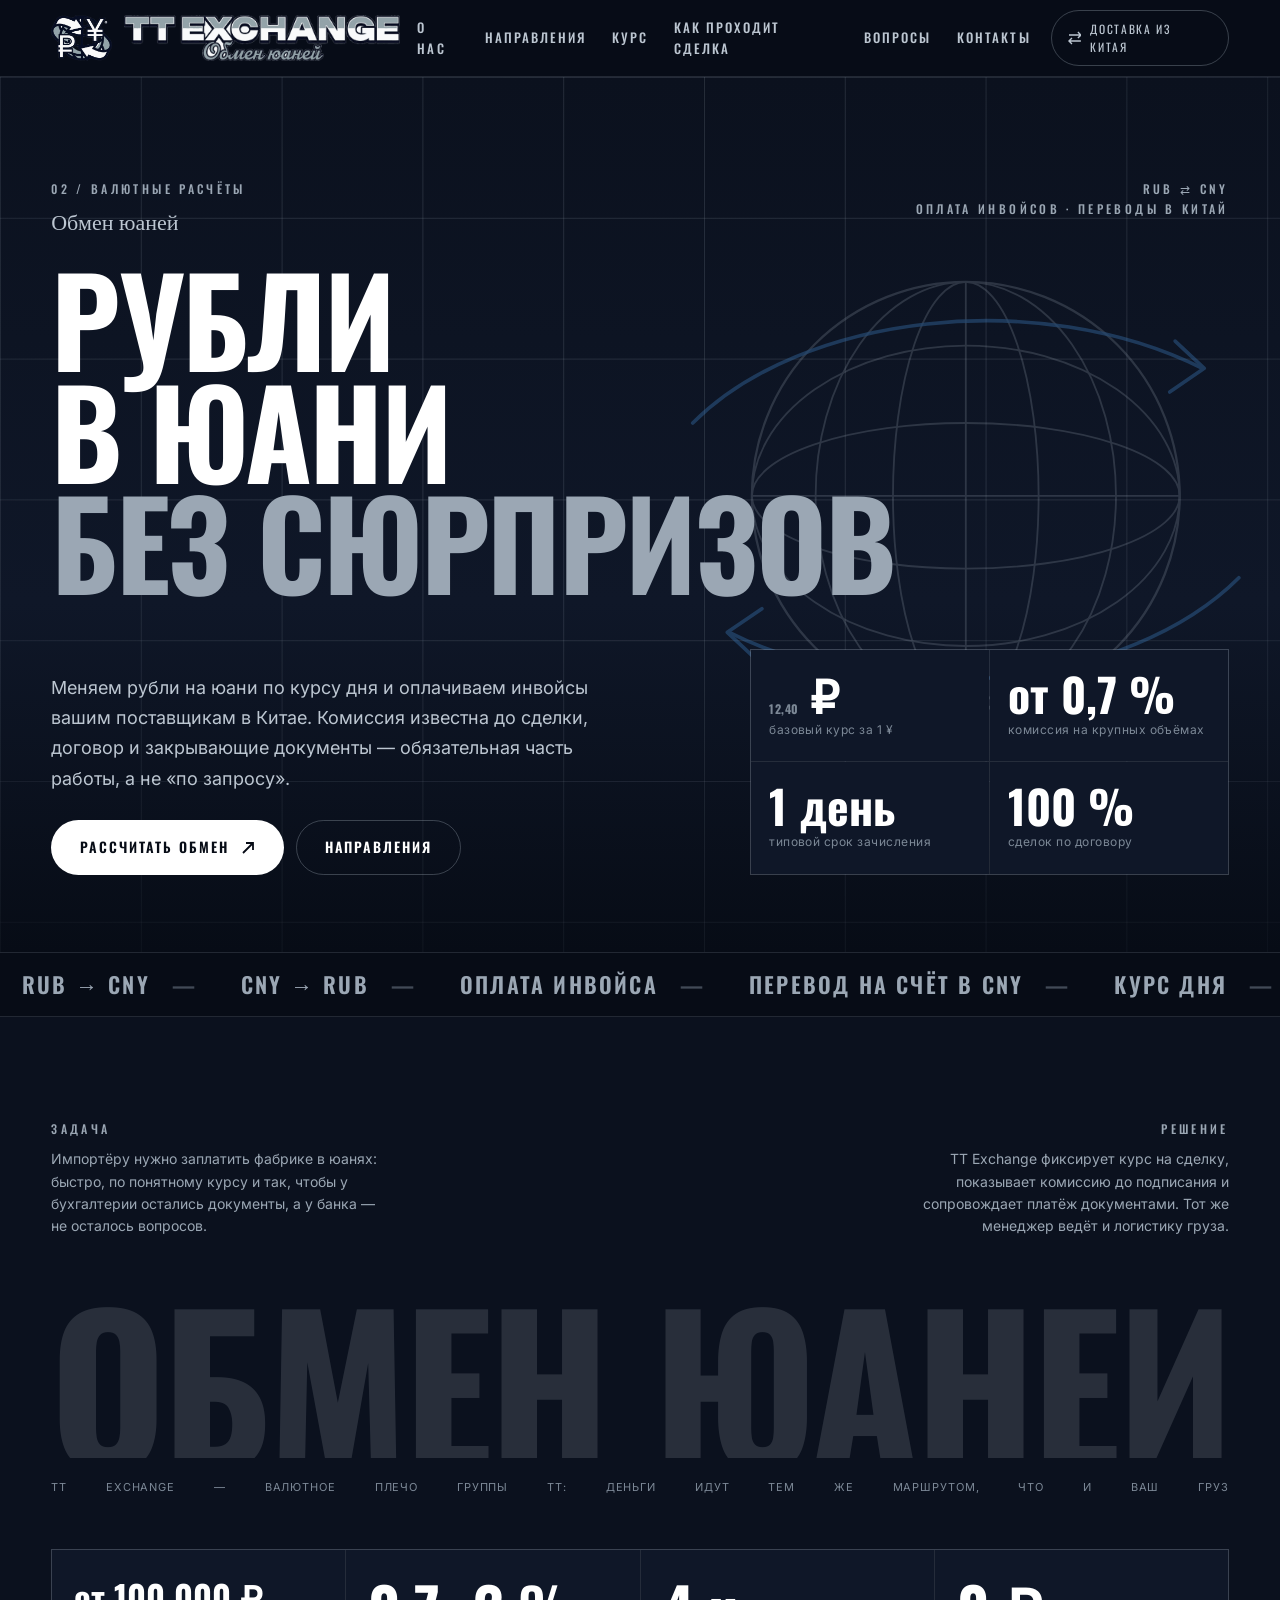
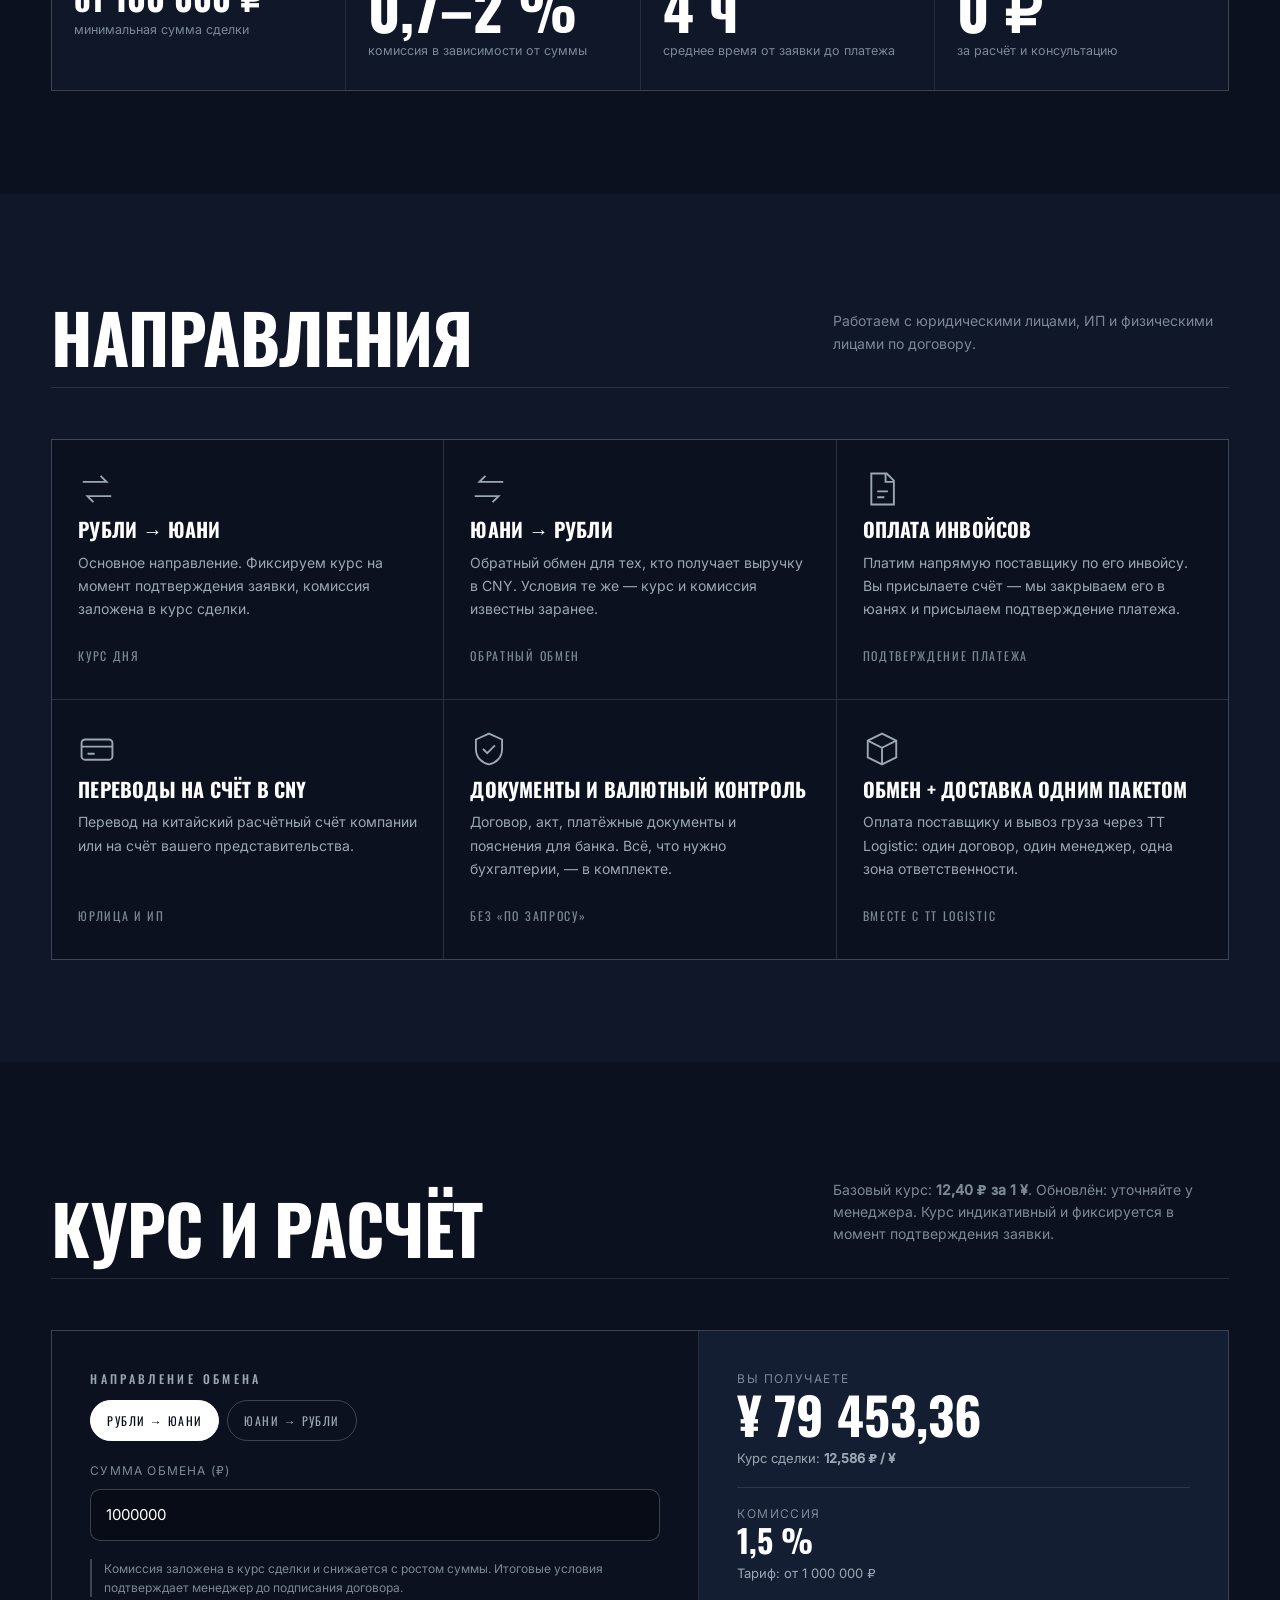
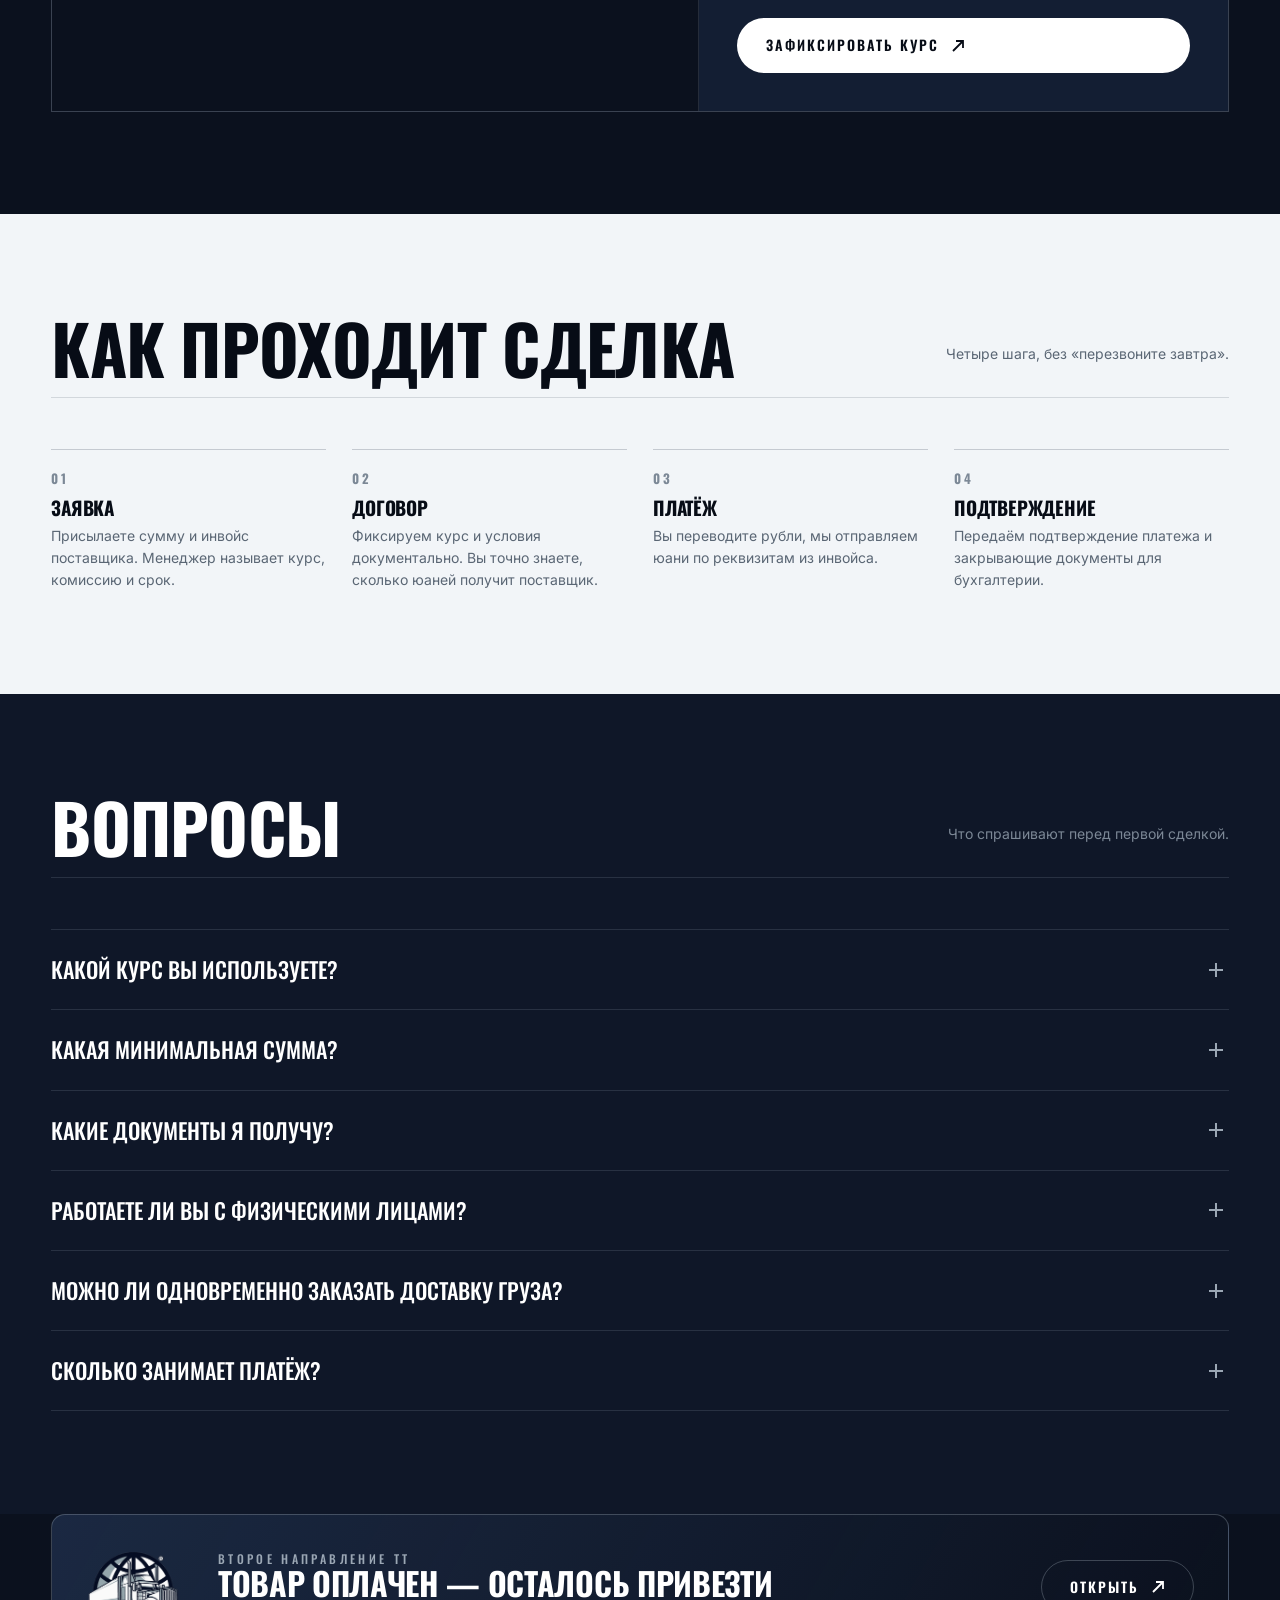
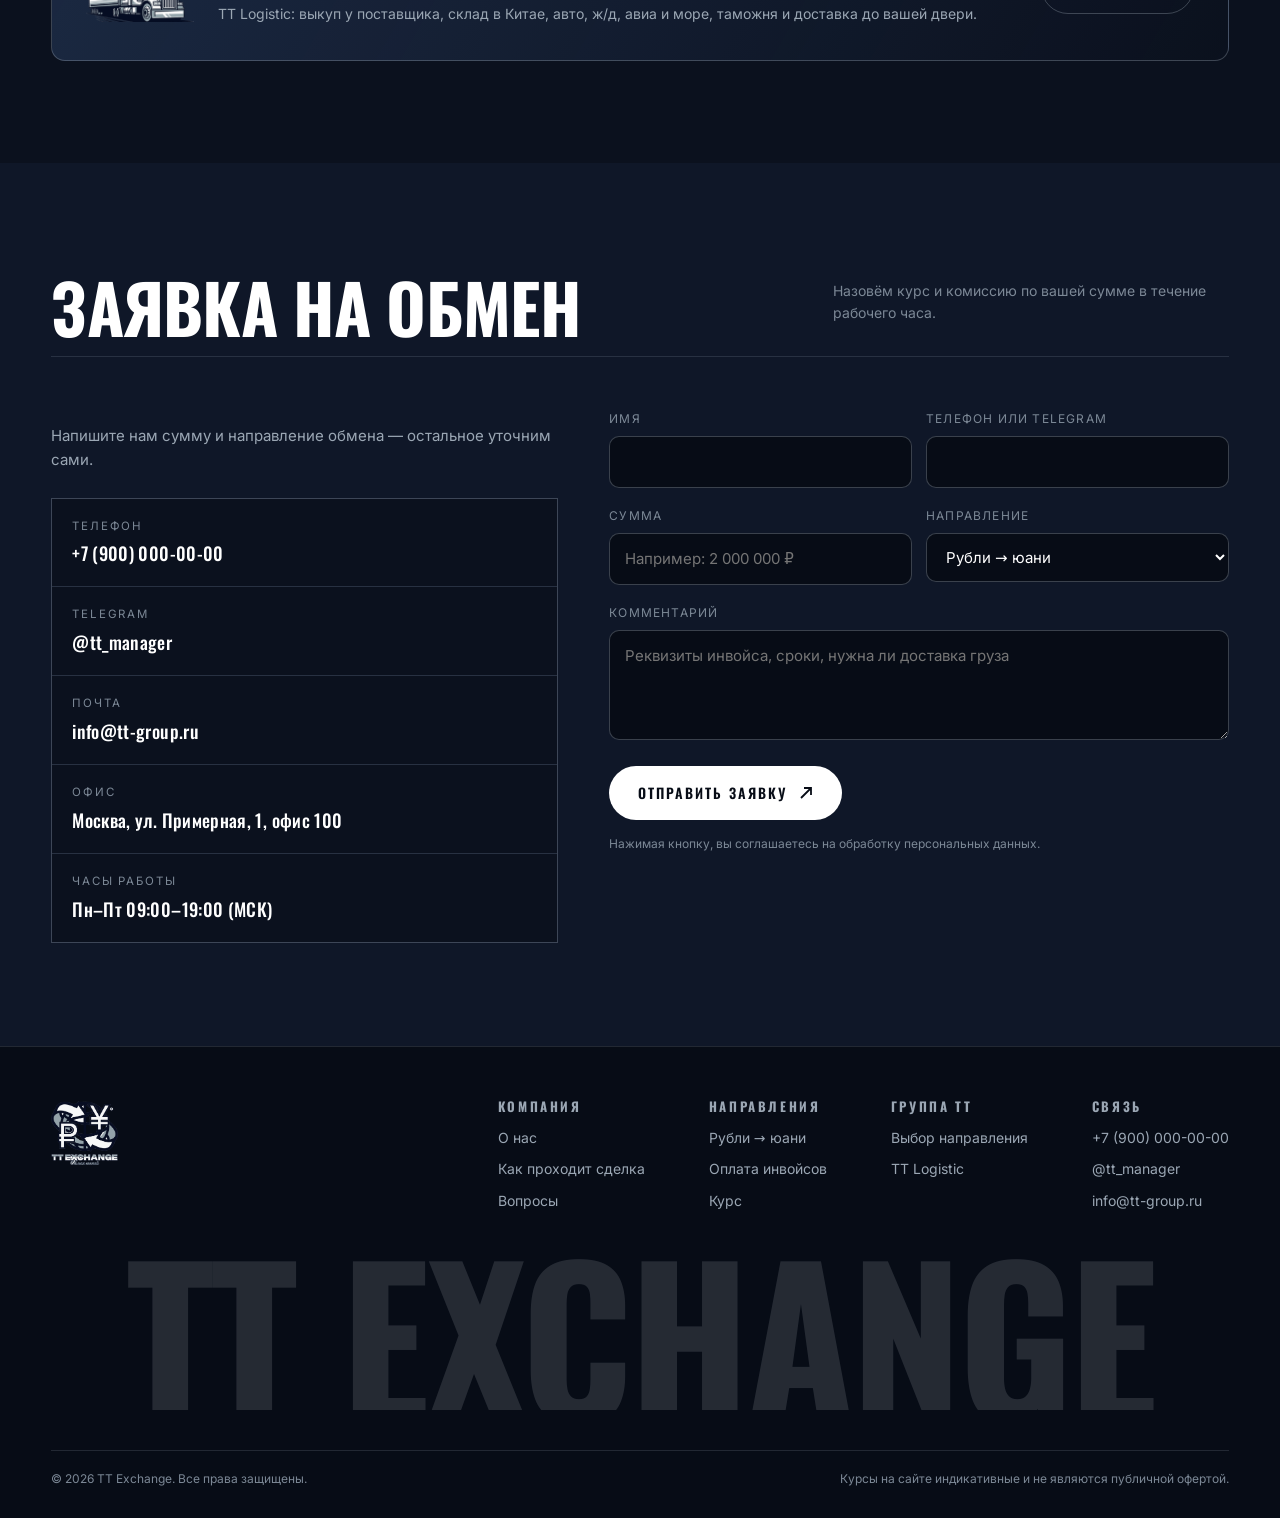
==== exchange.html @ 62e5915d "Сайт TT: портал с вращающимся глобусом, логистика и обмен юаней Три статические страницы без сборки " ====
<!doctype html>
<html lang="ru">
<head>
<meta charset="utf-8">
<meta name="viewport" content="width=device-width,initial-scale=1">
<title>TT Exchange — обмен рублей на юани и оплата инвойсов в Китай</title>
<meta name="description" content="TT Exchange: обмен рублей на юани по курсу дня, оплата инвойсов китайским поставщикам, переводы в CNY. Договор, прозрачная комиссия, документы для валютного контроля.">
<meta name="theme-color" content="#0B111E">
<link rel="icon" href="assets/img/favicon.svg" type="image/svg+xml">
<link rel="preload" as="font" type="font/woff2" href="assets/fonts/oswald-700-cyrillic.woff2" crossorigin>
<link rel="preload" as="font" type="font/woff2" href="assets/fonts/inter-400-cyrillic.woff2" crossorigin>
<link rel="stylesheet" href="assets/css/fonts.css">
<link rel="stylesheet" href="assets/css/base.css">
<link rel="stylesheet" href="assets/css/site.css">
</head>
<body>

<!-- ================= ШАПКА ================= -->
<header class="hdr">
  <div class="hdr__in">
    <a class="hdr__logo logo" href="index.html" aria-label="TT Exchange — на главную">
      <img class="logo__mark" src="assets/img/mark-exchange.png" alt="" width="460" height="350">
      <img class="logo__word" src="assets/img/word-exchange.png" alt="TT Exchange — обмен юаней" width="720" height="120">
    </a>
    <nav class="hdr__nav" aria-label="Основная навигация">
      <a href="#about">О нас</a>
      <a href="#services">Направления</a>
      <a href="#calc">Курс</a>
      <a href="#how">Как проходит сделка</a>
      <a href="#faq">Вопросы</a>
      <a href="#contact">Контакты</a>
    </nav>
    <div class="hdr__actions">
      <a class="hdr__switch" href="logistic.html">
        <svg width="14" height="14" viewBox="0 0 14 14" fill="none" aria-hidden="true"><path d="M1 4h12M10 1l3 3-3 3M13 10H1M4 7l-3 3 3 3" stroke="currentColor" stroke-width="1.4"/></svg>
        <span>Доставка из Китая</span>
      </a>
      <button class="hdr__burger" type="button" aria-label="Меню" aria-expanded="false"><span></span></button>
    </div>
  </div>
</header>

<main>

<!-- ================= ГЕРОЙ ================= -->
<section class="hero">
  <div class="grid-bg"></div>
  <div class="hero__art" aria-hidden="true">
    <svg viewBox="0 0 900 700" fill="none">
      <g opacity=".45">
        <circle cx="470" cy="330" r="235" stroke="#9BA7B4" stroke-width="2.5"/>
        <ellipse cx="470" cy="330" rx="235" ry="80" stroke="#9BA7B4" stroke-width="2"/>
        <ellipse cx="470" cy="330" rx="235" ry="165" stroke="#9BA7B4" stroke-width="2"/>
        <ellipse cx="470" cy="330" rx="80" ry="235" stroke="#9BA7B4" stroke-width="2"/>
        <ellipse cx="470" cy="330" rx="165" ry="235" stroke="#9BA7B4" stroke-width="2"/>
        <path d="M235 330h470M470 95v470" stroke="#9BA7B4" stroke-width="2"/>
      </g>
      <g opacity=".7" stroke="#3E7FC1" stroke-width="4" stroke-linecap="round" stroke-linejoin="round" fill="none">
        <path d="M170 250c120-120 380-150 560-60"/>
        <path d="M700 160l32 30-38 26"/>
        <path d="M770 420c-120 120-380 150-560 60"/>
        <path d="M240 510l-32-30 38-26"/>
      </g>
    </svg>
  </div>

  <div class="hero__in">
    <div class="hero__top">
      <div>
        <div class="eyebrow">02 / Валютные расчёты</div>
        <div class="script" style="font-size:22px;margin-top:6px">Обмен юаней</div>
      </div>
      <div class="eyebrow" style="text-align:right">RUB ⇄ CNY<br>Оплата инвойсов · переводы в Китай</div>
    </div>

    <h1 class="hero__title">Рубли<br>в юани<br><em>без сюрпризов</em></h1>

    <div class="hero__grid">
      <div>
        <p class="hero__lead">
          Меняем рубли на юани по курсу дня и оплачиваем инвойсы вашим поставщикам в Китае.
          Комиссия известна до сделки, договор и закрывающие документы — обязательная часть работы,
          а не «по запросу».
        </p>
        <div class="hero__cta">
          <a class="btn" href="#calc">Рассчитать обмен
            <svg class="btn__arrow" width="14" height="14" viewBox="0 0 14 14" fill="none" aria-hidden="true"><path d="M2 12 12 2M5 2h7v7" stroke="currentColor" stroke-width="1.8"/></svg>
          </a>
          <a class="btn btn--ghost" href="#services">Направления</a>
        </div>
      </div>
      <div class="hero__facts">
        <div class="hero__fact"><b><span data-fx-base>—</span> ₽</b><span>базовый курс за 1 ¥</span></div>
        <div class="hero__fact"><b>от 0,7 %</b><span>комиссия на крупных объёмах</span></div>
        <div class="hero__fact"><b>1 день</b><span>типовой срок зачисления</span></div>
        <div class="hero__fact"><b>100 %</b><span>сделок по договору</span></div>
      </div>
    </div>
  </div>
</section>

<div class="ticker" aria-hidden="true">
  <div class="ticker__track">
    <span>RUB → CNY</span><span>CNY → RUB</span><span>Оплата инвойса</span><span>Перевод на счёт в CNY</span><span>Курс дня</span><span>Договор</span><span>Валютный контроль</span>
    <span>RUB → CNY</span><span>CNY → RUB</span><span>Оплата инвойса</span><span>Перевод на счёт в CNY</span><span>Курс дня</span><span>Договор</span><span>Валютный контроль</span>
  </div>
</div>

<!-- ================= О КОМПАНИИ ================= -->
<section class="sec" id="about">
  <div class="shell">
    <div class="hero__top reveal">
      <div style="max-width:34ch">
        <div class="eyebrow">Задача</div>
        <p class="muted" style="font-size:14px;margin-top:10px">
          Импортёру нужно заплатить фабрике в юанях: быстро, по понятному курсу
          и так, чтобы у бухгалтерии остались документы, а у банка — не осталось вопросов.
        </p>
      </div>
      <div style="max-width:34ch;text-align:right">
        <div class="eyebrow">Решение</div>
        <p class="muted" style="font-size:14px;margin-top:10px">
          TT Exchange фиксирует курс на сделку, показывает комиссию до подписания
          и сопровождает платёж документами. Тот же менеджер ведёт и логистику груза.
        </p>
      </div>
    </div>

    <div style="display:flex;justify-content:center;margin:clamp(24px,4vw,52px) 0 18px;overflow:hidden">
      <span class="mega">ОБМЕН ЮАНЕЙ</span>
    </div>

    <p class="justified reveal">
      TT Exchange — валютное плечо группы TT: деньги идут тем же маршрутом, что и ваш груз
    </p>

    <div class="stats reveal" style="margin-top:clamp(28px,4vw,54px)">
      <div class="stat stat--sm"><b>от 100 000 ₽</b><span>минимальная сумма сделки</span></div>
      <div class="stat"><b>0,7–2 %</b><span>комиссия в зависимости от суммы</span></div>
      <div class="stat"><b>4 ч</b><span>среднее время от заявки до платежа</span></div>
      <div class="stat"><b>0 ₽</b><span>за расчёт и консультацию</span></div>
    </div>
  </div>
</section>

<!-- ================= НАПРАВЛЕНИЯ ================= -->
<section class="sec sec--alt" id="services">
  <div class="shell">
    <div class="sec__head reveal">
      <h2 class="sec__title">Направления</h2>
      <p class="sec__note">Работаем с юридическими лицами, ИП и физическими лицами по договору.</p>
    </div>

    <div class="cards reveal">
      <article class="card">
        <svg class="card__i" viewBox="0 0 32 32" fill="none" stroke="currentColor" stroke-width="1.6"><path d="M4 10h20l-5-5M28 22H8l5 5"/></svg>
        <h3>Рубли → юани</h3>
        <p>Основное направление. Фиксируем курс на момент подтверждения заявки, комиссия заложена в курс сделки.</p>
        <div class="card__meta">Курс дня</div>
      </article>
      <article class="card">
        <svg class="card__i" viewBox="0 0 32 32" fill="none" stroke="currentColor" stroke-width="1.6"><path d="M28 10H8l5-5M4 22h20l-5 5"/></svg>
        <h3>Юани → рубли</h3>
        <p>Обратный обмен для тех, кто получает выручку в CNY. Условия те же — курс и комиссия известны заранее.</p>
        <div class="card__meta">Обратный обмен</div>
      </article>
      <article class="card">
        <svg class="card__i" viewBox="0 0 32 32" fill="none" stroke="currentColor" stroke-width="1.6"><path d="M7 3h13l6 6v20H7z"/><path d="M19 3v7h7M12 18h9M12 23h6"/></svg>
        <h3>Оплата инвойсов</h3>
        <p>Платим напрямую поставщику по его инвойсу. Вы присылаете счёт — мы закрываем его в юанях и присылаем подтверждение платежа.</p>
        <div class="card__meta">Подтверждение платежа</div>
      </article>
      <article class="card">
        <svg class="card__i" viewBox="0 0 32 32" fill="none" stroke="currentColor" stroke-width="1.6"><rect x="3" y="8" width="26" height="17" rx="3"/><path d="M3 14h26M8 20h6"/></svg>
        <h3>Переводы на счёт в CNY</h3>
        <p>Перевод на китайский расчётный счёт компании или на счёт вашего представительства.</p>
        <div class="card__meta">Юрлица и ИП</div>
      </article>
      <article class="card">
        <svg class="card__i" viewBox="0 0 32 32" fill="none" stroke="currentColor" stroke-width="1.6"><path d="M16 3l11 5v8c0 7-4.6 11.6-11 13-6.4-1.4-11-6-11-13V8z"/><path d="M11 16l3.5 3.5L21 13"/></svg>
        <h3>Документы и валютный контроль</h3>
        <p>Договор, акт, платёжные документы и пояснения для банка. Всё, что нужно бухгалтерии, — в комплекте.</p>
        <div class="card__meta">Без «по запросу»</div>
      </article>
      <article class="card">
        <svg class="card__i" viewBox="0 0 32 32" fill="none" stroke="currentColor" stroke-width="1.6"><path d="M16 3 4 9v14l12 6 12-6V9z"/><path d="M16 15v14M4 9l12 6 12-6"/></svg>
        <h3>Обмен + доставка одним пакетом</h3>
        <p>Оплата поставщику и вывоз груза через TT Logistic: один договор, один менеджер, одна зона ответственности.</p>
        <div class="card__meta">Вместе с TT Logistic</div>
      </article>
    </div>
  </div>
</section>

<!-- ================= КАЛЬКУЛЯТОР ================= -->
<section class="sec" id="calc">
  <div class="shell">
    <div class="sec__head reveal">
      <h2 class="sec__title">Курс и расчёт</h2>
      <p class="sec__note">
        Базовый курс: <b><span data-fx-base>—</span> ₽ за 1 ¥</b>. Обновлён: <span data-fx-updated>—</span>.
        Курс индикативный и фиксируется в момент подтверждения заявки.
      </p>
    </div>

    <form class="calc reveal" id="calc-fx">
      <div class="calc__form">
        <div class="eyebrow" style="margin-bottom:12px">Направление обмена</div>
        <div class="seg">
          <input type="radio" name="dir" id="d1" value="rub2cny" checked><label for="d1">Рубли → юани</label>
          <input type="radio" name="dir" id="d2" value="cny2rub"><label for="d2">Юани → рубли</label>
        </div>

        <label class="field"><span>Сумма обмена (<span class="amount-unit">₽</span>)</span>
          <input type="number" name="amount" min="0" step="1000" value="1000000" inputmode="decimal">
        </label>

        <div class="disclaimer" style="margin-top:6px">
          Комиссия заложена в курс сделки и снижается с ростом суммы.
          Итоговые условия подтверждает менеджер до подписания договора.
        </div>
      </div>

      <div class="calc__out">
        <div>
          <div class="result">
            <div class="result__label">Вы получаете</div>
            <div class="result__value" id="fx-get">—</div>
            <div class="result__sub">Курс сделки: <b id="fx-rate">—</b></div>
          </div>
          <div class="result" style="margin-top:18px">
            <div class="result__label">Комиссия</div>
            <div class="result__value" style="font-size:clamp(22px,2.6vw,32px)" id="fx-fee">—</div>
            <div class="result__sub">Тариф: <span id="fx-tier">—</span></div>
          </div>
          <p class="result__sub" id="fx-warn" style="color:#D8B36A"></p>
        </div>
        <a class="btn" href="#contact">Зафиксировать курс
          <svg class="btn__arrow" width="14" height="14" viewBox="0 0 14 14" fill="none" aria-hidden="true"><path d="M2 12 12 2M5 2h7v7" stroke="currentColor" stroke-width="1.8"/></svg>
        </a>
      </div>
    </form>
  </div>
</section>

<!-- ================= КАК ПРОХОДИТ СДЕЛКА ================= -->
<section class="sec sec--paper" id="how">
  <div class="shell">
    <div class="sec__head reveal">
      <h2 class="sec__title">Как проходит сделка</h2>
      <p class="sec__note">Четыре шага, без «перезвоните завтра».</p>
    </div>
    <div class="steps reveal">
      <div class="step"><b>01</b><h3>Заявка</h3><p>Присылаете сумму и инвойс поставщика. Менеджер называет курс, комиссию и срок.</p></div>
      <div class="step"><b>02</b><h3>Договор</h3><p>Фиксируем курс и условия документально. Вы точно знаете, сколько юаней получит поставщик.</p></div>
      <div class="step"><b>03</b><h3>Платёж</h3><p>Вы переводите рубли, мы отправляем юани по реквизитам из инвойса.</p></div>
      <div class="step"><b>04</b><h3>Подтверждение</h3><p>Передаём подтверждение платежа и закрывающие документы для бухгалтерии.</p></div>
    </div>
  </div>
</section>

<!-- ================= FAQ ================= -->
<section class="sec sec--alt" id="faq">
  <div class="shell">
    <div class="sec__head reveal">
      <h2 class="sec__title">Вопросы</h2>
      <p class="sec__note">Что спрашивают перед первой сделкой.</p>
    </div>
    <div class="faq reveal">
      <details><summary>Какой курс вы используете?</summary><p>За основу берётся рыночный курс юаня на момент обращения. К нему добавляется комиссия, размер которой зависит от суммы сделки. Итоговый курс называется до подписания договора и не меняется задним числом.</p></details>
      <details><summary>Какая минимальная сумма?</summary><p>Стандартный минимум — 100 000 ₽. Меньшие суммы рассматриваем индивидуально, но условия по ним хуже: фиксированные издержки на сделку не зависят от объёма.</p></details>
      <details><summary>Какие документы я получу?</summary><p>Договор, платёжные документы и подтверждение перевода поставщику. Для юридических лиц дополнительно готовим пакет пояснений для банка в рамках валютного контроля.</p></details>
      <details><summary>Работаете ли вы с физическими лицами?</summary><p>Да, но с обязательной идентификацией и по договору. Анонимных операций мы не проводим.</p></details>
      <details><summary>Можно ли одновременно заказать доставку груза?</summary><p>Да. TT Logistic и TT Exchange — одна группа: мы оплачиваем инвойс, забираем товар у поставщика и везём его до вашего склада. Это один менеджер и один комплект документов.</p></details>
      <details><summary>Сколько занимает платёж?</summary><p>Типовой срок — один рабочий день с момента поступления рублей. По части направлений платёж уходит в день обращения.</p></details>
    </div>
  </div>
</section>

<!-- ================= ПЕРЕХОД НА ЛОГИСТИКУ ================= -->
<section class="sec" style="padding-top:0">
  <div class="shell">
    <a class="crosslink reveal" href="logistic.html">
      <img src="assets/img/mark-logistic.png" alt="" width="460" height="299">
      <div>
        <div class="eyebrow">Второе направление TT</div>
        <h3>Товар оплачен — осталось привезти</h3>
        <p>TT Logistic: выкуп у поставщика, склад в Китае, авто, ж/д, авиа и море, таможня и доставка до вашей двери.</p>
      </div>
      <span class="btn btn--ghost">Открыть
        <svg class="btn__arrow" width="14" height="14" viewBox="0 0 14 14" fill="none" aria-hidden="true"><path d="M2 12 12 2M5 2h7v7" stroke="currentColor" stroke-width="1.8"/></svg>
      </span>
    </a>
  </div>
</section>

<!-- ================= КОНТАКТЫ ================= -->
<section class="sec sec--alt" id="contact">
  <div class="shell">
    <div class="sec__head reveal">
      <h2 class="sec__title">Заявка на обмен</h2>
      <p class="sec__note">Назовём курс и комиссию по вашей сумме в течение рабочего часа.</p>
    </div>

    <div class="contact reveal">
      <div>
        <p class="muted" style="font-size:15px">Напишите нам сумму и направление обмена — остальное уточним сами.</p>
        <div class="contact__list">
          <div class="contact__item"><span>Телефон</span><a data-href="phoneHref" data-c="phone" href="#">—</a></div>
          <div class="contact__item"><span>Telegram</span><a data-href="telegram" data-c="telegramLabel" href="#" target="_blank" rel="noopener">—</a></div>
          <div class="contact__item"><span>Почта</span><a data-c="email" href="#" id="mail-link">—</a></div>
          <div class="contact__item"><span>Офис</span><b data-c="addressRu">—</b></div>
          <div class="contact__item"><span>Часы работы</span><b data-c="hours">—</b></div>
        </div>
      </div>

      <form data-lead="exchange">
        <div class="field-row">
          <label class="field"><span>Имя</span><input type="text" name="Имя" required autocomplete="name"></label>
          <label class="field"><span>Телефон или Telegram</span><input type="text" name="Контакт" required></label>
        </div>
        <div class="field-row">
          <label class="field"><span>Сумма</span><input type="text" name="Сумма" placeholder="Например: 2 000 000 ₽"></label>
          <label class="field"><span>Направление</span>
            <select name="Направление">
              <option>Рубли → юани</option>
              <option>Юани → рубли</option>
              <option>Оплата инвойса поставщику</option>
            </select>
          </label>
        </div>
        <label class="field"><span>Комментарий</span><textarea name="Комментарий" placeholder="Реквизиты инвойса, сроки, нужна ли доставка груза"></textarea></label>
        <button class="btn" type="submit">Отправить заявку
          <svg class="btn__arrow" width="14" height="14" viewBox="0 0 14 14" fill="none" aria-hidden="true"><path d="M2 12 12 2M5 2h7v7" stroke="currentColor" stroke-width="1.8"/></svg>
        </button>
        <p class="form-note">Нажимая кнопку, вы соглашаетесь на обработку персональных данных.</p>
        <p class="form-status" role="status"></p>
      </form>
    </div>
  </div>
</section>

</main>

<!-- ================= ПОДВАЛ ================= -->
<footer class="ftr">
  <div class="ftr__in">
    <div class="ftr__top">
      <a class="ftr__logo" href="index.html"><img src="assets/img/logo-exchange.png" alt="TT Exchange" width="820" height="789"></a>
      <div class="ftr__cols">
        <div class="ftr__col">
          <h4>Компания</h4>
          <a href="#about">О нас</a><a href="#how">Как проходит сделка</a><a href="#faq">Вопросы</a>
        </div>
        <div class="ftr__col">
          <h4>Направления</h4>
          <a href="#services">Рубли → юани</a><a href="#services">Оплата инвойсов</a><a href="#calc">Курс</a>
        </div>
        <div class="ftr__col">
          <h4>Группа TT</h4>
          <a href="index.html">Выбор направления</a><a href="logistic.html">TT Logistic</a>
        </div>
        <div class="ftr__col">
          <h4>Связь</h4>
          <a data-href="phoneHref" data-c="phone" href="#">—</a>
          <a data-href="telegram" data-c="telegramLabel" href="#" target="_blank" rel="noopener">—</a>
          <a data-c="email" href="#">—</a>
        </div>
      </div>
    </div>
    <div class="ftr__mega"><span class="mega">TT EXCHANGE</span></div>
    <div class="ftr__bottom">
      <span>© <span data-year></span> TT Exchange. Все права защищены.</span>
      <span>Курсы на сайте индикативные и не являются публичной офертой.</span>
    </div>
  </div>
</footer>

<script src="assets/js/config.js"></script>
<script src="assets/js/site.js"></script>
<script src="assets/js/calc-exchange.js"></script>
<script>
  var ml = document.getElementById('mail-link');
  if (ml && window.TT.contacts.email) ml.href = 'mailto:' + window.TT.contacts.email;
</script>
</body>
</html>
---- assets/css/fonts.css ----
/* Локальные шрифты — без внешних CDN.
   Oswald — заголовки (шрифт близок к начертанию логотипов),
   Pacifico — рукописные подписи «Обмен юаней» / «Доставка из Китая»,
   Inter — основной текст. Кириллица + латиница. */
@font-face {
  font-family: 'Inter';
  font-style: normal;
  font-weight: 400;
  font-display: swap;
  src: url(../fonts/inter-400-cyrillic.woff2) format('woff2');
  unicode-range: U+0301, U+0400-045F, U+0490-0491, U+04B0-04B1, U+2116;
}
@font-face {
  font-family: 'Inter';
  font-style: normal;
  font-weight: 400;
  font-display: swap;
  src: url(../fonts/inter-400-latin.woff2) format('woff2');
  unicode-range: U+0000-00FF, U+0131, U+0152-0153, U+02BB-02BC, U+02C6, U+02DA, U+02DC, U+0304, U+0308, U+0329, U+2000-206F, U+20AC, U+2122, U+2191, U+2193, U+2212, U+2215, U+FEFF, U+FFFD;
}
@font-face {
  font-family: 'Inter';
  font-style: normal;
  font-weight: 500;
  font-display: swap;
  src: url(../fonts/inter-500-cyrillic.woff2) format('woff2');
  unicode-range: U+0301, U+0400-045F, U+0490-0491, U+04B0-04B1, U+2116;
}
@font-face {
  font-family: 'Inter';
  font-style: normal;
  font-weight: 500;
  font-display: swap;
  src: url(../fonts/inter-500-latin.woff2) format('woff2');
  unicode-range: U+0000-00FF, U+0131, U+0152-0153, U+02BB-02BC, U+02C6, U+02DA, U+02DC, U+0304, U+0308, U+0329, U+2000-206F, U+20AC, U+2122, U+2191, U+2193, U+2212, U+2215, U+FEFF, U+FFFD;
}
@font-face {
  font-family: 'Oswald';
  font-style: normal;
  font-weight: 400;
  font-display: swap;
  src: url(../fonts/oswald-400-cyrillic.woff2) format('woff2');
  unicode-range: U+0301, U+0400-045F, U+0490-0491, U+04B0-04B1, U+2116;
}
@font-face {
  font-family: 'Oswald';
  font-style: normal;
  font-weight: 400;
  font-display: swap;
  src: url(../fonts/oswald-400-latin.woff2) format('woff2');
  unicode-range: U+0000-00FF, U+0131, U+0152-0153, U+02BB-02BC, U+02C6, U+02DA, U+02DC, U+0304, U+0308, U+0329, U+2000-206F, U+20AC, U+2122, U+2191, U+2193, U+2212, U+2215, U+FEFF, U+FFFD;
}
@font-face {
  font-family: 'Oswald';
  font-style: normal;
  font-weight: 500;
  font-display: swap;
  src: url(../fonts/oswald-500-cyrillic.woff2) format('woff2');
  unicode-range: U+0301, U+0400-045F, U+0490-0491, U+04B0-04B1, U+2116;
}
@font-face {
  font-family: 'Oswald';
  font-style: normal;
  font-weight: 500;
  font-display: swap;
  src: url(../fonts/oswald-500-latin.woff2) format('woff2');
  unicode-range: U+0000-00FF, U+0131, U+0152-0153, U+02BB-02BC, U+02C6, U+02DA, U+02DC, U+0304, U+0308, U+0329, U+2000-206F, U+20AC, U+2122, U+2191, U+2193, U+2212, U+2215, U+FEFF, U+FFFD;
}
@font-face {
  font-family: 'Oswald';
  font-style: normal;
  font-weight: 600;
  font-display: swap;
  src: url(../fonts/oswald-600-cyrillic.woff2) format('woff2');
  unicode-range: U+0301, U+0400-045F, U+0490-0491, U+04B0-04B1, U+2116;
}
@font-face {
  font-family: 'Oswald';
  font-style: normal;
  font-weight: 600;
  font-display: swap;
  src: url(../fonts/oswald-600-latin.woff2) format('woff2');
  unicode-range: U+0000-00FF, U+0131, U+0152-0153, U+02BB-02BC, U+02C6, U+02DA, U+02DC, U+0304, U+0308, U+0329, U+2000-206F, U+20AC, U+2122, U+2191, U+2193, U+2212, U+2215, U+FEFF, U+FFFD;
}
@font-face {
  font-family: 'Oswald';
  font-style: normal;
  font-weight: 700;
  font-display: swap;
  src: url(../fonts/oswald-700-cyrillic.woff2) format('woff2');
  unicode-range: U+0301, U+0400-045F, U+0490-0491, U+04B0-04B1, U+2116;
}
@font-face {
  font-family: 'Oswald';
  font-style: normal;
  font-weight: 700;
  font-display: swap;
  src: url(../fonts/oswald-700-latin.woff2) format('woff2');
  unicode-range: U+0000-00FF, U+0131, U+0152-0153, U+02BB-02BC, U+02C6, U+02DA, U+02DC, U+0304, U+0308, U+0329, U+2000-206F, U+20AC, U+2122, U+2191, U+2193, U+2212, U+2215, U+FEFF, U+FFFD;
}
@font-face {
  font-family: 'Pacifico';
  font-style: normal;
  font-weight: 400;
  font-display: swap;
  src: url(../fonts/pacifico-400-cyrillic.woff2) format('woff2');
  unicode-range: U+0301, U+0400-045F, U+0490-0491, U+04B0-04B1, U+2116;
}
@font-face {
  font-family: 'Pacifico';
  font-style: normal;
  font-weight: 400;
  font-display: swap;
  src: url(../fonts/pacifico-400-latin.woff2) format('woff2');
  unicode-range: U+0000-00FF, U+0131, U+0152-0153, U+02BB-02BC, U+02C6, U+02DA, U+02DC, U+0304, U+0308, U+0329, U+2000-206F, U+20AC, U+2122, U+2191, U+2193, U+2212, U+2215, U+FEFF, U+FFFD;
}
---- assets/css/base.css ----
/* ============================================================
   TT — общая дизайн-система
   Палитра и типографика взяты с логотипов TT EXCHANGE / TT LOGISTIC
   ============================================================ */

:root{
  /* Цвета логотипов */
  --navy-950:#070C16;
  --navy-900:#0B111E;
  --navy-850:#0F1728;
  --navy-800:#131E33;
  --navy-700:#1B2A45;
  --navy-600:#26395A;

  --steel-400:#9BA7B4;   /* серый с логотипа */
  --steel-500:#7C8896;
  --steel-300:#BCC6D1;
  --steel-200:#DCE3EA;

  --paper:#F2F5F8;
  --white:#FFFFFF;

  --glow:#3E7FC1;        /* холодный блик для глобуса и маркеров */

  --line:rgba(155,167,180,.18);
  --line-strong:rgba(155,167,180,.34);

  /* Типографика */
  --display:'Oswald',"Arial Narrow",Impact,sans-serif;
  --script:'Pacifico',"Segoe Script",cursive;
  --text:'Inter',system-ui,-apple-system,"Segoe UI",Roboto,sans-serif;

  --shell:min(1320px,92vw);
  --r:14px;
  --ease:cubic-bezier(.22,.61,.36,1);
}

*,*::before,*::after{box-sizing:border-box}

html{-webkit-text-size-adjust:100%;scroll-behavior:smooth}
@media (prefers-reduced-motion:reduce){html{scroll-behavior:auto}}

body{
  margin:0;
  background:var(--navy-900);
  color:var(--steel-200);
  font-family:var(--text);
  font-size:16px;
  line-height:1.6;
  -webkit-font-smoothing:antialiased;
  overflow-x:hidden;
}

img,svg{display:block;max-width:100%}
a{color:inherit;text-decoration:none}
button,input,select,textarea{font:inherit;color:inherit}

::selection{background:var(--steel-400);color:var(--navy-950)}

h1,h2,h3,h4{
  font-family:var(--display);
  font-weight:700;
  text-transform:uppercase;
  line-height:.92;
  letter-spacing:-.01em;
  margin:0;
  color:var(--white);
}

.shell{width:var(--shell);margin-inline:auto}

/* --- утилиты -------------------------------------------------- */
.eyebrow{
  font-family:var(--display);
  font-weight:500;
  font-size:12px;
  letter-spacing:.28em;
  text-transform:uppercase;
  color:var(--steel-400);
}
.script{
  font-family:var(--script);
  text-transform:none;
  letter-spacing:0;
  color:var(--steel-300);
}
.muted{color:var(--steel-400)}
.mono-num{font-variant-numeric:tabular-nums}

/* Растянутая по ширине строка — приём с референса */
.justified{
  text-align:justify;
  text-align-last:justify;
  font-size:11px;
  letter-spacing:.08em;
  text-transform:uppercase;
  color:var(--steel-500);
  line-height:2;
}

/* Гигантский «просвечивающий» заголовок */
.mega{
  font-family:var(--display);
  font-weight:700;
  text-transform:uppercase;
  line-height:.78;
  letter-spacing:-.02em;
  font-size:clamp(56px,15.5vw,236px);
  color:rgba(220,227,234,.14);
  white-space:nowrap;
  user-select:none;
  pointer-events:none;
}

/* Сетка фона как на референсе */
.grid-bg{
  position:absolute;inset:0;
  background-image:
    linear-gradient(to right,var(--line) 1px,transparent 1px),
    linear-gradient(to bottom,var(--line) 1px,transparent 1px);
  background-size:clamp(80px,11vw,164px) clamp(80px,11vw,164px);
  -webkit-mask-image:radial-gradient(120% 100% at 50% 30%,#000 30%,transparent 100%);
          mask-image:radial-gradient(120% 100% at 50% 30%,#000 30%,transparent 100%);
  pointer-events:none;
}

/* --- кнопки --------------------------------------------------- */
.btn{
  --bg:var(--white); --fg:var(--navy-950);
  display:inline-flex;align-items:center;gap:12px;
  padding:15px 28px;
  background:var(--bg);color:var(--fg);
  border:1px solid transparent;border-radius:999px;
  font-family:var(--display);font-weight:600;font-size:14px;
  letter-spacing:.14em;text-transform:uppercase;
  cursor:pointer;
  transition:transform .25s var(--ease),background .25s,color .25s,border-color .25s;
}
.btn:hover{transform:translateY(-2px)}
.btn:active{transform:translateY(0)}
.btn--ghost{--bg:transparent;--fg:var(--white);border-color:var(--line-strong)}
.btn--ghost:hover{border-color:var(--steel-300);background:rgba(220,227,234,.06)}
.btn__arrow{transition:transform .25s var(--ease)}
.btn:hover .btn__arrow{transform:translate(3px,-3px)}

:where(a,button,summary,input,select,textarea):focus-visible{
  outline:2px solid var(--glow);
  outline-offset:3px;
  border-radius:4px;
}

/* --- появление при скролле ------------------------------------ */
.reveal{opacity:0;transform:translateY(26px);transition:opacity .7s var(--ease),transform .7s var(--ease)}
.reveal.is-in{opacity:1;transform:none}
@media (prefers-reduced-motion:reduce){
  .reveal{opacity:1;transform:none;transition:none}
}

/* --- Логотип (знак + надпись из оригинального лого) ------------- */
.logo{display:inline-flex;align-items:center;gap:14px}
.logo__mark{height:var(--logo-mark,46px);width:auto}
.logo__word{height:var(--logo-word,22px);width:auto}
.logo--stack{flex-direction:column;align-items:flex-start;gap:10px}
.logo--lockup img{height:var(--logo-lockup,120px);width:auto}
---- assets/css/site.css ----
/* ============================================================
   Общий каркас внутренних сайтов (TT LOGISTIC / TT EXCHANGE)
   ============================================================ */

/* --- Шапка ---------------------------------------------------- */
.hdr{
  position:sticky;top:0;z-index:40;
  background:rgba(7,12,22,.78);
  -webkit-backdrop-filter:blur(14px);backdrop-filter:blur(14px);
  border-bottom:1px solid var(--line);
}
.hdr__in{
  width:var(--shell);margin-inline:auto;
  display:flex;align-items:center;justify-content:space-between;gap:20px;
  height:76px;
}
.hdr__logo{display:flex;align-items:center;gap:12px}
.hdr__logo img{height:46px;width:auto}
.hdr__nav{display:flex;align-items:center;gap:clamp(14px,2vw,30px)}
.hdr__nav a{
  font-family:var(--display);font-weight:500;font-size:13px;
  letter-spacing:.16em;text-transform:uppercase;color:var(--steel-300);
  padding:6px 0;border-bottom:1px solid transparent;
  transition:color .25s,border-color .25s;
}
.hdr__nav a:hover{color:var(--white);border-color:var(--white)}
.hdr__actions{display:flex;align-items:center;gap:12px}
.hdr__switch{
  display:inline-flex;align-items:center;gap:9px;
  padding:9px 16px;border:1px solid var(--line-strong);border-radius:999px;
  font-family:var(--display);font-size:11.5px;letter-spacing:.14em;text-transform:uppercase;
  color:var(--steel-300);transition:border-color .25s,color .25s,background .25s;
}
.hdr__switch:hover{color:var(--white);border-color:var(--steel-400);background:rgba(220,227,234,.06)}
.hdr__burger{
  display:none;width:44px;height:44px;
  align-items:center;justify-content:center;
  background:none;border:1px solid var(--line-strong);border-radius:10px;cursor:pointer;
}
.hdr__burger span{display:block;width:20px;height:2px;background:var(--white);position:relative}
.hdr__burger span::before,.hdr__burger span::after{
  content:"";position:absolute;left:0;width:20px;height:2px;background:var(--white);
  transition:transform .3s var(--ease),opacity .2s;
}
.hdr__burger span::before{top:-6px}
.hdr__burger span::after{top:6px}
body.nav-open .hdr__burger span{background:transparent}
body.nav-open .hdr__burger span::before{transform:translateY(6px) rotate(45deg)}
body.nav-open .hdr__burger span::after{transform:translateY(-6px) rotate(-45deg)}

@media (max-width:900px){
  .hdr__burger{display:flex}
  .hdr__nav{
    position:fixed;inset:76px 0 auto;
    flex-direction:column;align-items:flex-start;gap:0;
    background:var(--navy-950);border-bottom:1px solid var(--line);
    padding:8px var(--pad,5vw) 22px;
    transform:translateY(-120%);transition:transform .4s var(--ease);
  }
  .hdr__nav a{width:100%;padding:15px 0;border-bottom:1px solid var(--line);font-size:15px}
  body.nav-open .hdr__nav{transform:none}
  .hdr__switch span{display:none}
}

/* --- Герой ---------------------------------------------------- */
.hero{
  position:relative;overflow:hidden;
  padding:clamp(48px,8vw,104px) 0 clamp(40px,6vw,80px);
  background:linear-gradient(180deg,var(--navy-900) 0%,var(--navy-850) 60%,var(--navy-950) 100%);
}
.hero__in{position:relative;z-index:2;width:var(--shell);margin-inline:auto}
.hero__top{display:flex;justify-content:space-between;align-items:flex-start;gap:30px;flex-wrap:wrap}
.hero__title{
  font-size:clamp(46px,9.5vw,132px);
  letter-spacing:-.02em;margin:22px 0 0;
}
.hero__title em{font-style:normal;color:var(--steel-400)}
.hero__grid{
  display:grid;grid-template-columns:1.15fr .85fr;gap:clamp(24px,4vw,64px);
  align-items:end;margin-top:clamp(24px,4vw,54px);
}
.hero__lead{font-size:clamp(15px,1.4vw,18px);line-height:1.7;color:var(--steel-300);margin:0 0 26px;max-width:52ch}
.hero__cta{display:flex;flex-wrap:wrap;gap:12px}
.hero__facts{display:grid;grid-template-columns:1fr 1fr;gap:1px;background:var(--line);border:1px solid var(--line)}
.hero__fact{background:var(--navy-850);padding:20px 18px}
.hero__fact b{display:block;font-family:var(--display);font-weight:700;font-size:clamp(28px,3.6vw,46px);color:var(--white);line-height:1}
.hero__fact span{font-size:12px;color:var(--steel-500);letter-spacing:.04em}
.hero__art{position:absolute;inset:0;z-index:1;opacity:.5;pointer-events:none}
.hero__art svg{position:absolute;right:-6%;top:50%;transform:translateY(-50%);width:min(64vw,900px);height:auto}
@media (max-width:900px){
  .hero__grid{grid-template-columns:1fr}
  .hero__art{opacity:.28}
}

/* Бегущая строка */
.ticker{
  border-block:1px solid var(--line);
  background:var(--navy-950);
  overflow:hidden;padding:14px 0;
}
.ticker__track{display:flex;gap:0;width:max-content;animation:ticker 34s linear infinite}
.ticker__track span{
  font-family:var(--display);font-weight:600;font-size:clamp(15px,1.8vw,22px);
  letter-spacing:.1em;text-transform:uppercase;color:var(--steel-400);
  padding-inline:22px;
}
.ticker__track span::after{content:"—";margin-left:22px;color:var(--steel-500);opacity:.5}
@keyframes ticker{to{transform:translateX(-50%)}}
@media (prefers-reduced-motion:reduce){.ticker__track{animation:none}}

/* --- Секции --------------------------------------------------- */
.sec{padding:clamp(56px,8vw,110px) 0;position:relative}
.sec--alt{background:var(--navy-850)}
.sec--paper{background:var(--paper);color:var(--navy-800)}
.sec--paper h2,.sec--paper h3{color:var(--navy-950)}
.sec--paper .eyebrow{color:var(--steel-500)}
.sec--paper .muted{color:#5A6674}

.sec__head{
  display:flex;justify-content:space-between;align-items:flex-end;gap:24px;
  flex-wrap:wrap;margin-bottom:clamp(28px,4vw,52px);
  border-bottom:1px solid var(--line);padding-bottom:18px;
}
.sec--paper .sec__head{border-color:rgba(19,30,51,.14)}
.sec__title{font-size:clamp(30px,5.4vw,68px)}
.sec__note{max-width:44ch;font-size:14px;color:var(--steel-500)}
.sec--paper .sec__note{color:#5A6674}

/* Карточки услуг */
.cards{display:grid;grid-template-columns:repeat(3,1fr);gap:1px;background:var(--line);border:1px solid var(--line)}
@media (max-width:1000px){.cards{grid-template-columns:repeat(2,1fr)}}
@media (max-width:620px){.cards{grid-template-columns:1fr}}
.sec--paper .cards{background:rgba(19,30,51,.12);border-color:rgba(19,30,51,.12)}
.card{
  background:var(--navy-900);padding:30px 26px 34px;
  display:flex;flex-direction:column;gap:12px;
  transition:background .3s var(--ease);
}
.sec--paper .card{background:var(--paper)}
.card:hover{background:var(--navy-800)}
.sec--paper .card:hover{background:var(--white)}
.card__i{width:38px;height:38px;color:var(--steel-400)}
.card h3{font-size:20px;letter-spacing:.01em}
.card p{margin:0;font-size:14px;line-height:1.65;color:var(--steel-400)}
.sec--paper .card p{color:#5A6674}
.card__meta{margin-top:auto;padding-top:14px;font-family:var(--display);font-size:12px;letter-spacing:.14em;text-transform:uppercase;color:var(--steel-500)}

/* Шаги */
.steps{display:grid;grid-template-columns:repeat(auto-fit,minmax(200px,1fr));gap:26px}
.step{border-top:1px solid var(--line-strong);padding-top:18px}
.sec--paper .step{border-color:rgba(19,30,51,.2)}
.step b{display:block;font-family:var(--display);font-size:13px;letter-spacing:.22em;color:var(--steel-500);margin-bottom:10px}
.step h3{font-size:19px;margin-bottom:8px}
.step p{margin:0;font-size:14px;color:var(--steel-400)}
.sec--paper .step p{color:#5A6674}

/* Цифры */
.stats{display:grid;grid-template-columns:repeat(auto-fit,minmax(180px,1fr));gap:1px;background:var(--line);border:1px solid var(--line)}
.stat{background:var(--navy-850);padding:28px 22px}
.stat b{display:block;font-family:var(--display);font-weight:700;font-size:clamp(34px,4.6vw,60px);color:var(--white);line-height:1}
.stat--sm b{font-size:clamp(24px,2.7vw,36px);line-height:1.1}
.stat span{font-size:12.5px;color:var(--steel-500)}

/* --- Калькулятор ---------------------------------------------- */
.calc{
  display:grid;grid-template-columns:1.1fr .9fr;gap:1px;
  background:var(--line);border:1px solid var(--line);
}
.calc__form,.calc__out{padding:clamp(24px,3vw,38px);background:var(--navy-900)}
.calc__out{background:var(--navy-800);display:flex;flex-direction:column;justify-content:space-between;gap:22px}
.field{display:block;margin-bottom:18px}
.field > span{display:block;font-size:12px;letter-spacing:.1em;text-transform:uppercase;color:var(--steel-500);margin-bottom:8px}
.field input,.field select,.field textarea{
  width:100%;padding:13px 15px;
  background:var(--navy-950);border:1px solid var(--line-strong);border-radius:10px;
  color:var(--white);font-size:15px;
  transition:border-color .25s,background .25s;
}
.field input:focus,.field select:focus,.field textarea:focus{border-color:var(--glow);outline:none;background:#050A12}
.field textarea{min-height:110px;resize:vertical}
.field-row{display:grid;grid-template-columns:1fr 1fr;gap:14px}
.seg{display:flex;flex-wrap:wrap;gap:8px;margin-bottom:20px}
.seg input{position:absolute;opacity:0;pointer-events:none}
.seg label{
  padding:10px 16px;border:1px solid var(--line-strong);border-radius:999px;
  font-family:var(--display);font-size:12px;letter-spacing:.12em;text-transform:uppercase;
  color:var(--steel-400);cursor:pointer;transition:.25s var(--ease);
}
.seg input:checked + label{background:var(--white);color:var(--navy-950);border-color:var(--white)}
.seg input:focus-visible + label{outline:2px solid var(--glow);outline-offset:3px}

.result{border-top:1px solid var(--line);padding-top:16px}
.result:first-child{border-top:0;padding-top:0}
.result__label{font-size:12px;letter-spacing:.12em;text-transform:uppercase;color:var(--steel-500)}
.result__value{font-family:var(--display);font-weight:700;font-size:clamp(30px,4vw,52px);color:var(--white);line-height:1.05;font-variant-numeric:tabular-nums}
.result__sub{font-size:13px;color:var(--steel-400);margin-top:6px}
.disclaimer{font-size:12px;line-height:1.6;color:var(--steel-500);border-left:2px solid var(--line-strong);padding-left:12px}
@media (max-width:840px){.calc{grid-template-columns:1fr}}

/* --- FAQ ------------------------------------------------------ */
.faq{border-top:1px solid var(--line)}
.sec--paper .faq{border-color:rgba(19,30,51,.16)}
.faq details{border-bottom:1px solid var(--line)}
.sec--paper .faq details{border-color:rgba(19,30,51,.16)}
.faq summary{
  list-style:none;cursor:pointer;padding:22px 40px 22px 0;position:relative;
  font-family:var(--display);font-weight:500;font-size:clamp(16px,2vw,22px);
  text-transform:uppercase;color:var(--white);
}
.sec--paper .faq summary{color:var(--navy-950)}
.faq summary::-webkit-details-marker{display:none}
.faq summary::after{
  content:"";position:absolute;right:6px;top:50%;
  width:14px;height:14px;
  background:
    linear-gradient(var(--steel-400),var(--steel-400)) center/14px 2px no-repeat,
    linear-gradient(var(--steel-400),var(--steel-400)) center/2px 14px no-repeat;
  transform:translateY(-50%);transition:transform .3s var(--ease);
}
.faq details[open] summary::after{transform:translateY(-50%) rotate(45deg);background-size:14px 2px,2px 0}
.faq p{margin:0 0 22px;max-width:78ch;font-size:15px;line-height:1.7;color:var(--steel-400)}
.sec--paper .faq p{color:#4E5A68}

/* --- Контакты ------------------------------------------------- */
.contact{display:grid;grid-template-columns:.9fr 1.1fr;gap:clamp(24px,4vw,60px)}
@media (max-width:840px){.contact{grid-template-columns:1fr}}
.contact__list{display:grid;gap:1px;background:var(--line);border:1px solid var(--line);margin-top:26px}
.contact__item{background:var(--navy-900);padding:18px 20px}
.contact__item span{display:block;font-size:11.5px;letter-spacing:.16em;text-transform:uppercase;color:var(--steel-500);margin-bottom:4px}
.contact__item a,.contact__item b{font-family:var(--display);font-weight:500;font-size:18px;color:var(--white);letter-spacing:.02em}
.contact__item a:hover{color:var(--steel-300)}
.form-note{font-size:12px;color:var(--steel-500);margin-top:14px}
.form-status{margin-top:14px;font-size:13.5px;color:var(--steel-300);min-height:20px}

/* --- Подвал --------------------------------------------------- */
.ftr{background:var(--navy-950);border-top:1px solid var(--line);padding:54px 0 30px}
.ftr__in{width:var(--shell);margin-inline:auto}
.ftr__top{display:flex;justify-content:space-between;gap:30px;flex-wrap:wrap;align-items:flex-start}
.ftr__logo img{height:64px;width:auto}
.ftr__cols{display:flex;gap:clamp(24px,5vw,80px);flex-wrap:wrap}
.ftr__col h4{font-size:13px;letter-spacing:.2em;color:var(--steel-400);margin-bottom:14px}
.ftr__col a,.ftr__col p{display:block;font-size:14px;color:var(--steel-400);margin:0 0 9px;transition:color .2s}
.ftr__col a:hover{color:var(--white)}
.ftr__bottom{
  margin-top:40px;padding-top:18px;border-top:1px solid var(--line);
  display:flex;justify-content:space-between;gap:16px;flex-wrap:wrap;
  font-size:12px;color:var(--steel-500);
}
.ftr__mega{margin-top:34px;display:flex;justify-content:center;overflow:hidden}

/* Плашка перехода на второй проект */
.crosslink{
  display:grid;grid-template-columns:auto 1fr auto;align-items:center;gap:24px;
  padding:clamp(22px,3vw,34px);
  border:1px solid var(--line-strong);border-radius:var(--r);
  background:linear-gradient(120deg,rgba(38,57,90,.6),rgba(11,17,30,.4));
}
.crosslink img{height:70px;width:auto}
.crosslink h3{font-size:clamp(20px,2.6vw,32px);margin-bottom:6px}
.crosslink p{margin:0;font-size:14px;color:var(--steel-400)}
@media (max-width:760px){
  .crosslink{grid-template-columns:1fr;text-align:left;gap:16px}
}
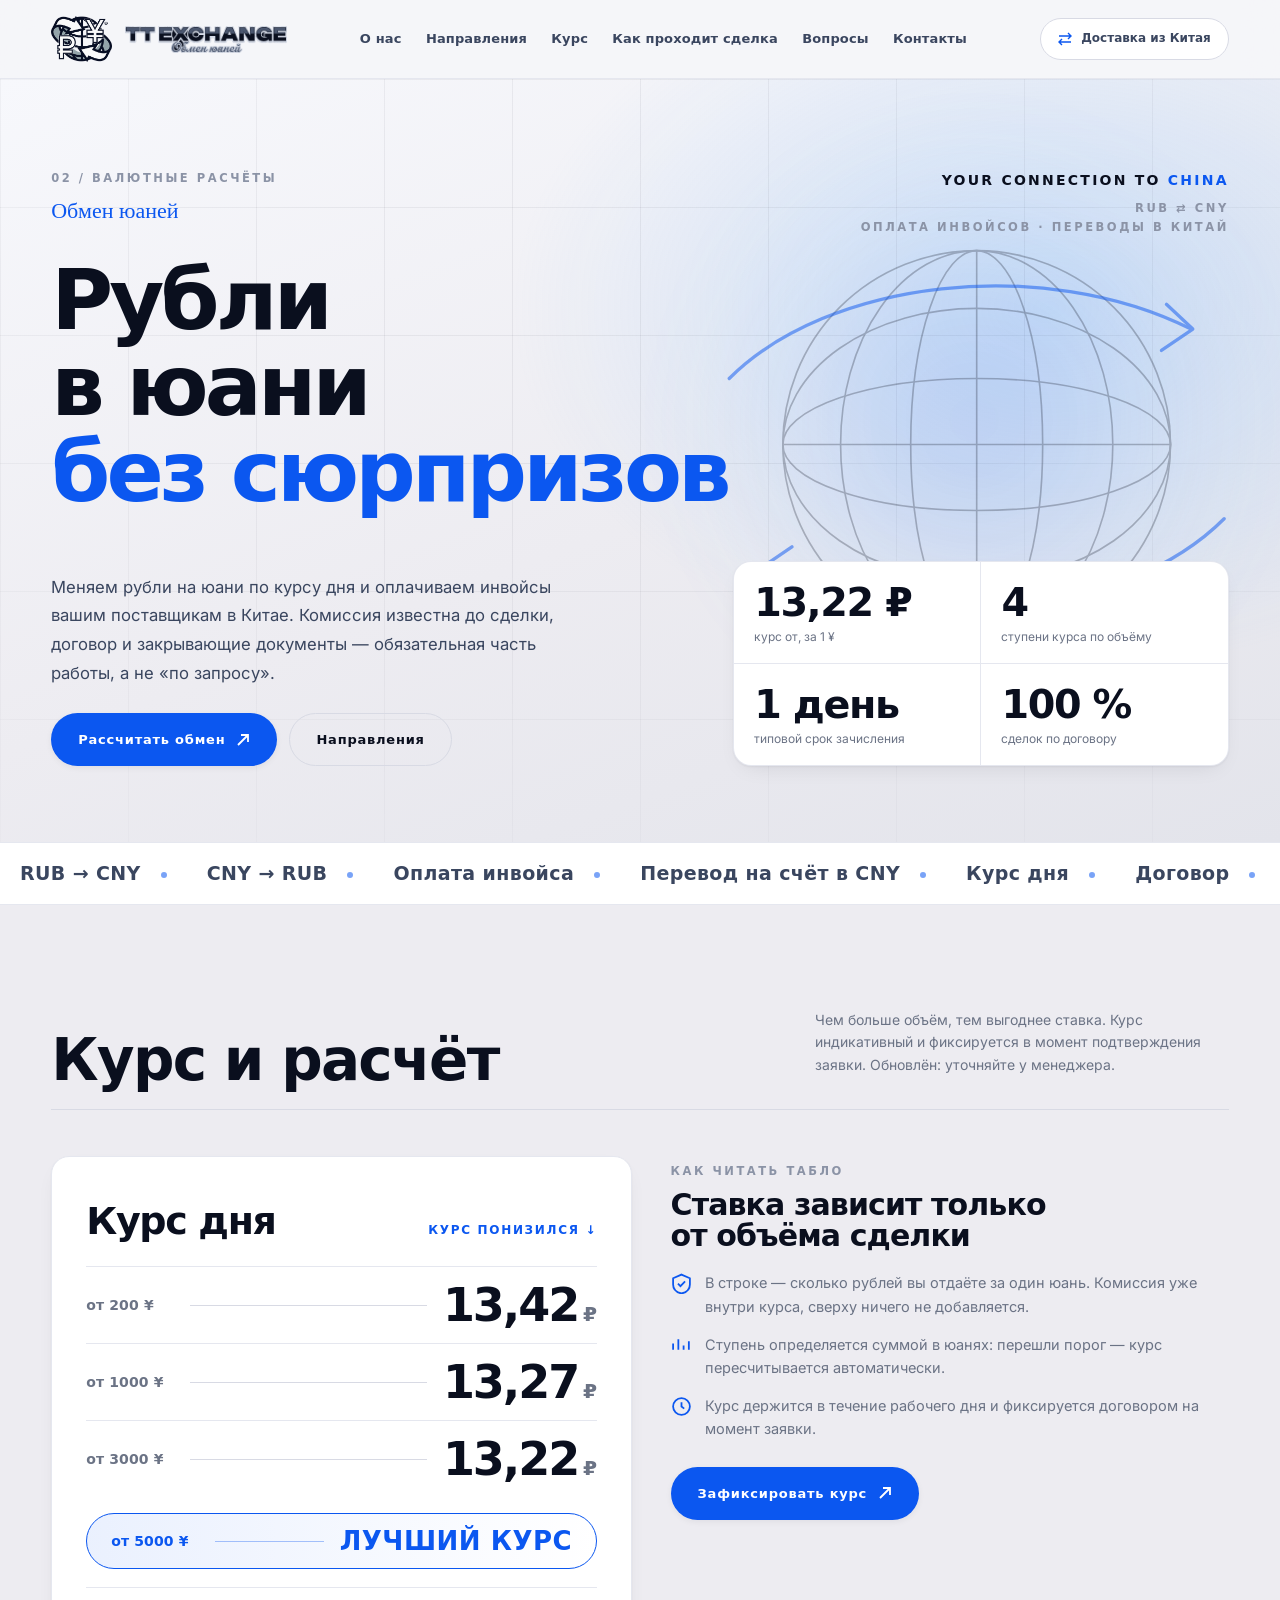
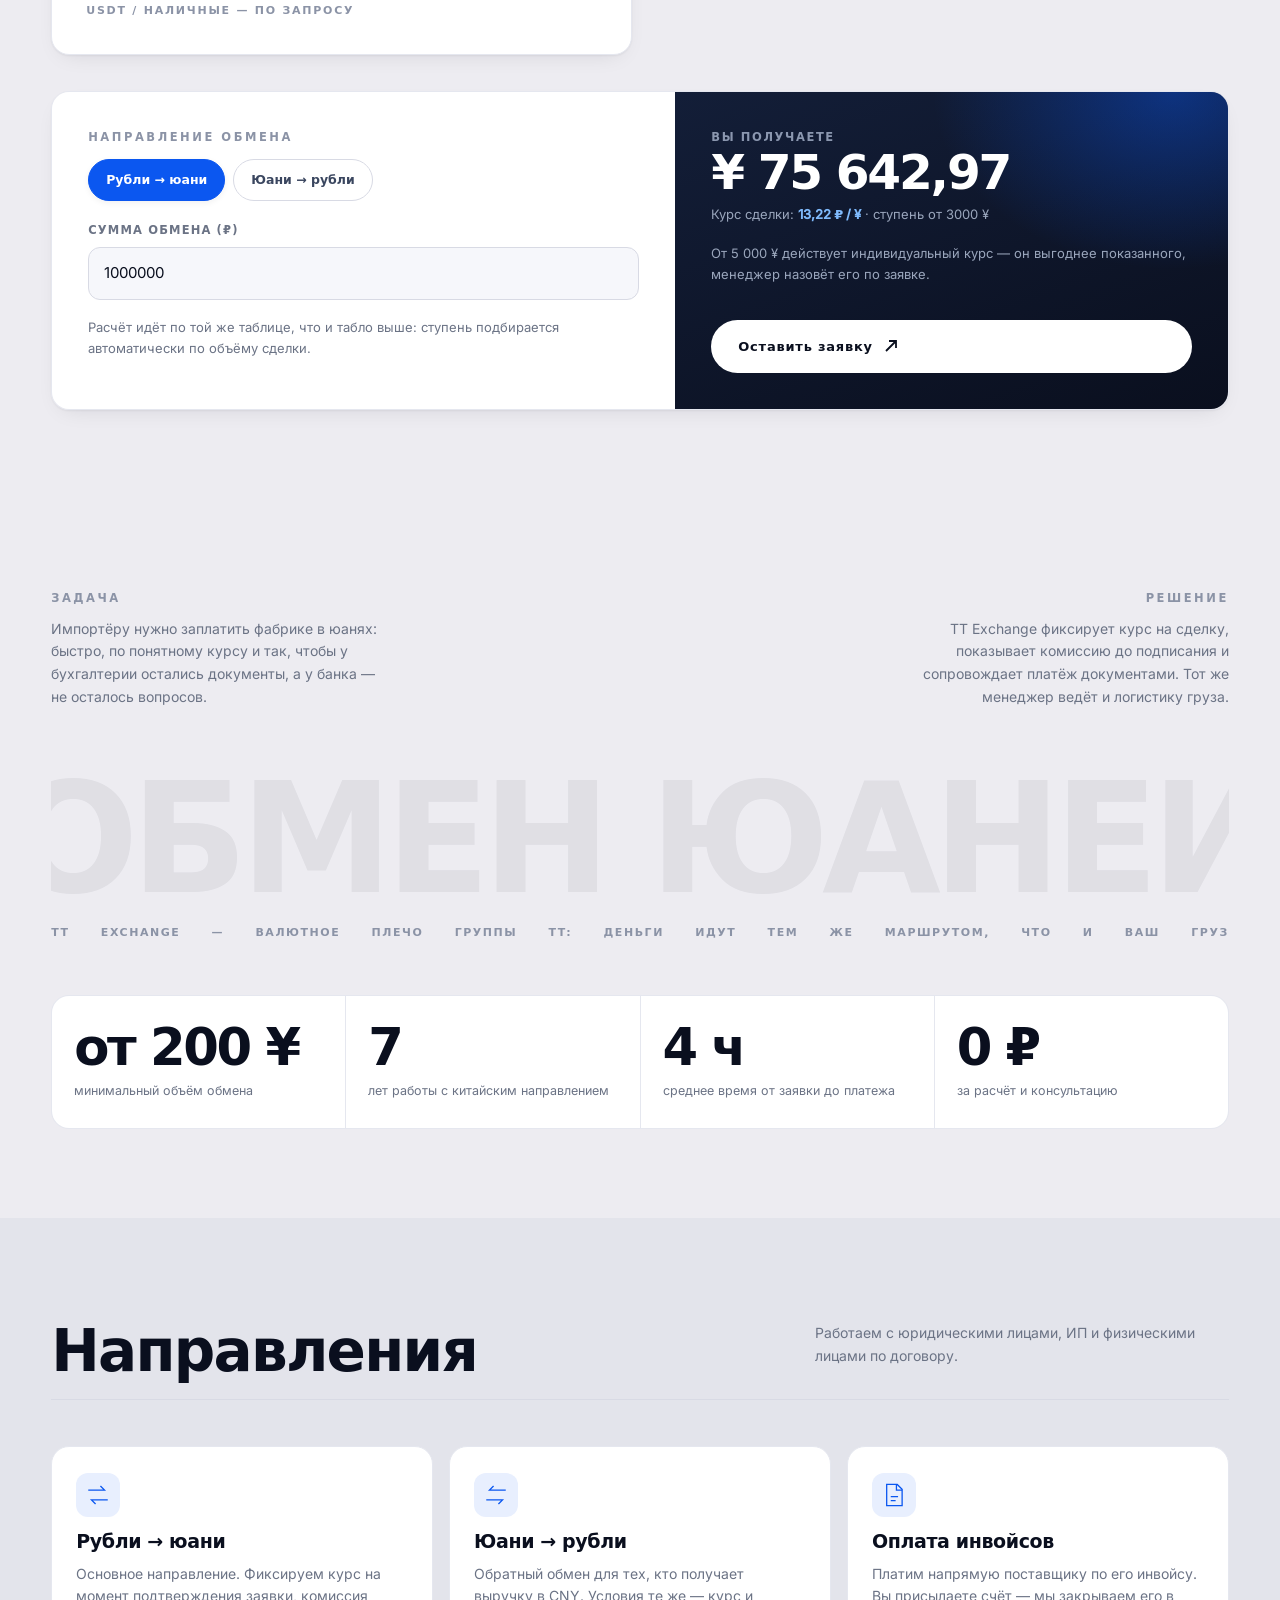
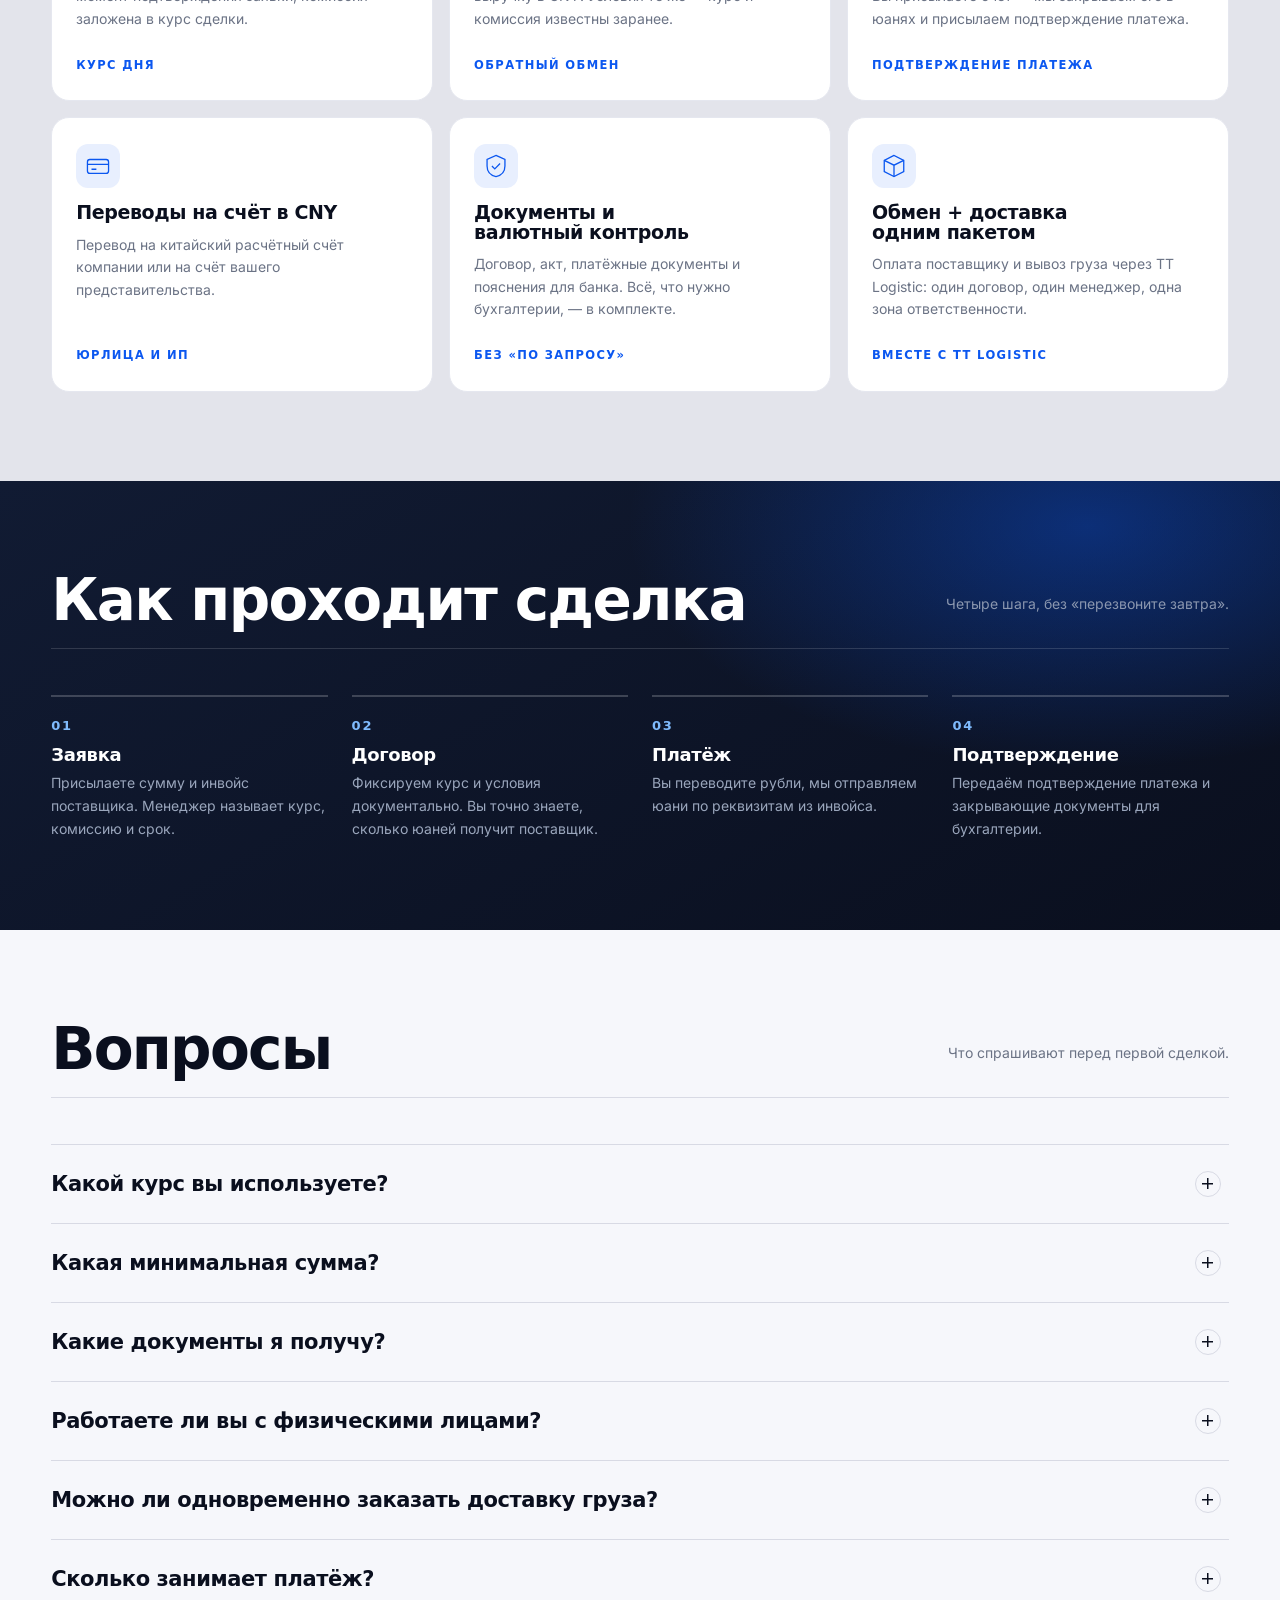
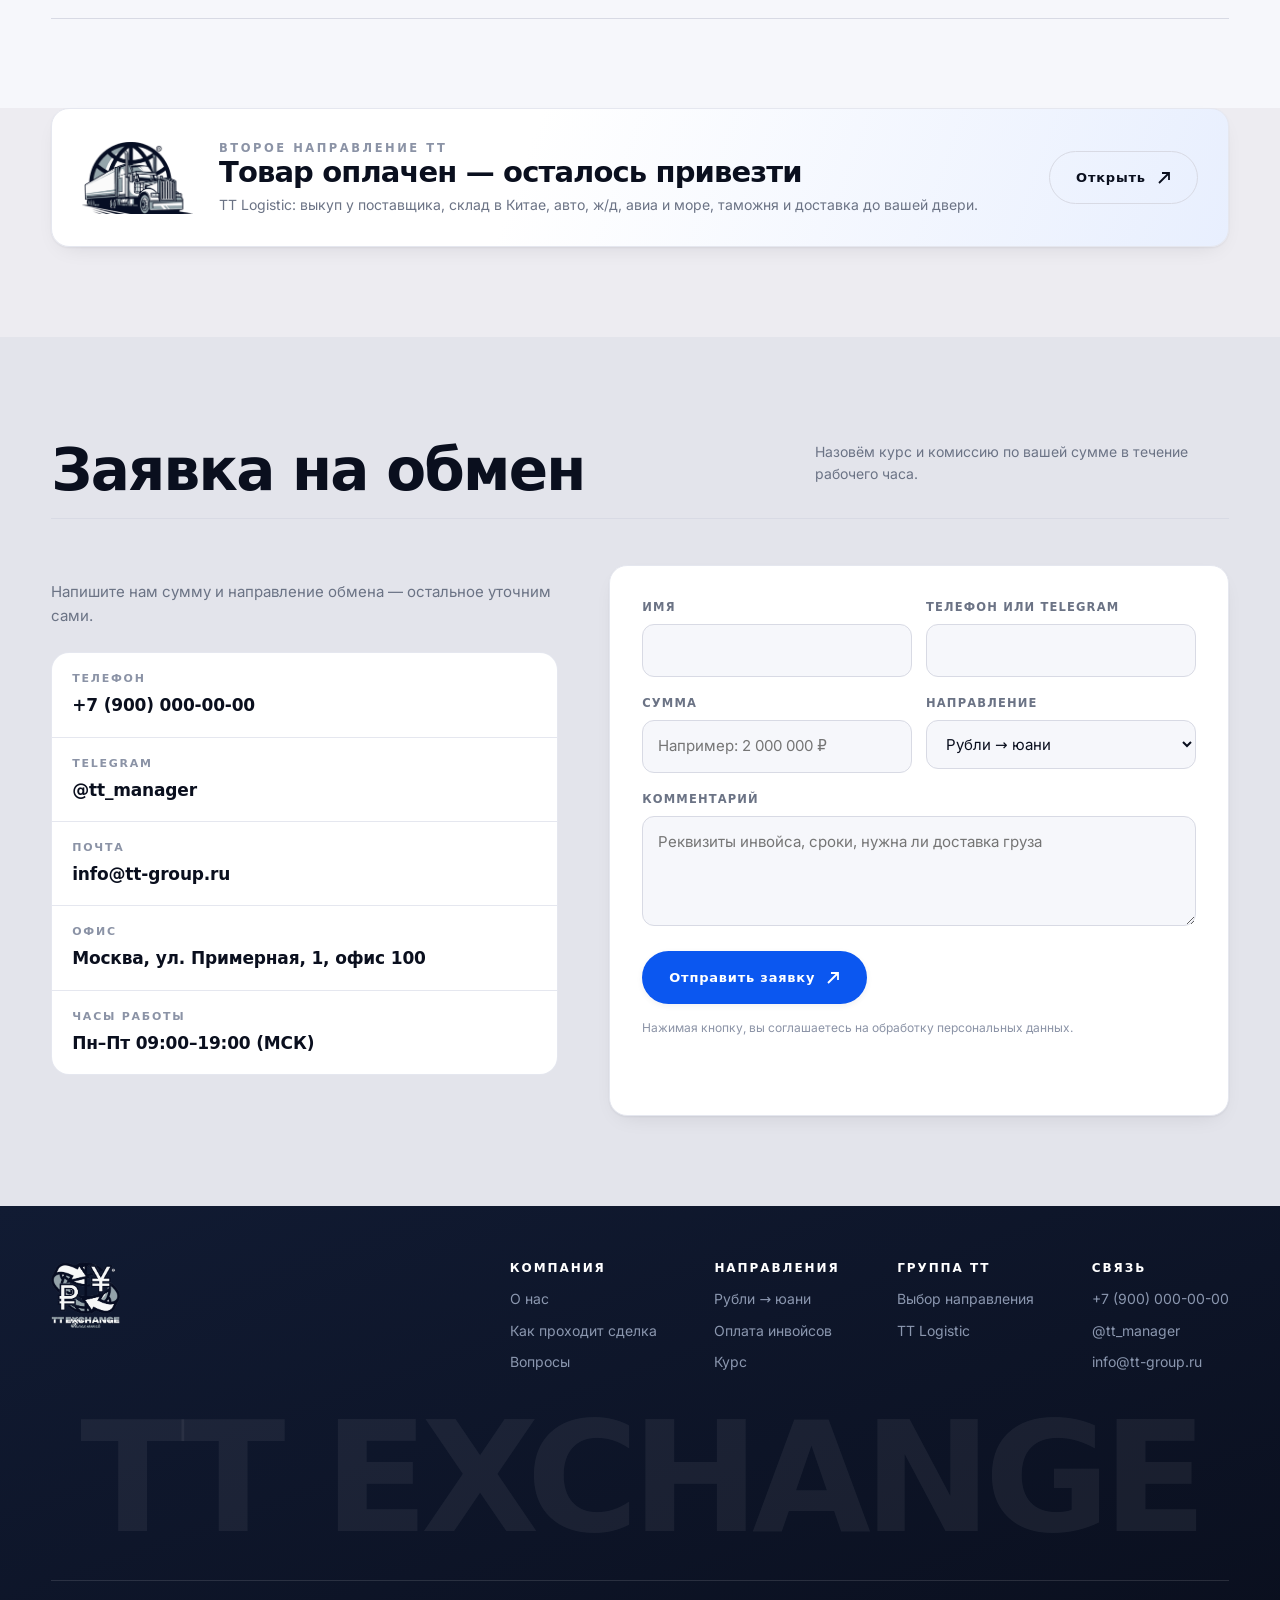
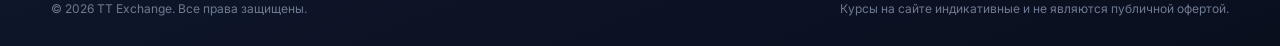
==== commit a5bfc528: "Светлая фирменная гамма и табло курса Сайт переведён в гамму фирменного макета: жемчужный фон #EDECF" ====
--- a/exchange.html
+++ b/exchange.html
@@ -5,9 +5,9 @@
 <meta name="viewport" content="width=device-width,initial-scale=1">
 <title>TT Exchange — обмен рублей на юани и оплата инвойсов в Китай</title>
 <meta name="description" content="TT Exchange: обмен рублей на юани по курсу дня, оплата инвойсов китайским поставщикам, переводы в CNY. Договор, прозрачная комиссия, документы для валютного контроля.">
-<meta name="theme-color" content="#0B111E">
+<meta name="theme-color" content="#EDECF1">
 <link rel="icon" href="assets/img/favicon.svg" type="image/svg+xml">
-<link rel="preload" as="font" type="font/woff2" href="assets/fonts/oswald-700-cyrillic.woff2" crossorigin>
+<link rel="preload" as="font" type="font/woff2" href="assets/fonts/manrope-800-cyrillic.woff2" crossorigin>
 <link rel="preload" as="font" type="font/woff2" href="assets/fonts/inter-400-cyrillic.woff2" crossorigin>
 <link rel="stylesheet" href="assets/css/fonts.css">
 <link rel="stylesheet" href="assets/css/base.css">
@@ -20,7 +20,7 @@
   <div class="hdr__in">
     <a class="hdr__logo logo" href="index.html" aria-label="TT Exchange — на главную">
       <img class="logo__mark" src="assets/img/mark-exchange.png" alt="" width="460" height="350">
-      <img class="logo__word" src="assets/img/word-exchange.png" alt="TT Exchange — обмен юаней" width="720" height="120">
+      <img class="logo__word" src="assets/img/word-exchange-dark.png" alt="TT Exchange — обмен юаней" width="720" height="120">
     </a>
     <nav class="hdr__nav" aria-label="Основная навигация">
       <a href="#about">О нас</a>
@@ -45,17 +45,18 @@
 <!-- ================= ГЕРОЙ ================= -->
 <section class="hero">
   <div class="grid-bg"></div>
+  <div class="glow hero__glow"></div>
   <div class="hero__art" aria-hidden="true">
     <svg viewBox="0 0 900 700" fill="none">
-      <g opacity=".45">
-        <circle cx="470" cy="330" r="235" stroke="#9BA7B4" stroke-width="2.5"/>
-        <ellipse cx="470" cy="330" rx="235" ry="80" stroke="#9BA7B4" stroke-width="2"/>
-        <ellipse cx="470" cy="330" rx="235" ry="165" stroke="#9BA7B4" stroke-width="2"/>
-        <ellipse cx="470" cy="330" rx="80" ry="235" stroke="#9BA7B4" stroke-width="2"/>
-        <ellipse cx="470" cy="330" rx="165" ry="235" stroke="#9BA7B4" stroke-width="2"/>
-        <path d="M235 330h470M470 95v470" stroke="#9BA7B4" stroke-width="2"/>
+      <g opacity=".26" stroke="#0A0F1E" stroke-width="2">
+        <circle cx="470" cy="330" r="235"/>
+        <ellipse cx="470" cy="330" rx="235" ry="80"/>
+        <ellipse cx="470" cy="330" rx="235" ry="165"/>
+        <ellipse cx="470" cy="330" rx="80" ry="235"/>
+        <ellipse cx="470" cy="330" rx="165" ry="235"/>
+        <path d="M235 330h470M470 95v470"/>
       </g>
-      <g opacity=".7" stroke="#3E7FC1" stroke-width="4" stroke-linecap="round" stroke-linejoin="round" fill="none">
+      <g opacity=".5" stroke="#0B57F0" stroke-width="4" stroke-linecap="round" stroke-linejoin="round">
         <path d="M170 250c120-120 380-150 560-60"/>
         <path d="M700 160l32 30-38 26"/>
         <path d="M770 420c-120 120-380 150-560 60"/>
@@ -70,7 +71,10 @@
         <div class="eyebrow">02 / Валютные расчёты</div>
         <div class="script" style="font-size:22px;margin-top:6px">Обмен юаней</div>
       </div>
-      <div class="eyebrow" style="text-align:right">RUB ⇄ CNY<br>Оплата инвойсов · переводы в Китай</div>
+      <div style="text-align:right">
+        <p class="tagline" style="margin:0 0 8px">Your connection to <b>China</b></p>
+        <div class="eyebrow">RUB ⇄ CNY<br>Оплата инвойсов · переводы в Китай</div>
+      </div>
     </div>
 
     <h1 class="hero__title">Рубли<br>в юани<br><em>без сюрпризов</em></h1>
@@ -90,8 +94,8 @@
         </div>
       </div>
       <div class="hero__facts">
-        <div class="hero__fact"><b><span data-fx-base>—</span> ₽</b><span>базовый курс за 1 ¥</span></div>
-        <div class="hero__fact"><b>от 0,7 %</b><span>комиссия на крупных объёмах</span></div>
+        <div class="hero__fact"><b><span data-fx-base>—</span> ₽</b><span>курс от, за 1 ¥</span></div>
+        <div class="hero__fact"><b>4</b><span>ступени курса по объёму</span></div>
         <div class="hero__fact"><b>1 день</b><span>типовой срок зачисления</span></div>
         <div class="hero__fact"><b>100 %</b><span>сделок по договору</span></div>
       </div>
@@ -105,6 +109,78 @@
     <span>RUB → CNY</span><span>CNY → RUB</span><span>Оплата инвойса</span><span>Перевод на счёт в CNY</span><span>Курс дня</span><span>Договор</span><span>Валютный контроль</span>
   </div>
 </div>
+
+<!-- ================= КУРС И РАСЧЁТ ================= -->
+<section class="sec" id="calc">
+  <div class="shell">
+    <div class="sec__head reveal">
+      <h2 class="sec__title">Курс и расчёт</h2>
+      <p class="sec__note">
+        Чем больше объём, тем выгоднее ставка. Курс индикативный и фиксируется
+        в момент подтверждения заявки. Обновлён: <span data-fx-updated>—</span>.
+      </p>
+    </div>
+
+    <div class="rate">
+      <div class="board reveal" data-board></div>
+
+      <div class="rate__side reveal">
+        <div class="eyebrow">Как читать табло</div>
+        <h3 style="font-size:clamp(20px,2.4vw,30px);margin:10px 0 0">Ставка зависит только от объёма сделки</h3>
+        <div class="rate__list">
+          <div class="rate__li">
+            <svg viewBox="0 0 20 20" fill="none" stroke="currentColor" stroke-width="1.7" aria-hidden="true"><path d="M10 1.5 18 5v6c0 4.4-3 7.4-8 8.5C5 18.4 2 15.4 2 11V5z"/><path d="M6.6 10.2 9 12.6l4.4-4.6"/></svg>
+            <span>В строке — сколько рублей вы отдаёте за один юань. Комиссия уже внутри курса, сверху ничего не добавляется.</span>
+          </div>
+          <div class="rate__li">
+            <svg viewBox="0 0 20 20" fill="none" stroke="currentColor" stroke-width="1.7" aria-hidden="true"><path d="M2 14V8m5 6V4m5 10v-4m5 4V6"/></svg>
+            <span>Ступень определяется суммой в юанях: перешли порог — курс пересчитывается автоматически.</span>
+          </div>
+          <div class="rate__li">
+            <svg viewBox="0 0 20 20" fill="none" stroke="currentColor" stroke-width="1.7" aria-hidden="true"><circle cx="10" cy="10" r="8"/><path d="M10 6v4l2.6 2"/></svg>
+            <span>Курс держится в течение рабочего дня и фиксируется договором на момент заявки.</span>
+          </div>
+        </div>
+        <a class="btn" href="#contact">Зафиксировать курс
+          <svg class="btn__arrow" width="14" height="14" viewBox="0 0 14 14" fill="none" aria-hidden="true"><path d="M2 12 12 2M5 2h7v7" stroke="currentColor" stroke-width="1.8"/></svg>
+        </a>
+      </div>
+    </div>
+
+    <form class="calc reveal" id="calc-fx" style="margin-top:clamp(22px,3vw,36px)">
+      <div class="calc__form">
+        <div class="eyebrow" style="margin-bottom:12px">Направление обмена</div>
+        <div class="seg">
+          <input type="radio" name="dir" id="d1" value="rub2cny" checked><label for="d1">Рубли → юани</label>
+          <input type="radio" name="dir" id="d2" value="cny2rub"><label for="d2">Юани → рубли</label>
+        </div>
+
+        <label class="field"><span>Сумма обмена (<span class="amount-unit">₽</span>)</span>
+          <input type="number" name="amount" min="0" step="1000" value="1000000" inputmode="decimal">
+        </label>
+
+        <p class="muted" style="font-size:13px;margin:0">
+          Расчёт идёт по той же таблице, что и табло выше: ступень подбирается
+          автоматически по объёму сделки.
+        </p>
+      </div>
+
+      <div class="calc__out">
+        <div>
+          <div class="result">
+            <div class="result__label">Вы получаете</div>
+            <div class="result__value" id="fx-get">—</div>
+            <div class="result__sub">Курс сделки: <b id="fx-rate">—</b> · ступень <span id="fx-tier">—</span></div>
+          </div>
+          <p class="result__sub" id="fx-warn" style="margin-top:18px"></p>
+        </div>
+        <a class="btn" href="#contact">Оставить заявку
+          <svg class="btn__arrow" width="14" height="14" viewBox="0 0 14 14" fill="none" aria-hidden="true"><path d="M2 12 12 2M5 2h7v7" stroke="currentColor" stroke-width="1.8"/></svg>
+        </a>
+      </div>
+    </form>
+  </div>
+</section>
 
 <!-- ================= О КОМПАНИИ ================= -->
 <section class="sec" id="about">
@@ -135,8 +211,8 @@
     </p>
 
     <div class="stats reveal" style="margin-top:clamp(28px,4vw,54px)">
-      <div class="stat stat--sm"><b>от 100 000 ₽</b><span>минимальная сумма сделки</span></div>
-      <div class="stat"><b>0,7–2 %</b><span>комиссия в зависимости от суммы</span></div>
+      <div class="stat"><b>от 200 ¥</b><span>минимальный объём обмена</span></div>
+      <div class="stat"><b>7</b><span>лет работы с китайским направлением</span></div>
       <div class="stat"><b>4 ч</b><span>среднее время от заявки до платежа</span></div>
       <div class="stat"><b>0 ₽</b><span>за расчёт и консультацию</span></div>
     </div>
@@ -144,7 +220,7 @@
 </section>
 
 <!-- ================= НАПРАВЛЕНИЯ ================= -->
-<section class="sec sec--alt" id="services">
+<section class="sec sec--tint" id="services">
   <div class="shell">
     <div class="sec__head reveal">
       <h2 class="sec__title">Направления</h2>
@@ -192,59 +268,9 @@
   </div>
 </section>
 
-<!-- ================= КАЛЬКУЛЯТОР ================= -->
-<section class="sec" id="calc">
-  <div class="shell">
-    <div class="sec__head reveal">
-      <h2 class="sec__title">Курс и расчёт</h2>
-      <p class="sec__note">
-        Базовый курс: <b><span data-fx-base>—</span> ₽ за 1 ¥</b>. Обновлён: <span data-fx-updated>—</span>.
-        Курс индикативный и фиксируется в момент подтверждения заявки.
-      </p>
-    </div>
-
-    <form class="calc reveal" id="calc-fx">
-      <div class="calc__form">
-        <div class="eyebrow" style="margin-bottom:12px">Направление обмена</div>
-        <div class="seg">
-          <input type="radio" name="dir" id="d1" value="rub2cny" checked><label for="d1">Рубли → юани</label>
-          <input type="radio" name="dir" id="d2" value="cny2rub"><label for="d2">Юани → рубли</label>
-        </div>
-
-        <label class="field"><span>Сумма обмена (<span class="amount-unit">₽</span>)</span>
-          <input type="number" name="amount" min="0" step="1000" value="1000000" inputmode="decimal">
-        </label>
-
-        <div class="disclaimer" style="margin-top:6px">
-          Комиссия заложена в курс сделки и снижается с ростом суммы.
-          Итоговые условия подтверждает менеджер до подписания договора.
-        </div>
-      </div>
-
-      <div class="calc__out">
-        <div>
-          <div class="result">
-            <div class="result__label">Вы получаете</div>
-            <div class="result__value" id="fx-get">—</div>
-            <div class="result__sub">Курс сделки: <b id="fx-rate">—</b></div>
-          </div>
-          <div class="result" style="margin-top:18px">
-            <div class="result__label">Комиссия</div>
-            <div class="result__value" style="font-size:clamp(22px,2.6vw,32px)" id="fx-fee">—</div>
-            <div class="result__sub">Тариф: <span id="fx-tier">—</span></div>
-          </div>
-          <p class="result__sub" id="fx-warn" style="color:#D8B36A"></p>
-        </div>
-        <a class="btn" href="#contact">Зафиксировать курс
-          <svg class="btn__arrow" width="14" height="14" viewBox="0 0 14 14" fill="none" aria-hidden="true"><path d="M2 12 12 2M5 2h7v7" stroke="currentColor" stroke-width="1.8"/></svg>
-        </a>
-      </div>
-    </form>
-  </div>
-</section>
 
 <!-- ================= КАК ПРОХОДИТ СДЕЛКА ================= -->
-<section class="sec sec--paper" id="how">
+<section class="sec sec--dark" id="how">
   <div class="shell">
     <div class="sec__head reveal">
       <h2 class="sec__title">Как проходит сделка</h2>
@@ -260,15 +286,15 @@
 </section>
 
 <!-- ================= FAQ ================= -->
-<section class="sec sec--alt" id="faq">
+<section class="sec sec--paper" id="faq">
   <div class="shell">
     <div class="sec__head reveal">
       <h2 class="sec__title">Вопросы</h2>
       <p class="sec__note">Что спрашивают перед первой сделкой.</p>
     </div>
     <div class="faq reveal">
-      <details><summary>Какой курс вы используете?</summary><p>За основу берётся рыночный курс юаня на момент обращения. К нему добавляется комиссия, размер которой зависит от суммы сделки. Итоговый курс называется до подписания договора и не меняется задним числом.</p></details>
-      <details><summary>Какая минимальная сумма?</summary><p>Стандартный минимум — 100 000 ₽. Меньшие суммы рассматриваем индивидуально, но условия по ним хуже: фиксированные издержки на сделку не зависят от объёма.</p></details>
+      <details><summary>Какой курс вы используете?</summary><p>За основу берётся рыночный курс юаня на момент обращения, к нему заложена наша комиссия — отдельно сверху ничего не начисляется. Итоговая ставка зависит только от объёма сделки и видна в табло. Курс называется до подписания договора и не меняется задним числом.</p></details>
+      <details><summary>Какая минимальная сумма?</summary><p>Табло начинается с 200 ¥ — это минимальный объём одной сделки. Меньшие суммы рассматриваем индивидуально, но условия по ним хуже: фиксированные издержки на сделку не зависят от объёма.</p></details>
       <details><summary>Какие документы я получу?</summary><p>Договор, платёжные документы и подтверждение перевода поставщику. Для юридических лиц дополнительно готовим пакет пояснений для банка в рамках валютного контроля.</p></details>
       <details><summary>Работаете ли вы с физическими лицами?</summary><p>Да, но с обязательной идентификацией и по договору. Анонимных операций мы не проводим.</p></details>
       <details><summary>Можно ли одновременно заказать доставку груза?</summary><p>Да. TT Logistic и TT Exchange — одна группа: мы оплачиваем инвойс, забираем товар у поставщика и везём его до вашего склада. Это один менеджер и один комплект документов.</p></details>
@@ -295,7 +321,7 @@
 </section>
 
 <!-- ================= КОНТАКТЫ ================= -->
-<section class="sec sec--alt" id="contact">
+<section class="sec sec--tint" id="contact">
   <div class="shell">
     <div class="sec__head reveal">
       <h2 class="sec__title">Заявка на обмен</h2>
@@ -314,7 +340,7 @@
         </div>
       </div>
 
-      <form data-lead="exchange">
+      <form class="form" data-lead="exchange">
         <div class="field-row">
           <label class="field"><span>Имя</span><input type="text" name="Имя" required autocomplete="name"></label>
           <label class="field"><span>Телефон или Telegram</span><input type="text" name="Контакт" required></label>
--- a/assets/css/fonts.css
+++ b/assets/css/fonts.css
@@ -1,5 +1,5 @@
 /* Локальные шрифты — без внешних CDN.
-   Oswald — заголовки (шрифт близок к начертанию логотипов),
+   Manrope — заголовки и цифры (геометричный гротеск фирменного стиля),
    Pacifico — рукописные подписи «Обмен юаней» / «Доставка из Китая»,
    Inter — основной текст. Кириллица + латиница. */
 @font-face {
@@ -35,70 +35,6 @@
   unicode-range: U+0000-00FF, U+0131, U+0152-0153, U+02BB-02BC, U+02C6, U+02DA, U+02DC, U+0304, U+0308, U+0329, U+2000-206F, U+20AC, U+2122, U+2191, U+2193, U+2212, U+2215, U+FEFF, U+FFFD;
 }
 @font-face {
-  font-family: 'Oswald';
-  font-style: normal;
-  font-weight: 400;
-  font-display: swap;
-  src: url(../fonts/oswald-400-cyrillic.woff2) format('woff2');
-  unicode-range: U+0301, U+0400-045F, U+0490-0491, U+04B0-04B1, U+2116;
-}
-@font-face {
-  font-family: 'Oswald';
-  font-style: normal;
-  font-weight: 400;
-  font-display: swap;
-  src: url(../fonts/oswald-400-latin.woff2) format('woff2');
-  unicode-range: U+0000-00FF, U+0131, U+0152-0153, U+02BB-02BC, U+02C6, U+02DA, U+02DC, U+0304, U+0308, U+0329, U+2000-206F, U+20AC, U+2122, U+2191, U+2193, U+2212, U+2215, U+FEFF, U+FFFD;
-}
-@font-face {
-  font-family: 'Oswald';
-  font-style: normal;
-  font-weight: 500;
-  font-display: swap;
-  src: url(../fonts/oswald-500-cyrillic.woff2) format('woff2');
-  unicode-range: U+0301, U+0400-045F, U+0490-0491, U+04B0-04B1, U+2116;
-}
-@font-face {
-  font-family: 'Oswald';
-  font-style: normal;
-  font-weight: 500;
-  font-display: swap;
-  src: url(../fonts/oswald-500-latin.woff2) format('woff2');
-  unicode-range: U+0000-00FF, U+0131, U+0152-0153, U+02BB-02BC, U+02C6, U+02DA, U+02DC, U+0304, U+0308, U+0329, U+2000-206F, U+20AC, U+2122, U+2191, U+2193, U+2212, U+2215, U+FEFF, U+FFFD;
-}
-@font-face {
-  font-family: 'Oswald';
-  font-style: normal;
-  font-weight: 600;
-  font-display: swap;
-  src: url(../fonts/oswald-600-cyrillic.woff2) format('woff2');
-  unicode-range: U+0301, U+0400-045F, U+0490-0491, U+04B0-04B1, U+2116;
-}
-@font-face {
-  font-family: 'Oswald';
-  font-style: normal;
-  font-weight: 600;
-  font-display: swap;
-  src: url(../fonts/oswald-600-latin.woff2) format('woff2');
-  unicode-range: U+0000-00FF, U+0131, U+0152-0153, U+02BB-02BC, U+02C6, U+02DA, U+02DC, U+0304, U+0308, U+0329, U+2000-206F, U+20AC, U+2122, U+2191, U+2193, U+2212, U+2215, U+FEFF, U+FFFD;
-}
-@font-face {
-  font-family: 'Oswald';
-  font-style: normal;
-  font-weight: 700;
-  font-display: swap;
-  src: url(../fonts/oswald-700-cyrillic.woff2) format('woff2');
-  unicode-range: U+0301, U+0400-045F, U+0490-0491, U+04B0-04B1, U+2116;
-}
-@font-face {
-  font-family: 'Oswald';
-  font-style: normal;
-  font-weight: 700;
-  font-display: swap;
-  src: url(../fonts/oswald-700-latin.woff2) format('woff2');
-  unicode-range: U+0000-00FF, U+0131, U+0152-0153, U+02BB-02BC, U+02C6, U+02DA, U+02DC, U+0304, U+0308, U+0329, U+2000-206F, U+20AC, U+2122, U+2191, U+2193, U+2212, U+2215, U+FEFF, U+FFFD;
-}
-@font-face {
   font-family: 'Pacifico';
   font-style: normal;
   font-weight: 400;
@@ -114,3 +50,67 @@
   src: url(../fonts/pacifico-400-latin.woff2) format('woff2');
   unicode-range: U+0000-00FF, U+0131, U+0152-0153, U+02BB-02BC, U+02C6, U+02DA, U+02DC, U+0304, U+0308, U+0329, U+2000-206F, U+20AC, U+2122, U+2191, U+2193, U+2212, U+2215, U+FEFF, U+FFFD;
 }
+@font-face {
+  font-family: 'Manrope';
+  font-style: normal;
+  font-weight: 500;
+  font-display: swap;
+  src: url(../fonts/manrope-500-cyrillic.woff2) format('woff2');
+  unicode-range: U+0301, U+0400-045F, U+0490-0491, U+04B0-04B1, U+2116;
+}
+@font-face {
+  font-family: 'Manrope';
+  font-style: normal;
+  font-weight: 500;
+  font-display: swap;
+  src: url(../fonts/manrope-500-latin.woff2) format('woff2');
+  unicode-range: U+0000-00FF, U+0131, U+0152-0153, U+02BB-02BC, U+02C6, U+02DA, U+02DC, U+0304, U+0308, U+0329, U+2000-206F, U+20AC, U+2122, U+2191, U+2193, U+2212, U+2215, U+FEFF, U+FFFD;
+}
+@font-face {
+  font-family: 'Manrope';
+  font-style: normal;
+  font-weight: 600;
+  font-display: swap;
+  src: url(../fonts/manrope-600-cyrillic.woff2) format('woff2');
+  unicode-range: U+0301, U+0400-045F, U+0490-0491, U+04B0-04B1, U+2116;
+}
+@font-face {
+  font-family: 'Manrope';
+  font-style: normal;
+  font-weight: 600;
+  font-display: swap;
+  src: url(../fonts/manrope-600-latin.woff2) format('woff2');
+  unicode-range: U+0000-00FF, U+0131, U+0152-0153, U+02BB-02BC, U+02C6, U+02DA, U+02DC, U+0304, U+0308, U+0329, U+2000-206F, U+20AC, U+2122, U+2191, U+2193, U+2212, U+2215, U+FEFF, U+FFFD;
+}
+@font-face {
+  font-family: 'Manrope';
+  font-style: normal;
+  font-weight: 700;
+  font-display: swap;
+  src: url(../fonts/manrope-700-cyrillic.woff2) format('woff2');
+  unicode-range: U+0301, U+0400-045F, U+0490-0491, U+04B0-04B1, U+2116;
+}
+@font-face {
+  font-family: 'Manrope';
+  font-style: normal;
+  font-weight: 700;
+  font-display: swap;
+  src: url(../fonts/manrope-700-latin.woff2) format('woff2');
+  unicode-range: U+0000-00FF, U+0131, U+0152-0153, U+02BB-02BC, U+02C6, U+02DA, U+02DC, U+0304, U+0308, U+0329, U+2000-206F, U+20AC, U+2122, U+2191, U+2193, U+2212, U+2215, U+FEFF, U+FFFD;
+}
+@font-face {
+  font-family: 'Manrope';
+  font-style: normal;
+  font-weight: 800;
+  font-display: swap;
+  src: url(../fonts/manrope-800-cyrillic.woff2) format('woff2');
+  unicode-range: U+0301, U+0400-045F, U+0490-0491, U+04B0-04B1, U+2116;
+}
+@font-face {
+  font-family: 'Manrope';
+  font-style: normal;
+  font-weight: 800;
+  font-display: swap;
+  src: url(../fonts/manrope-800-latin.woff2) format('woff2');
+  unicode-range: U+0000-00FF, U+0131, U+0152-0153, U+02BB-02BC, U+02C6, U+02DA, U+02DC, U+0304, U+0308, U+0329, U+2000-206F, U+20AC, U+2122, U+2191, U+2193, U+2212, U+2215, U+FEFF, U+FFFD;
+}
--- a/assets/css/base.css
+++ b/assets/css/base.css
@@ -1,37 +1,46 @@
 /* ============================================================
    TT — общая дизайн-система
-   Палитра и типографика взяты с логотипов TT EXCHANGE / TT LOGISTIC
+   Светлая гамма фирменного стиля: холодный жемчужный фон,
+   тёмно-синие чернила с логотипов, электрик-синий акцент
+   и небесно-голубой для глобуса и свечений.
    ============================================================ */
 
 :root{
-  /* Цвета логотипов */
-  --navy-950:#070C16;
-  --navy-900:#0B111E;
-  --navy-850:#0F1728;
-  --navy-800:#131E33;
-  --navy-700:#1B2A45;
-  --navy-600:#26395A;
+  /* Чернила — тёмно-синий с логотипов */
+  --ink:#0A0F1E;
+  --ink-2:#18213A;
+  --ink-3:#3A465F;
+  --muted:#6B7385;
+  --muted-2:#8B93A6;
 
-  --steel-400:#9BA7B4;   /* серый с логотипа */
-  --steel-500:#7C8896;
-  --steel-300:#BCC6D1;
-  --steel-200:#DCE3EA;
+  /* Поверхности */
+  --bg:#EDECF1;
+  --bg-2:#E3E4EB;
+  --bg-3:#F6F7FB;
+  --surface:#FFFFFF;
+  --hairline:#D8DAE4;
+  --hairline-soft:#E5E7EF;
 
-  --paper:#F2F5F8;
-  --white:#FFFFFF;
+  /* Акценты */
+  --accent:#0B57F0;         /* электрик-синий, как «ЛУЧШИЙ КУРС» */
+  --accent-ink:#0A3FB0;
+  --accent-soft:#7FBAFC;    /* небесный, точки глобуса */
+  --accent-wash:#E8EFFE;
 
-  --glow:#3E7FC1;        /* холодный блик для глобуса и маркеров */
+  --steel:#9BA7B4;          /* серый с логотипов */
 
-  --line:rgba(155,167,180,.18);
-  --line-strong:rgba(155,167,180,.34);
+  /* Тени — мягкие, холодные */
+  --sh-1:0 1px 2px rgba(10,15,30,.05), 0 8px 24px -12px rgba(10,15,30,.14);
+  --sh-2:0 2px 6px rgba(10,15,30,.06), 0 26px 60px -28px rgba(11,87,240,.35);
 
   /* Типографика */
-  --display:'Oswald',"Arial Narrow",Impact,sans-serif;
+  --display:'Manrope',"Segoe UI",system-ui,sans-serif;
   --script:'Pacifico',"Segoe Script",cursive;
   --text:'Inter',system-ui,-apple-system,"Segoe UI",Roboto,sans-serif;
 
-  --shell:min(1320px,92vw);
-  --r:14px;
+  --shell:min(1280px,92vw);
+  --r:18px;
+  --r-sm:12px;
   --ease:cubic-bezier(.22,.61,.36,1);
 }
 
@@ -42,11 +51,11 @@
 
 body{
   margin:0;
-  background:var(--navy-900);
-  color:var(--steel-200);
+  background:var(--bg);
+  color:var(--ink-2);
   font-family:var(--text);
   font-size:16px;
-  line-height:1.6;
+  line-height:1.62;
   -webkit-font-smoothing:antialiased;
   overflow-x:hidden;
 }
@@ -55,16 +64,16 @@
 a{color:inherit;text-decoration:none}
 button,input,select,textarea{font:inherit;color:inherit}
 
-::selection{background:var(--steel-400);color:var(--navy-950)}
+::selection{background:var(--accent);color:#fff}
 
 h1,h2,h3,h4{
   font-family:var(--display);
-  font-weight:700;
-  text-transform:uppercase;
-  line-height:.92;
-  letter-spacing:-.01em;
+  font-weight:800;
+  line-height:1.02;
+  letter-spacing:-.03em;
   margin:0;
-  color:var(--white);
+  color:var(--ink);
+  text-wrap:balance;
 }
 
 .shell{width:var(--shell);margin-inline:auto}
@@ -72,85 +81,111 @@
 /* --- утилиты -------------------------------------------------- */
 .eyebrow{
   font-family:var(--display);
-  font-weight:500;
-  font-size:12px;
-  letter-spacing:.28em;
+  font-weight:600;
+  font-size:11.5px;
+  letter-spacing:.22em;
   text-transform:uppercase;
-  color:var(--steel-400);
+  color:var(--muted-2);
 }
 .script{
   font-family:var(--script);
-  text-transform:none;
   letter-spacing:0;
-  color:var(--steel-300);
+  color:var(--accent);
 }
-.muted{color:var(--steel-400)}
-.mono-num{font-variant-numeric:tabular-nums}
+.muted{color:var(--muted)}
+.accent{color:var(--accent)}
+.num{font-family:var(--display);font-weight:800;font-variant-numeric:tabular-nums;letter-spacing:-.03em}
 
-/* Растянутая по ширине строка — приём с референса */
+/* Растянутая по ширине служебная строка */
 .justified{
   text-align:justify;
   text-align-last:justify;
+  font-family:var(--display);
   font-size:11px;
-  letter-spacing:.08em;
+  font-weight:600;
+  letter-spacing:.14em;
   text-transform:uppercase;
-  color:var(--steel-500);
+  color:var(--muted-2);
   line-height:2;
 }
 
-/* Гигантский «просвечивающий» заголовок */
+/* Слоган с акцентным словом — приём с фирменного макета */
+.tagline{
+  font-family:var(--display);
+  font-weight:700;
+  font-size:clamp(12px,1.15vw,14px);
+  letter-spacing:.16em;
+  text-transform:uppercase;
+  color:var(--ink);
+}
+.tagline b{color:var(--accent);font-weight:700}
+
+/* Крупная фоновая надпись */
 .mega{
   font-family:var(--display);
-  font-weight:700;
+  font-weight:800;
   text-transform:uppercase;
-  line-height:.78;
-  letter-spacing:-.02em;
-  font-size:clamp(56px,15.5vw,236px);
-  color:rgba(220,227,234,.14);
+  line-height:.85;
+  letter-spacing:-.05em;
+  font-size:clamp(48px,12vw,180px);
+  color:rgba(10,15,30,.06);
   white-space:nowrap;
   user-select:none;
   pointer-events:none;
 }
 
-/* Сетка фона как на референсе */
+/* Тонкая координатная сетка */
 .grid-bg{
   position:absolute;inset:0;
   background-image:
-    linear-gradient(to right,var(--line) 1px,transparent 1px),
-    linear-gradient(to bottom,var(--line) 1px,transparent 1px);
-  background-size:clamp(80px,11vw,164px) clamp(80px,11vw,164px);
-  -webkit-mask-image:radial-gradient(120% 100% at 50% 30%,#000 30%,transparent 100%);
-          mask-image:radial-gradient(120% 100% at 50% 30%,#000 30%,transparent 100%);
+    linear-gradient(to right,rgba(10,15,30,.055) 1px,transparent 1px),
+    linear-gradient(to bottom,rgba(10,15,30,.055) 1px,transparent 1px);
+  background-size:clamp(76px,10vw,150px) clamp(76px,10vw,150px);
+  -webkit-mask-image:radial-gradient(115% 100% at 50% 28%,#000 25%,transparent 100%);
+          mask-image:radial-gradient(115% 100% at 50% 28%,#000 25%,transparent 100%);
   pointer-events:none;
 }
 
+/* Мягкое синее свечение */
+.glow{
+  position:absolute;border-radius:50%;
+  pointer-events:none;filter:blur(60px);
+  background:radial-gradient(circle,rgba(11,87,240,.22),rgba(127,186,252,.12) 45%,transparent 70%);
+}
+
+/* Пунктирная линия-выноска между подписью и значением */
+.leader{flex:1;height:1px;background:var(--hairline);min-width:24px}
+
 /* --- кнопки --------------------------------------------------- */
 .btn{
-  --bg:var(--white); --fg:var(--navy-950);
-  display:inline-flex;align-items:center;gap:12px;
-  padding:15px 28px;
-  background:var(--bg);color:var(--fg);
-  border:1px solid transparent;border-radius:999px;
-  font-family:var(--display);font-weight:600;font-size:14px;
-  letter-spacing:.14em;text-transform:uppercase;
+  --bg-btn:var(--accent); --fg:#fff; --bd:transparent;
+  display:inline-flex;align-items:center;gap:11px;
+  padding:15px 26px;
+  background:var(--bg-btn);color:var(--fg);
+  border:1px solid var(--bd);border-radius:999px;
+  font-family:var(--display);font-weight:700;font-size:13px;
+  letter-spacing:.06em;
   cursor:pointer;
-  transition:transform .25s var(--ease),background .25s,color .25s,border-color .25s;
+  box-shadow:var(--sh-2);
+  transition:transform .25s var(--ease),background .25s,color .25s,border-color .25s,box-shadow .25s;
 }
-.btn:hover{transform:translateY(-2px)}
+.btn:hover{transform:translateY(-2px);background:var(--accent-ink)}
 .btn:active{transform:translateY(0)}
-.btn--ghost{--bg:transparent;--fg:var(--white);border-color:var(--line-strong)}
-.btn--ghost:hover{border-color:var(--steel-300);background:rgba(220,227,234,.06)}
+.btn--ghost{--bg-btn:transparent;--fg:var(--ink);--bd:var(--hairline);box-shadow:none}
+.btn--ghost:hover{background:var(--surface);border-color:var(--accent);color:var(--accent)}
+.btn--light{--bg-btn:var(--surface);--fg:var(--ink);box-shadow:var(--sh-1)}
+.btn--light:hover{background:var(--surface);color:var(--accent)}
 .btn__arrow{transition:transform .25s var(--ease)}
 .btn:hover .btn__arrow{transform:translate(3px,-3px)}
 
 :where(a,button,summary,input,select,textarea):focus-visible{
-  outline:2px solid var(--glow);
+  outline:2px solid var(--accent);
   outline-offset:3px;
-  border-radius:4px;
+  border-radius:6px;
 }
 
 /* --- появление при скролле ------------------------------------ */
-.reveal{opacity:0;transform:translateY(26px);transition:opacity .7s var(--ease),transform .7s var(--ease)}
+.reveal{opacity:0;transform:translateY(22px);transition:opacity .7s var(--ease),transform .7s var(--ease)}
 .reveal.is-in{opacity:1;transform:none}
 @media (prefers-reduced-motion:reduce){
   .reveal{opacity:1;transform:none;transition:none}
@@ -160,5 +195,4 @@
 .logo{display:inline-flex;align-items:center;gap:14px}
 .logo__mark{height:var(--logo-mark,46px);width:auto}
 .logo__word{height:var(--logo-word,22px);width:auto}
-.logo--stack{flex-direction:column;align-items:flex-start;gap:10px}
 .logo--lockup img{height:var(--logo-lockup,120px);width:auto}
--- a/assets/css/site.css
+++ b/assets/css/site.css
@@ -5,41 +5,49 @@
 /* --- Шапка ---------------------------------------------------- */
 .hdr{
   position:sticky;top:0;z-index:40;
-  background:rgba(7,12,22,.78);
-  -webkit-backdrop-filter:blur(14px);backdrop-filter:blur(14px);
-  border-bottom:1px solid var(--line);
+  background:rgba(246,247,251,.86);
+  -webkit-backdrop-filter:blur(16px);backdrop-filter:blur(16px);
+  border-bottom:1px solid var(--hairline-soft);
 }
 .hdr__in{
   width:var(--shell);margin-inline:auto;
   display:flex;align-items:center;justify-content:space-between;gap:20px;
-  height:76px;
-}
-.hdr__logo{display:flex;align-items:center;gap:12px}
-.hdr__logo img{height:46px;width:auto}
-.hdr__nav{display:flex;align-items:center;gap:clamp(14px,2vw,30px)}
+  height:78px;
+}
+.hdr__logo{display:flex;align-items:center;gap:13px;--logo-mark:46px;--logo-word:27px}
+.hdr__nav{display:flex;align-items:center;gap:clamp(12px,1.9vw,28px)}
 .hdr__nav a{
-  font-family:var(--display);font-weight:500;font-size:13px;
-  letter-spacing:.16em;text-transform:uppercase;color:var(--steel-300);
-  padding:6px 0;border-bottom:1px solid transparent;
-  transition:color .25s,border-color .25s;
-}
-.hdr__nav a:hover{color:var(--white);border-color:var(--white)}
+  position:relative;
+  font-family:var(--display);font-weight:600;font-size:13px;
+  letter-spacing:.01em;color:var(--ink-3);
+  padding:6px 0;
+  transition:color .25s;
+}
+.hdr__nav a::after{
+  content:"";position:absolute;left:0;right:0;bottom:0;height:2px;
+  background:var(--accent);border-radius:2px;
+  transform:scaleX(0);transform-origin:left;transition:transform .3s var(--ease);
+}
+.hdr__nav a:hover{color:var(--ink)}
+.hdr__nav a:hover::after{transform:scaleX(1)}
 .hdr__actions{display:flex;align-items:center;gap:12px}
 .hdr__switch{
   display:inline-flex;align-items:center;gap:9px;
-  padding:9px 16px;border:1px solid var(--line-strong);border-radius:999px;
-  font-family:var(--display);font-size:11.5px;letter-spacing:.14em;text-transform:uppercase;
-  color:var(--steel-300);transition:border-color .25s,color .25s,background .25s;
-}
-.hdr__switch:hover{color:var(--white);border-color:var(--steel-400);background:rgba(220,227,234,.06)}
+  padding:10px 17px;border:1px solid var(--hairline);border-radius:999px;
+  background:var(--surface);
+  font-family:var(--display);font-weight:600;font-size:12px;
+  color:var(--ink-3);transition:border-color .25s,color .25s,box-shadow .25s;
+}
+.hdr__switch svg{color:var(--accent)}
+.hdr__switch:hover{color:var(--accent);border-color:#C9D8FA;box-shadow:var(--sh-1)}
 .hdr__burger{
   display:none;width:44px;height:44px;
   align-items:center;justify-content:center;
-  background:none;border:1px solid var(--line-strong);border-radius:10px;cursor:pointer;
-}
-.hdr__burger span{display:block;width:20px;height:2px;background:var(--white);position:relative}
+  background:var(--surface);border:1px solid var(--hairline);border-radius:12px;cursor:pointer;
+}
+.hdr__burger span{display:block;width:18px;height:2px;background:var(--ink);position:relative;border-radius:2px}
 .hdr__burger span::before,.hdr__burger span::after{
-  content:"";position:absolute;left:0;width:20px;height:2px;background:var(--white);
+  content:"";position:absolute;left:0;width:18px;height:2px;background:var(--ink);border-radius:2px;
   transition:transform .3s var(--ease),opacity .2s;
 }
 .hdr__burger span::before{top:-6px}
@@ -48,16 +56,18 @@
 body.nav-open .hdr__burger span::before{transform:translateY(6px) rotate(45deg)}
 body.nav-open .hdr__burger span::after{transform:translateY(-6px) rotate(-45deg)}
 
-@media (max-width:900px){
+@media (max-width:940px){
   .hdr__burger{display:flex}
   .hdr__nav{
-    position:fixed;inset:76px 0 auto;
+    position:fixed;inset:78px 0 auto;
     flex-direction:column;align-items:flex-start;gap:0;
-    background:var(--navy-950);border-bottom:1px solid var(--line);
-    padding:8px var(--pad,5vw) 22px;
-    transform:translateY(-120%);transition:transform .4s var(--ease);
+    background:var(--bg-3);border-bottom:1px solid var(--hairline);
+    padding:8px 4vw 22px;
+    box-shadow:var(--sh-1);
+    transform:translateY(-130%);transition:transform .4s var(--ease);
   }
-  .hdr__nav a{width:100%;padding:15px 0;border-bottom:1px solid var(--line);font-size:15px}
+  .hdr__nav a{width:100%;padding:15px 0;border-bottom:1px solid var(--hairline-soft);font-size:15px}
+  .hdr__nav a::after{display:none}
   body.nav-open .hdr__nav{transform:none}
   .hdr__switch span{display:none}
 }
@@ -65,199 +75,328 @@
 /* --- Герой ---------------------------------------------------- */
 .hero{
   position:relative;overflow:hidden;
-  padding:clamp(48px,8vw,104px) 0 clamp(40px,6vw,80px);
-  background:linear-gradient(180deg,var(--navy-900) 0%,var(--navy-850) 60%,var(--navy-950) 100%);
-}
+  padding:clamp(44px,7vw,92px) 0 clamp(40px,6vw,76px);
+  background:
+    radial-gradient(70% 80% at 82% 30%,rgba(127,186,252,.32),transparent 60%),
+    linear-gradient(160deg,#F7F8FC 0%,var(--bg) 55%,var(--bg-2) 100%);
+}
+.hero__glow{width:min(46vw,560px);aspect-ratio:1;right:2%;top:8%;opacity:.75}
 .hero__in{position:relative;z-index:2;width:var(--shell);margin-inline:auto}
 .hero__top{display:flex;justify-content:space-between;align-items:flex-start;gap:30px;flex-wrap:wrap}
 .hero__title{
-  font-size:clamp(46px,9.5vw,132px);
-  letter-spacing:-.02em;margin:22px 0 0;
-}
-.hero__title em{font-style:normal;color:var(--steel-400)}
+  font-size:clamp(40px,6.6vw,92px);
+  letter-spacing:-.045em;margin:20px 0 0;
+}
+.hero__title em{font-style:normal;color:var(--accent)}
 .hero__grid{
-  display:grid;grid-template-columns:1.15fr .85fr;gap:clamp(24px,4vw,64px);
-  align-items:end;margin-top:clamp(24px,4vw,54px);
-}
-.hero__lead{font-size:clamp(15px,1.4vw,18px);line-height:1.7;color:var(--steel-300);margin:0 0 26px;max-width:52ch}
+  display:grid;grid-template-columns:1.12fr .88fr;gap:clamp(24px,4vw,58px);
+  align-items:end;margin-top:clamp(24px,3.6vw,48px);
+}
+.hero__lead{font-size:clamp(15px,1.3vw,17.5px);line-height:1.72;color:var(--ink-3);margin:0 0 26px;max-width:54ch}
 .hero__cta{display:flex;flex-wrap:wrap;gap:12px}
-.hero__facts{display:grid;grid-template-columns:1fr 1fr;gap:1px;background:var(--line);border:1px solid var(--line)}
-.hero__fact{background:var(--navy-850);padding:20px 18px}
-.hero__fact b{display:block;font-family:var(--display);font-weight:700;font-size:clamp(28px,3.6vw,46px);color:var(--white);line-height:1}
-.hero__fact span{font-size:12px;color:var(--steel-500);letter-spacing:.04em}
-.hero__art{position:absolute;inset:0;z-index:1;opacity:.5;pointer-events:none}
-.hero__art svg{position:absolute;right:-6%;top:50%;transform:translateY(-50%);width:min(64vw,900px);height:auto}
+.hero__facts{
+  display:grid;grid-template-columns:1fr 1fr;gap:1px;
+  background:var(--hairline-soft);
+  border:1px solid var(--hairline-soft);border-radius:var(--r);overflow:hidden;
+  box-shadow:var(--sh-1);
+}
+.hero__fact{background:var(--surface);padding:20px 20px 18px}
+.hero__fact b{
+  display:block;font-family:var(--display);font-weight:800;
+  font-size:clamp(26px,3.1vw,40px);color:var(--ink);line-height:1.05;
+  letter-spacing:-.035em;font-variant-numeric:tabular-nums;
+}
+.hero__fact > span{font-size:12px;color:var(--muted);letter-spacing:0;line-height:1.45;display:block;margin-top:4px}
+.hero__art{position:absolute;inset:0;z-index:1;pointer-events:none}
+.hero__art svg{position:absolute;right:-4%;top:50%;transform:translateY(-50%);width:min(58vw,820px);height:auto}
 @media (max-width:900px){
   .hero__grid{grid-template-columns:1fr}
-  .hero__art{opacity:.28}
+  .hero__art{opacity:.5}
 }
 
 /* Бегущая строка */
 .ticker{
-  border-block:1px solid var(--line);
-  background:var(--navy-950);
-  overflow:hidden;padding:14px 0;
-}
-.ticker__track{display:flex;gap:0;width:max-content;animation:ticker 34s linear infinite}
+  border-block:1px solid var(--hairline-soft);
+  background:var(--surface);
+  overflow:hidden;padding:15px 0;
+}
+.ticker__track{display:flex;width:max-content;animation:ticker 36s linear infinite}
 .ticker__track span{
-  font-family:var(--display);font-weight:600;font-size:clamp(15px,1.8vw,22px);
-  letter-spacing:.1em;text-transform:uppercase;color:var(--steel-400);
-  padding-inline:22px;
-}
-.ticker__track span::after{content:"—";margin-left:22px;color:var(--steel-500);opacity:.5}
+  font-family:var(--display);font-weight:700;font-size:clamp(14px,1.5vw,19px);
+  letter-spacing:.02em;color:var(--ink-3);
+  padding-inline:20px;
+}
+.ticker__track span::after{content:"";display:inline-block;width:6px;height:6px;border-radius:50%;background:var(--accent);margin-left:20px;vertical-align:middle;opacity:.55}
 @keyframes ticker{to{transform:translateX(-50%)}}
 @media (prefers-reduced-motion:reduce){.ticker__track{animation:none}}
 
 /* --- Секции --------------------------------------------------- */
-.sec{padding:clamp(56px,8vw,110px) 0;position:relative}
-.sec--alt{background:var(--navy-850)}
-.sec--paper{background:var(--paper);color:var(--navy-800)}
-.sec--paper h2,.sec--paper h3{color:var(--navy-950)}
-.sec--paper .eyebrow{color:var(--steel-500)}
-.sec--paper .muted{color:#5A6674}
+.sec{padding:clamp(52px,7vw,100px) 0;position:relative}
+.sec--tint{background:var(--bg-2)}
+.sec--paper{background:var(--bg-3)}
+.sec--dark{
+  background:
+    radial-gradient(60% 90% at 85% 10%,rgba(11,87,240,.4),transparent 60%),
+    linear-gradient(150deg,#111B33,var(--ink));
+  color:#C7CEDD;
+}
+.sec--dark h2,.sec--dark h3{color:#fff}
+.sec--dark .eyebrow,.sec--dark .sec__note{color:#8B97AF}
+.sec--dark .sec__head{border-color:rgba(255,255,255,.14)}
+.sec--dark .step{border-color:rgba(255,255,255,.2)}
+.sec--dark .step b{color:var(--accent-soft)}
+.sec--dark .step p{color:#9AA6BC}
 
 .sec__head{
   display:flex;justify-content:space-between;align-items:flex-end;gap:24px;
-  flex-wrap:wrap;margin-bottom:clamp(28px,4vw,52px);
-  border-bottom:1px solid var(--line);padding-bottom:18px;
-}
-.sec--paper .sec__head{border-color:rgba(19,30,51,.14)}
-.sec__title{font-size:clamp(30px,5.4vw,68px)}
-.sec__note{max-width:44ch;font-size:14px;color:var(--steel-500)}
-.sec--paper .sec__note{color:#5A6674}
+  flex-wrap:wrap;margin-bottom:clamp(26px,3.6vw,46px);
+  border-bottom:1px solid var(--hairline);padding-bottom:18px;
+}
+.sec__title{font-size:clamp(28px,4.6vw,58px)}
+.sec__note{max-width:46ch;font-size:14px;color:var(--muted)}
 
 /* Карточки услуг */
-.cards{display:grid;grid-template-columns:repeat(3,1fr);gap:1px;background:var(--line);border:1px solid var(--line)}
+.cards{display:grid;grid-template-columns:repeat(3,1fr);gap:16px}
 @media (max-width:1000px){.cards{grid-template-columns:repeat(2,1fr)}}
 @media (max-width:620px){.cards{grid-template-columns:1fr}}
-.sec--paper .cards{background:rgba(19,30,51,.12);border-color:rgba(19,30,51,.12)}
 .card{
-  background:var(--navy-900);padding:30px 26px 34px;
-  display:flex;flex-direction:column;gap:12px;
-  transition:background .3s var(--ease);
-}
-.sec--paper .card{background:var(--paper)}
-.card:hover{background:var(--navy-800)}
-.sec--paper .card:hover{background:var(--white)}
-.card__i{width:38px;height:38px;color:var(--steel-400)}
-.card h3{font-size:20px;letter-spacing:.01em}
-.card p{margin:0;font-size:14px;line-height:1.65;color:var(--steel-400)}
-.sec--paper .card p{color:#5A6674}
-.card__meta{margin-top:auto;padding-top:14px;font-family:var(--display);font-size:12px;letter-spacing:.14em;text-transform:uppercase;color:var(--steel-500)}
+  background:var(--surface);
+  border:1px solid var(--hairline-soft);border-radius:var(--r);
+  padding:26px 24px 26px;
+  display:flex;flex-direction:column;gap:11px;
+  transition:transform .3s var(--ease),box-shadow .3s var(--ease),border-color .3s;
+}
+.card:hover{transform:translateY(-4px);box-shadow:var(--sh-2);border-color:#C9D8FA}
+.card__i{
+  width:44px;height:44px;padding:9px;
+  border-radius:var(--r-sm);
+  background:var(--accent-wash);color:var(--accent);
+  margin-bottom:4px;
+}
+.card h3{font-size:19px;letter-spacing:-.02em}
+.card p{margin:0;font-size:14px;line-height:1.62;color:var(--muted)}
+.card__meta{
+  margin-top:auto;padding-top:14px;
+  font-family:var(--display);font-weight:600;font-size:11.5px;
+  letter-spacing:.12em;text-transform:uppercase;color:var(--accent);
+}
+
+/* --- Табло курса (приём с фирменного макета) ------------------- */
+.board{
+  background:var(--surface);
+  border:1px solid var(--hairline-soft);border-radius:var(--r);
+  padding:clamp(22px,3vw,34px);
+  box-shadow:var(--sh-1);
+}
+.board__head{
+  display:flex;justify-content:space-between;align-items:baseline;
+  gap:16px;flex-wrap:wrap;margin-bottom:6px;
+}
+.board__date{font-family:var(--display);font-weight:800;font-size:clamp(24px,3.2vw,38px);color:var(--ink);letter-spacing:-.035em}
+.board__delta{
+  font-family:var(--display);font-weight:700;font-size:12px;
+  letter-spacing:.14em;text-transform:uppercase;color:var(--accent);
+}
+.board__rows{margin-top:14px}
+.board__row{
+  display:flex;align-items:center;gap:16px;
+  padding:15px 0;border-top:1px solid var(--hairline-soft);
+}
+.board__from{
+  font-family:var(--display);font-weight:600;font-size:14px;color:var(--muted);
+  min-width:88px;letter-spacing:.01em;
+}
+.board__val{
+  font-family:var(--display);font-weight:800;
+  font-size:clamp(26px,3.6vw,46px);color:var(--ink);
+  letter-spacing:-.045em;font-variant-numeric:tabular-nums;line-height:1;
+}
+.board__cur{font-size:.44em;color:var(--muted);margin-left:5px;letter-spacing:0}
+.board__row--best{
+  margin-top:16px;border-top:0;
+  border:1.5px solid var(--accent);border-radius:999px;
+  padding:14px 24px;
+  background:linear-gradient(90deg,rgba(232,239,254,.9),rgba(255,255,255,.4));
+}
+.board__row--best .board__from{color:var(--accent)}
+.board__row--best .board__val{
+  font-size:clamp(17px,2.1vw,26px);color:var(--accent);
+  letter-spacing:.02em;text-transform:uppercase;
+}
+.board__row--best .leader{background:var(--accent);opacity:.35}
+.board__foot{
+  margin-top:18px;padding-top:14px;border-top:1px solid var(--hairline-soft);
+  font-family:var(--display);font-weight:600;font-size:11px;
+  letter-spacing:.16em;text-transform:uppercase;color:var(--muted-2);
+}
 
 /* Шаги */
-.steps{display:grid;grid-template-columns:repeat(auto-fit,minmax(200px,1fr));gap:26px}
-.step{border-top:1px solid var(--line-strong);padding-top:18px}
-.sec--paper .step{border-color:rgba(19,30,51,.2)}
-.step b{display:block;font-family:var(--display);font-size:13px;letter-spacing:.22em;color:var(--steel-500);margin-bottom:10px}
-.step h3{font-size:19px;margin-bottom:8px}
-.step p{margin:0;font-size:14px;color:var(--steel-400)}
-.sec--paper .step p{color:#5A6674}
+.steps{display:grid;grid-template-columns:repeat(auto-fit,minmax(198px,1fr));gap:24px}
+.step{border-top:2px solid var(--hairline);padding-top:18px}
+.step b{display:block;font-family:var(--display);font-weight:800;font-size:13px;letter-spacing:.14em;color:var(--accent);margin-bottom:10px}
+.step h3{font-size:18px;margin-bottom:8px;letter-spacing:-.02em}
+.step p{margin:0;font-size:14px;color:var(--muted)}
 
 /* Цифры */
-.stats{display:grid;grid-template-columns:repeat(auto-fit,minmax(180px,1fr));gap:1px;background:var(--line);border:1px solid var(--line)}
-.stat{background:var(--navy-850);padding:28px 22px}
-.stat b{display:block;font-family:var(--display);font-weight:700;font-size:clamp(34px,4.6vw,60px);color:var(--white);line-height:1}
-.stat--sm b{font-size:clamp(24px,2.7vw,36px);line-height:1.1}
-.stat span{font-size:12.5px;color:var(--steel-500)}
+.stats{
+  display:grid;grid-template-columns:repeat(auto-fit,minmax(176px,1fr));gap:1px;
+  background:var(--hairline-soft);border:1px solid var(--hairline-soft);
+  border-radius:var(--r);overflow:hidden;
+}
+.stat{background:var(--surface);padding:26px 22px}
+.stat b{
+  display:block;font-family:var(--display);font-weight:800;
+  font-size:clamp(30px,4vw,52px);color:var(--ink);line-height:1;
+  letter-spacing:-.045em;font-variant-numeric:tabular-nums;
+}
+.stat--sm b{font-size:clamp(22px,2.5vw,32px);line-height:1.1}
+.stat > span{font-size:12.5px;color:var(--muted);display:block;margin-top:8px}
 
 /* --- Калькулятор ---------------------------------------------- */
 .calc{
-  display:grid;grid-template-columns:1.1fr .9fr;gap:1px;
-  background:var(--line);border:1px solid var(--line);
-}
-.calc__form,.calc__out{padding:clamp(24px,3vw,38px);background:var(--navy-900)}
-.calc__out{background:var(--navy-800);display:flex;flex-direction:column;justify-content:space-between;gap:22px}
-.field{display:block;margin-bottom:18px}
-.field > span{display:block;font-size:12px;letter-spacing:.1em;text-transform:uppercase;color:var(--steel-500);margin-bottom:8px}
+  display:grid;grid-template-columns:1.06fr .94fr;
+  border:1px solid var(--hairline-soft);border-radius:var(--r);overflow:hidden;
+  box-shadow:var(--sh-1);
+}
+.calc__form{padding:clamp(24px,3vw,36px);background:var(--surface)}
+.calc__out{
+  padding:clamp(24px,3vw,36px);
+  background:
+    radial-gradient(70% 90% at 90% 0%,rgba(11,87,240,.42),transparent 62%),
+    linear-gradient(160deg,#131E38,var(--ink));
+  color:#C7CEDD;
+  display:flex;flex-direction:column;justify-content:space-between;gap:22px;
+}
+.field{display:block;margin-bottom:17px}
+.field > span{display:block;font-family:var(--display);font-weight:600;font-size:11.5px;letter-spacing:.1em;text-transform:uppercase;color:var(--muted);margin-bottom:8px}
 .field input,.field select,.field textarea{
   width:100%;padding:13px 15px;
-  background:var(--navy-950);border:1px solid var(--line-strong);border-radius:10px;
-  color:var(--white);font-size:15px;
-  transition:border-color .25s,background .25s;
-}
-.field input:focus,.field select:focus,.field textarea:focus{border-color:var(--glow);outline:none;background:#050A12}
+  background:var(--bg-3);border:1px solid var(--hairline);border-radius:var(--r-sm);
+  color:var(--ink);font-size:15px;
+  transition:border-color .25s,background .25s,box-shadow .25s;
+}
+.field input:focus,.field select:focus,.field textarea:focus{
+  border-color:var(--accent);outline:none;background:var(--surface);
+  box-shadow:0 0 0 4px rgba(11,87,240,.12);
+}
 .field textarea{min-height:110px;resize:vertical}
 .field-row{display:grid;grid-template-columns:1fr 1fr;gap:14px}
 .seg{display:flex;flex-wrap:wrap;gap:8px;margin-bottom:20px}
 .seg input{position:absolute;opacity:0;pointer-events:none}
 .seg label{
-  padding:10px 16px;border:1px solid var(--line-strong);border-radius:999px;
-  font-family:var(--display);font-size:12px;letter-spacing:.12em;text-transform:uppercase;
-  color:var(--steel-400);cursor:pointer;transition:.25s var(--ease);
-}
-.seg input:checked + label{background:var(--white);color:var(--navy-950);border-color:var(--white)}
-.seg input:focus-visible + label{outline:2px solid var(--glow);outline-offset:3px}
-
-.result{border-top:1px solid var(--line);padding-top:16px}
+  padding:10px 17px;border:1px solid var(--hairline);border-radius:999px;
+  background:var(--surface);
+  font-family:var(--display);font-weight:600;font-size:12.5px;
+  color:var(--ink-3);cursor:pointer;transition:.25s var(--ease);
+}
+.seg label:hover{border-color:var(--accent);color:var(--accent)}
+.seg input:checked + label{background:var(--accent);color:#fff;border-color:var(--accent);box-shadow:var(--sh-2)}
+.seg input:focus-visible + label{outline:2px solid var(--accent);outline-offset:3px}
+
+.result{border-top:1px solid rgba(255,255,255,.13);padding-top:16px}
 .result:first-child{border-top:0;padding-top:0}
-.result__label{font-size:12px;letter-spacing:.12em;text-transform:uppercase;color:var(--steel-500)}
-.result__value{font-family:var(--display);font-weight:700;font-size:clamp(30px,4vw,52px);color:var(--white);line-height:1.05;font-variant-numeric:tabular-nums}
-.result__sub{font-size:13px;color:var(--steel-400);margin-top:6px}
-.disclaimer{font-size:12px;line-height:1.6;color:var(--steel-500);border-left:2px solid var(--line-strong);padding-left:12px}
+.result__label{font-family:var(--display);font-weight:600;font-size:11.5px;letter-spacing:.14em;text-transform:uppercase;color:#8B97AF}
+.result__value{
+  font-family:var(--display);font-weight:800;
+  font-size:clamp(30px,3.8vw,50px);color:#fff;line-height:1.05;
+  letter-spacing:-.045em;font-variant-numeric:tabular-nums;
+}
+.result__sub{font-size:13px;color:#9AA6BC;margin-top:6px}
+.result__sub b{color:var(--accent-soft)}
+.disclaimer{font-size:12px;line-height:1.6;color:#8B97AF;border-left:2px solid rgba(127,186,252,.5);padding-left:12px}
+.calc__out .btn{--bg-btn:#fff;--fg:var(--ink);box-shadow:none}
+.calc__out .btn:hover{--bg-btn:var(--accent-soft)}
 @media (max-width:840px){.calc{grid-template-columns:1fr}}
 
 /* --- FAQ ------------------------------------------------------ */
-.faq{border-top:1px solid var(--line)}
-.sec--paper .faq{border-color:rgba(19,30,51,.16)}
-.faq details{border-bottom:1px solid var(--line)}
-.sec--paper .faq details{border-color:rgba(19,30,51,.16)}
+.faq{border-top:1px solid var(--hairline)}
+.faq details{border-bottom:1px solid var(--hairline)}
 .faq summary{
-  list-style:none;cursor:pointer;padding:22px 40px 22px 0;position:relative;
-  font-family:var(--display);font-weight:500;font-size:clamp(16px,2vw,22px);
-  text-transform:uppercase;color:var(--white);
-}
-.sec--paper .faq summary{color:var(--navy-950)}
+  list-style:none;cursor:pointer;padding:22px 44px 22px 0;position:relative;
+  font-family:var(--display);font-weight:700;font-size:clamp(16px,1.7vw,21px);
+  color:var(--ink);letter-spacing:-.02em;
+  transition:color .25s;
+}
+.faq summary:hover{color:var(--accent)}
+.faq details[open] summary{color:var(--accent)}
 .faq summary::-webkit-details-marker{display:none}
 .faq summary::after{
-  content:"";position:absolute;right:6px;top:50%;
-  width:14px;height:14px;
+  content:"";position:absolute;right:8px;top:50%;
+  width:26px;height:26px;margin-top:-13px;border-radius:50%;
+  border:1px solid var(--hairline);
   background:
-    linear-gradient(var(--steel-400),var(--steel-400)) center/14px 2px no-repeat,
-    linear-gradient(var(--steel-400),var(--steel-400)) center/2px 14px no-repeat;
-  transform:translateY(-50%);transition:transform .3s var(--ease);
-}
-.faq details[open] summary::after{transform:translateY(-50%) rotate(45deg);background-size:14px 2px,2px 0}
-.faq p{margin:0 0 22px;max-width:78ch;font-size:15px;line-height:1.7;color:var(--steel-400)}
-.sec--paper .faq p{color:#4E5A68}
+    linear-gradient(currentColor,currentColor) center/11px 1.5px no-repeat,
+    linear-gradient(currentColor,currentColor) center/1.5px 11px no-repeat;
+  transition:transform .3s var(--ease),border-color .25s;
+}
+.faq details[open] summary::after{transform:rotate(135deg);border-color:var(--accent)}
+.faq p{margin:0 0 22px;max-width:80ch;font-size:15px;line-height:1.7;color:var(--muted)}
 
 /* --- Контакты ------------------------------------------------- */
-.contact{display:grid;grid-template-columns:.9fr 1.1fr;gap:clamp(24px,4vw,60px)}
+.contact{display:grid;grid-template-columns:.9fr 1.1fr;gap:clamp(24px,4vw,56px)}
 @media (max-width:840px){.contact{grid-template-columns:1fr}}
-.contact__list{display:grid;gap:1px;background:var(--line);border:1px solid var(--line);margin-top:26px}
-.contact__item{background:var(--navy-900);padding:18px 20px}
-.contact__item span{display:block;font-size:11.5px;letter-spacing:.16em;text-transform:uppercase;color:var(--steel-500);margin-bottom:4px}
-.contact__item a,.contact__item b{font-family:var(--display);font-weight:500;font-size:18px;color:var(--white);letter-spacing:.02em}
-.contact__item a:hover{color:var(--steel-300)}
-.form-note{font-size:12px;color:var(--steel-500);margin-top:14px}
-.form-status{margin-top:14px;font-size:13.5px;color:var(--steel-300);min-height:20px}
+.contact__list{
+  display:grid;gap:1px;background:var(--hairline-soft);
+  border:1px solid var(--hairline-soft);border-radius:var(--r);overflow:hidden;
+  margin-top:24px;
+}
+.contact__item{background:var(--surface);padding:17px 20px}
+.contact__item > span{display:block;font-family:var(--display);font-weight:600;font-size:11px;letter-spacing:.16em;text-transform:uppercase;color:var(--muted-2);margin-bottom:4px}
+.contact__item a,.contact__item b{font-family:var(--display);font-weight:700;font-size:17px;color:var(--ink);letter-spacing:-.01em}
+.contact__item a:hover{color:var(--accent)}
+.form{
+  background:var(--surface);border:1px solid var(--hairline-soft);
+  border-radius:var(--r);padding:clamp(22px,3vw,32px);box-shadow:var(--sh-1);
+}
+.form-note{font-size:12px;color:var(--muted-2);margin-top:14px}
+.form-status{margin-top:12px;font-size:13.5px;color:var(--accent);min-height:20px}
 
 /* --- Подвал --------------------------------------------------- */
-.ftr{background:var(--navy-950);border-top:1px solid var(--line);padding:54px 0 30px}
-.ftr__in{width:var(--shell);margin-inline:auto}
+.ftr{
+  background:linear-gradient(160deg,#111B33,var(--ink));
+  color:#8B97AF;
+  padding:56px 0 28px;position:relative;overflow:hidden;
+}
+.ftr__in{width:var(--shell);margin-inline:auto;position:relative;z-index:2}
 .ftr__top{display:flex;justify-content:space-between;gap:30px;flex-wrap:wrap;align-items:flex-start}
-.ftr__logo img{height:64px;width:auto}
-.ftr__cols{display:flex;gap:clamp(24px,5vw,80px);flex-wrap:wrap}
-.ftr__col h4{font-size:13px;letter-spacing:.2em;color:var(--steel-400);margin-bottom:14px}
-.ftr__col a,.ftr__col p{display:block;font-size:14px;color:var(--steel-400);margin:0 0 9px;transition:color .2s}
-.ftr__col a:hover{color:var(--white)}
+.ftr__logo img{height:66px;width:auto}
+.ftr__cols{display:flex;gap:clamp(22px,4.5vw,72px);flex-wrap:wrap}
+.ftr__col h4{font-family:var(--display);font-weight:700;font-size:12px;letter-spacing:.16em;text-transform:uppercase;color:#fff;margin-bottom:14px}
+.ftr__col a,.ftr__col p{display:block;font-size:14px;color:#8B97AF;margin:0 0 9px;transition:color .2s}
+.ftr__col a:hover{color:var(--accent-soft)}
 .ftr__bottom{
-  margin-top:40px;padding-top:18px;border-top:1px solid var(--line);
+  margin-top:36px;padding-top:18px;border-top:1px solid rgba(255,255,255,.12);
   display:flex;justify-content:space-between;gap:16px;flex-wrap:wrap;
-  font-size:12px;color:var(--steel-500);
-}
-.ftr__mega{margin-top:34px;display:flex;justify-content:center;overflow:hidden}
+  font-size:12px;color:#6E7A92;
+}
+.ftr__mega{margin-top:30px;display:flex;justify-content:center;overflow:hidden}
+.ftr .mega{color:rgba(255,255,255,.06)}
+.ftr__glow{width:min(60vw,720px);aspect-ratio:1;left:50%;bottom:-58%;transform:translateX(-50%);opacity:.5}
 
 /* Плашка перехода на второй проект */
 .crosslink{
-  display:grid;grid-template-columns:auto 1fr auto;align-items:center;gap:24px;
-  padding:clamp(22px,3vw,34px);
-  border:1px solid var(--line-strong);border-radius:var(--r);
-  background:linear-gradient(120deg,rgba(38,57,90,.6),rgba(11,17,30,.4));
-}
-.crosslink img{height:70px;width:auto}
-.crosslink h3{font-size:clamp(20px,2.6vw,32px);margin-bottom:6px}
-.crosslink p{margin:0;font-size:14px;color:var(--steel-400)}
+  display:grid;grid-template-columns:auto 1fr auto;align-items:center;gap:26px;
+  padding:clamp(20px,2.6vw,30px);
+  border:1px solid var(--hairline-soft);border-radius:var(--r);
+  background:linear-gradient(110deg,var(--surface) 40%,var(--accent-wash));
+  box-shadow:var(--sh-1);
+  transition:transform .3s var(--ease),box-shadow .3s var(--ease);
+}
+.crosslink:hover{transform:translateY(-3px);box-shadow:var(--sh-2)}
+.crosslink img{height:72px;width:auto}
+.crosslink h3{font-size:clamp(19px,2.3vw,29px);margin-bottom:6px;letter-spacing:-.03em}
+.crosslink p{margin:0;font-size:14px;color:var(--muted)}
 @media (max-width:760px){
   .crosslink{grid-template-columns:1fr;text-align:left;gap:16px}
 }
+
+/* --- Блок «курс на сегодня»: табло + пояснение ----------------- */
+.rate{
+  display:grid;grid-template-columns:1.02fr .98fr;
+  gap:clamp(20px,3vw,44px);align-items:start;
+}
+@media (max-width:900px){.rate{grid-template-columns:1fr}}
+.rate__side{padding-top:6px}
+.rate__list{display:grid;gap:15px;margin:20px 0 26px}
+.rate__li{display:flex;gap:13px;align-items:flex-start;font-size:14.5px;line-height:1.6;color:var(--muted)}
+.rate__li svg{flex:none;width:21px;height:21px;color:var(--accent);margin-top:2px}
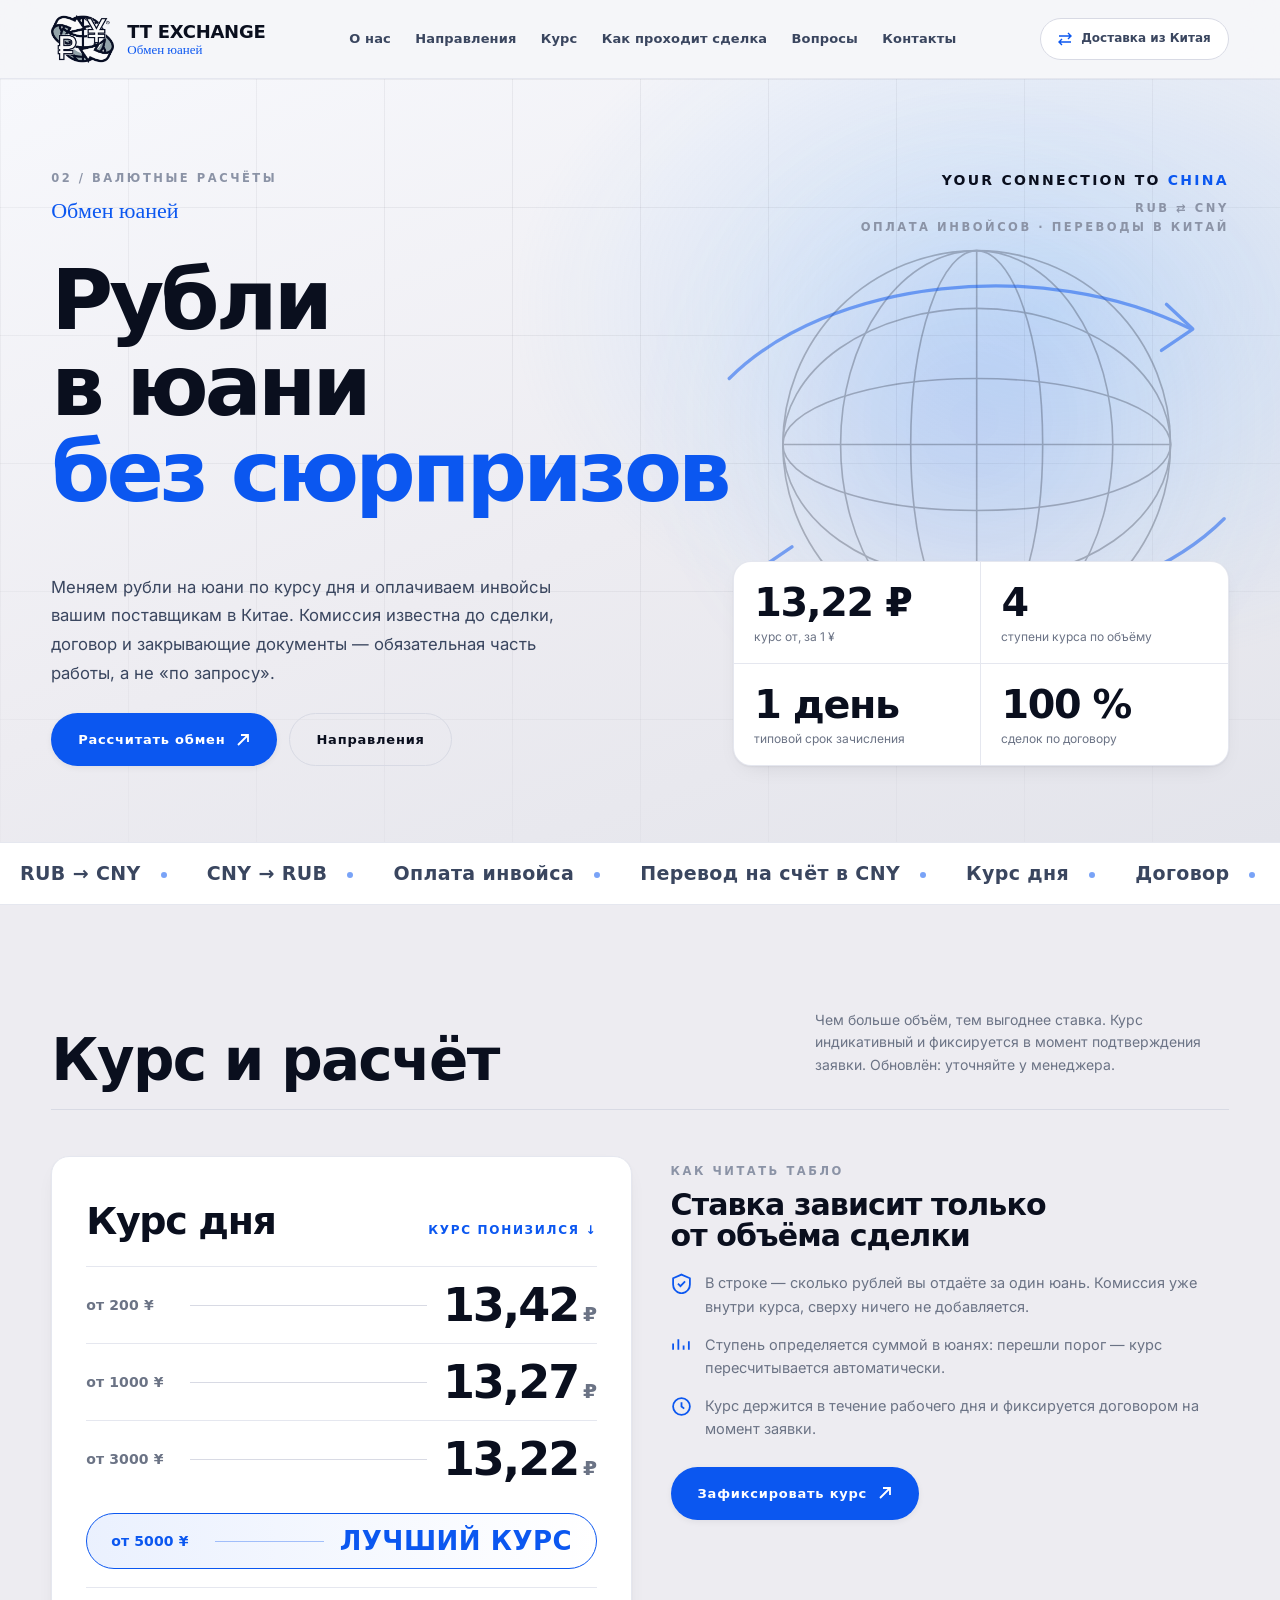
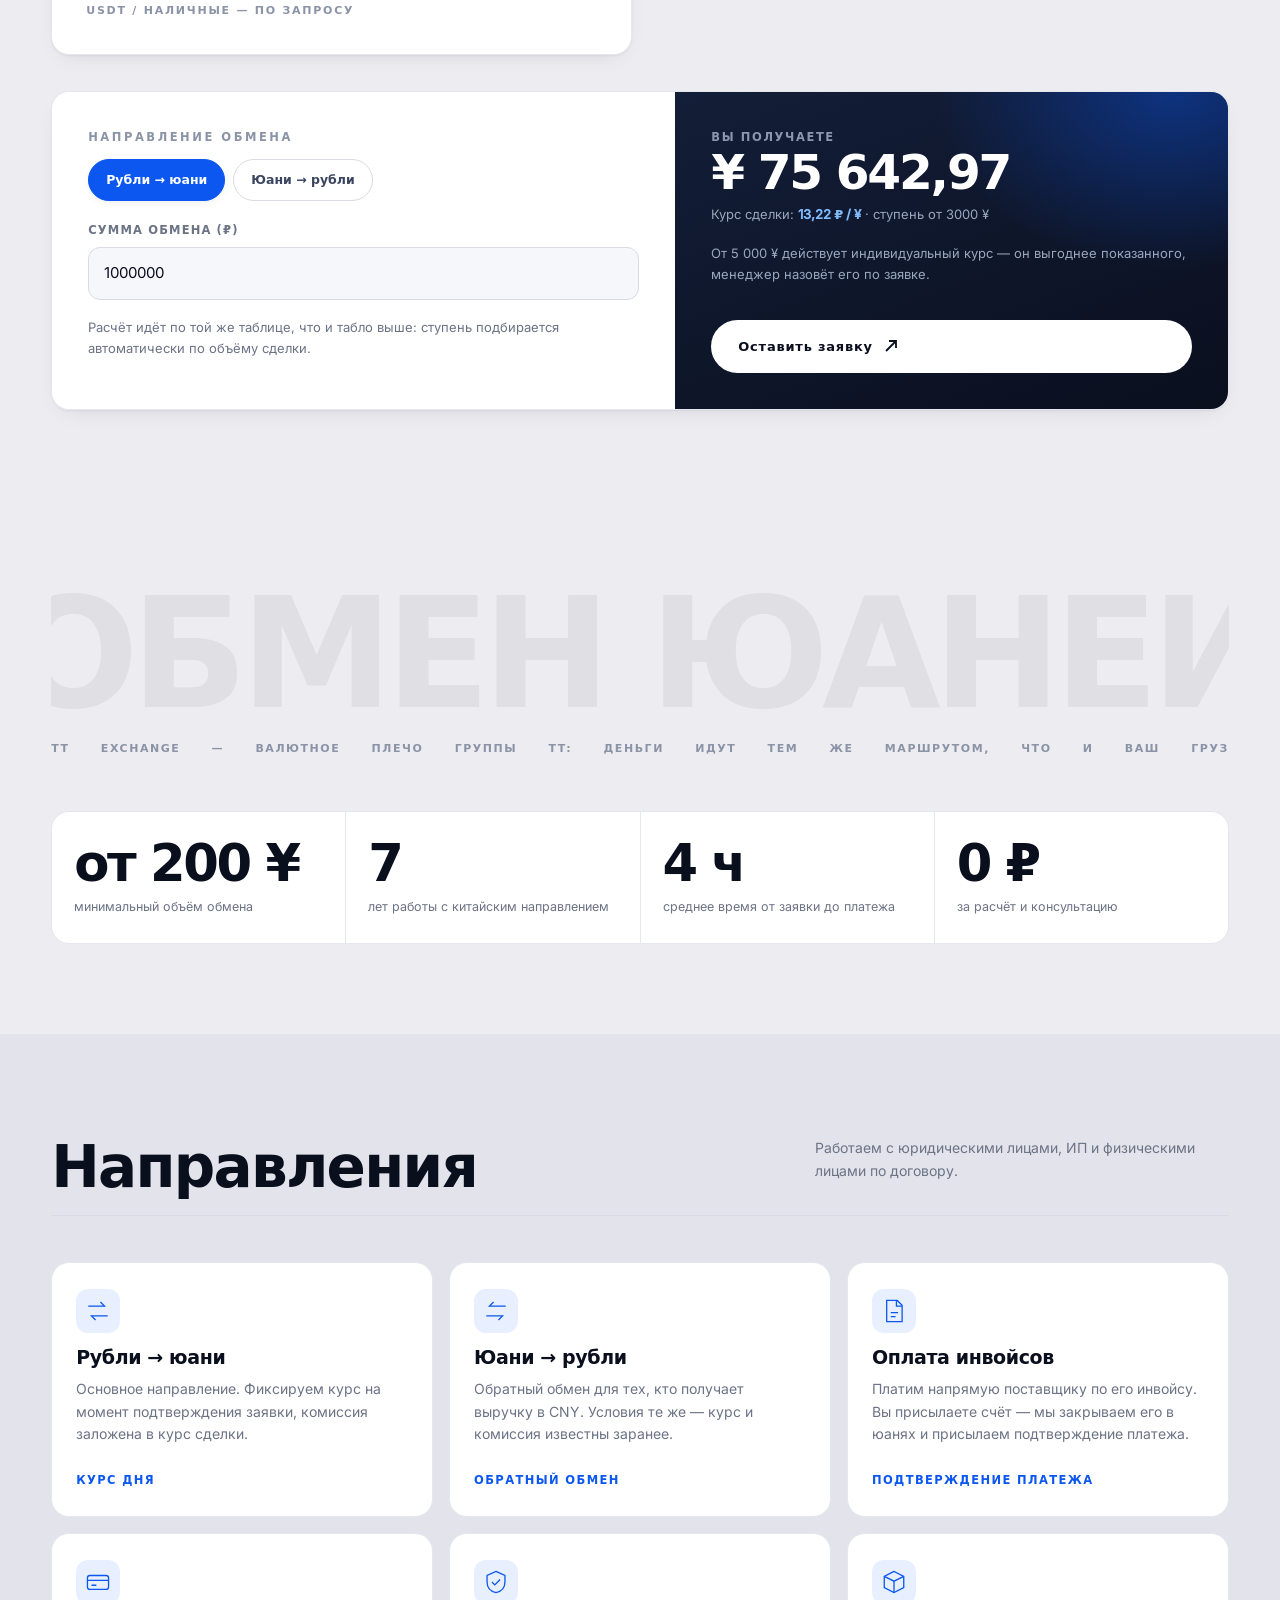
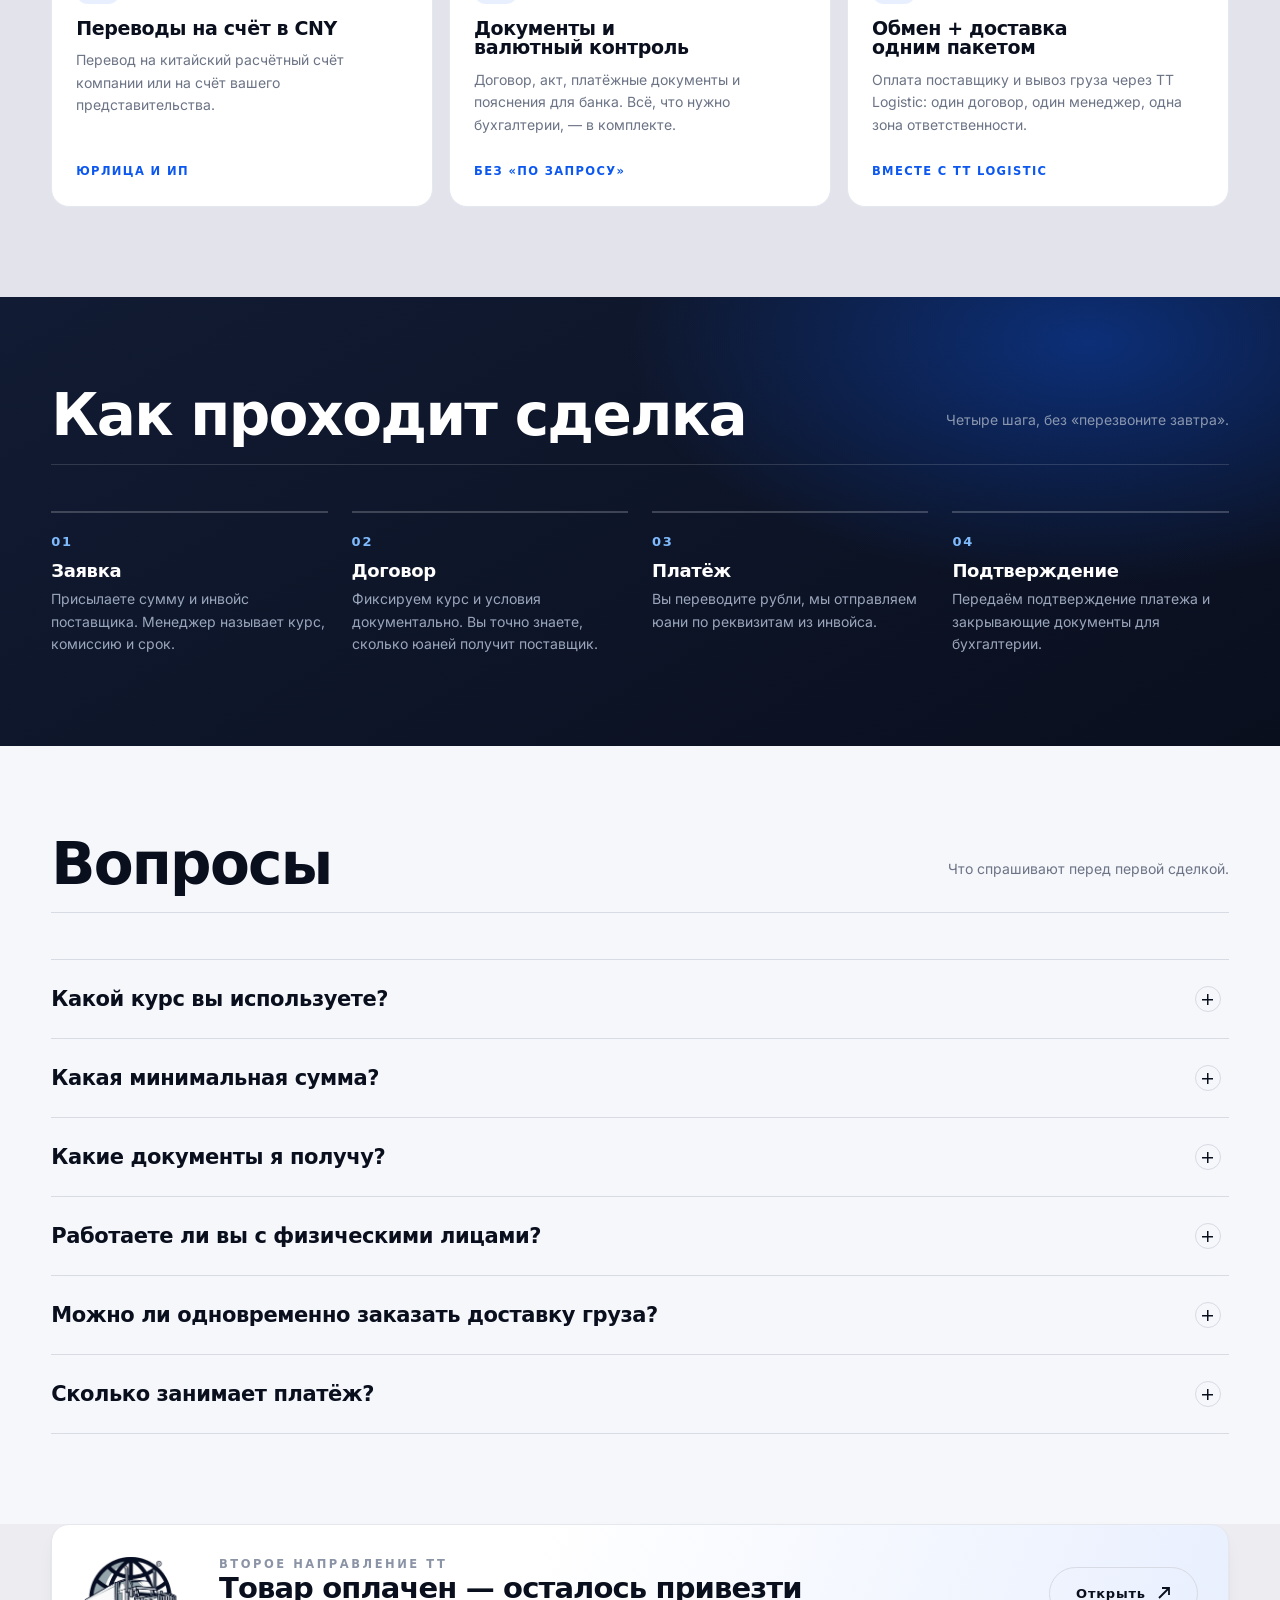
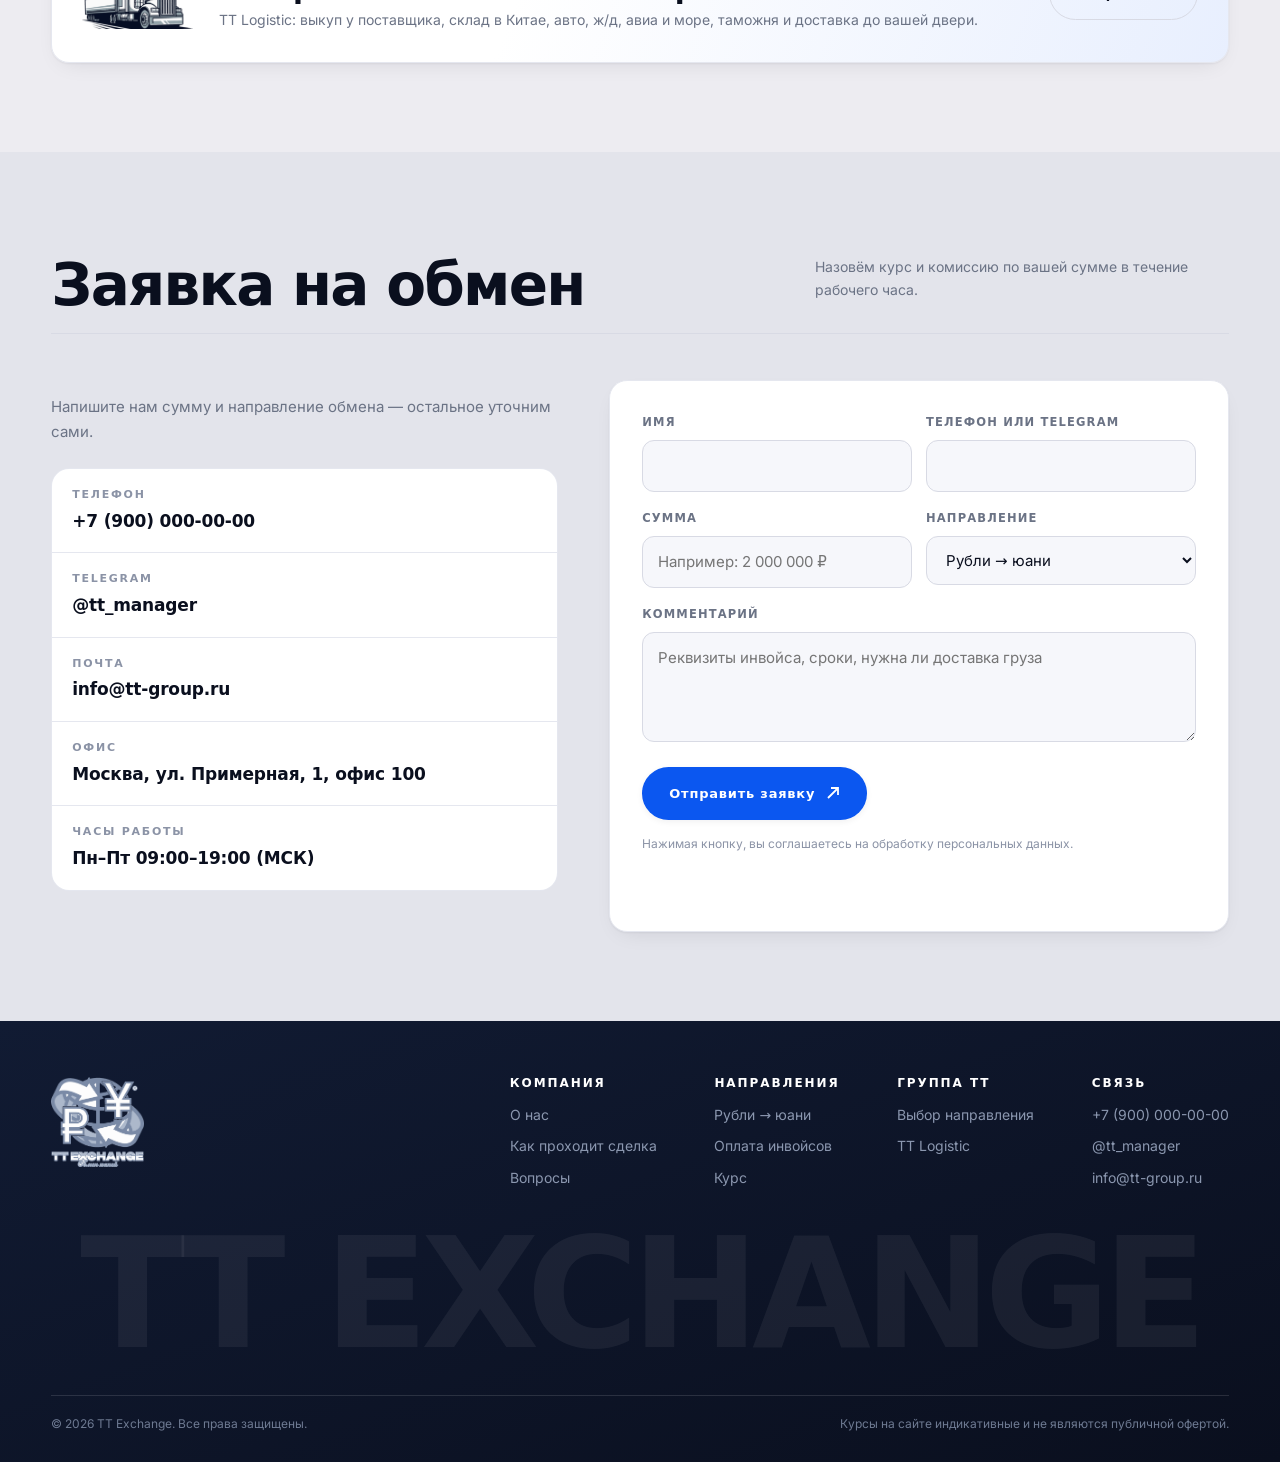
==== commit 294abc75: "Убран блок «Задача / Решение», логотипы приведены в порядок Блок с двумя колонками «Задача» и «Решен" ====
--- a/exchange.html
+++ b/exchange.html
@@ -20,7 +20,10 @@
   <div class="hdr__in">
     <a class="hdr__logo logo" href="index.html" aria-label="TT Exchange — на главную">
       <img class="logo__mark" src="assets/img/mark-exchange.png" alt="" width="460" height="350">
-      <img class="logo__word" src="assets/img/word-exchange-dark.png" alt="TT Exchange — обмен юаней" width="720" height="120">
+      <span class="logo__text">
+        <span class="logo__name">TT Exchange</span>
+        <span class="logo__sub">Обмен юаней</span>
+      </span>
     </a>
     <nav class="hdr__nav" aria-label="Основная навигация">
       <a href="#about">О нас</a>
@@ -185,24 +188,8 @@
 <!-- ================= О КОМПАНИИ ================= -->
 <section class="sec" id="about">
   <div class="shell">
-    <div class="hero__top reveal">
-      <div style="max-width:34ch">
-        <div class="eyebrow">Задача</div>
-        <p class="muted" style="font-size:14px;margin-top:10px">
-          Импортёру нужно заплатить фабрике в юанях: быстро, по понятному курсу
-          и так, чтобы у бухгалтерии остались документы, а у банка — не осталось вопросов.
-        </p>
-      </div>
-      <div style="max-width:34ch;text-align:right">
-        <div class="eyebrow">Решение</div>
-        <p class="muted" style="font-size:14px;margin-top:10px">
-          TT Exchange фиксирует курс на сделку, показывает комиссию до подписания
-          и сопровождает платёж документами. Тот же менеджер ведёт и логистику груза.
-        </p>
-      </div>
-    </div>
-
-    <div style="display:flex;justify-content:center;margin:clamp(24px,4vw,52px) 0 18px;overflow:hidden">
+
+    <div style="display:flex;justify-content:center;margin:0 0 18px;overflow:hidden">
       <span class="mega">ОБМЕН ЮАНЕЙ</span>
     </div>
 
@@ -372,7 +359,7 @@
 <footer class="ftr">
   <div class="ftr__in">
     <div class="ftr__top">
-      <a class="ftr__logo" href="index.html"><img src="assets/img/logo-exchange.png" alt="TT Exchange" width="820" height="789"></a>
+      <a class="ftr__logo" href="index.html"><img src="assets/img/logo-exchange-light.png" alt="TT Exchange" width="820" height="789"></a>
       <div class="ftr__cols">
         <div class="ftr__col">
           <h4>Компания</h4>
--- a/assets/css/base.css
+++ b/assets/css/base.css
@@ -191,8 +191,20 @@
   .reveal{opacity:1;transform:none;transition:none}
 }
 
-/* --- Логотип (знак + надпись из оригинального лого) ------------- */
-.logo{display:inline-flex;align-items:center;gap:14px}
-.logo__mark{height:var(--logo-mark,46px);width:auto}
-.logo__word{height:var(--logo-word,22px);width:auto}
+/* --- Логотип ---------------------------------------------------
+   В крупных местах (портал, подвал, плашка перехода) стоит цельный
+   логотип. В шапке — фирменный знак и название набором: надпись на
+   оригинале перекрыта тенью грузовика и не отделяется без потерь. */
+.logo{display:inline-flex;align-items:center;gap:13px}
+.logo__mark{height:var(--logo-mark,46px);width:auto;flex:none}
+.logo__text{display:flex;flex-direction:column;gap:2px;line-height:1}
+.logo__name{
+  font-family:var(--display);font-weight:800;
+  font-size:var(--logo-name,17px);letter-spacing:-.015em;color:var(--ink);
+  text-transform:uppercase;
+}
+.logo__sub{
+  font-family:var(--script);
+  font-size:var(--logo-sub,12.5px);color:var(--accent);letter-spacing:0;
+}
 .logo--lockup img{height:var(--logo-lockup,120px);width:auto}
--- a/assets/css/site.css
+++ b/assets/css/site.css
@@ -14,7 +14,7 @@
   display:flex;align-items:center;justify-content:space-between;gap:20px;
   height:78px;
 }
-.hdr__logo{display:flex;align-items:center;gap:13px;--logo-mark:46px;--logo-word:27px}
+.hdr__logo{--logo-mark:48px;--logo-name:18px;--logo-sub:13px}
 .hdr__nav{display:flex;align-items:center;gap:clamp(12px,1.9vw,28px)}
 .hdr__nav a{
   position:relative;
@@ -359,7 +359,7 @@
 }
 .ftr__in{width:var(--shell);margin-inline:auto;position:relative;z-index:2}
 .ftr__top{display:flex;justify-content:space-between;gap:30px;flex-wrap:wrap;align-items:flex-start}
-.ftr__logo img{height:66px;width:auto}
+.ftr__logo img{height:clamp(78px,7vw,98px);width:auto}
 .ftr__cols{display:flex;gap:clamp(22px,4.5vw,72px);flex-wrap:wrap}
 .ftr__col h4{font-family:var(--display);font-weight:700;font-size:12px;letter-spacing:.16em;text-transform:uppercase;color:#fff;margin-bottom:14px}
 .ftr__col a,.ftr__col p{display:block;font-size:14px;color:#8B97AF;margin:0 0 9px;transition:color .2s}
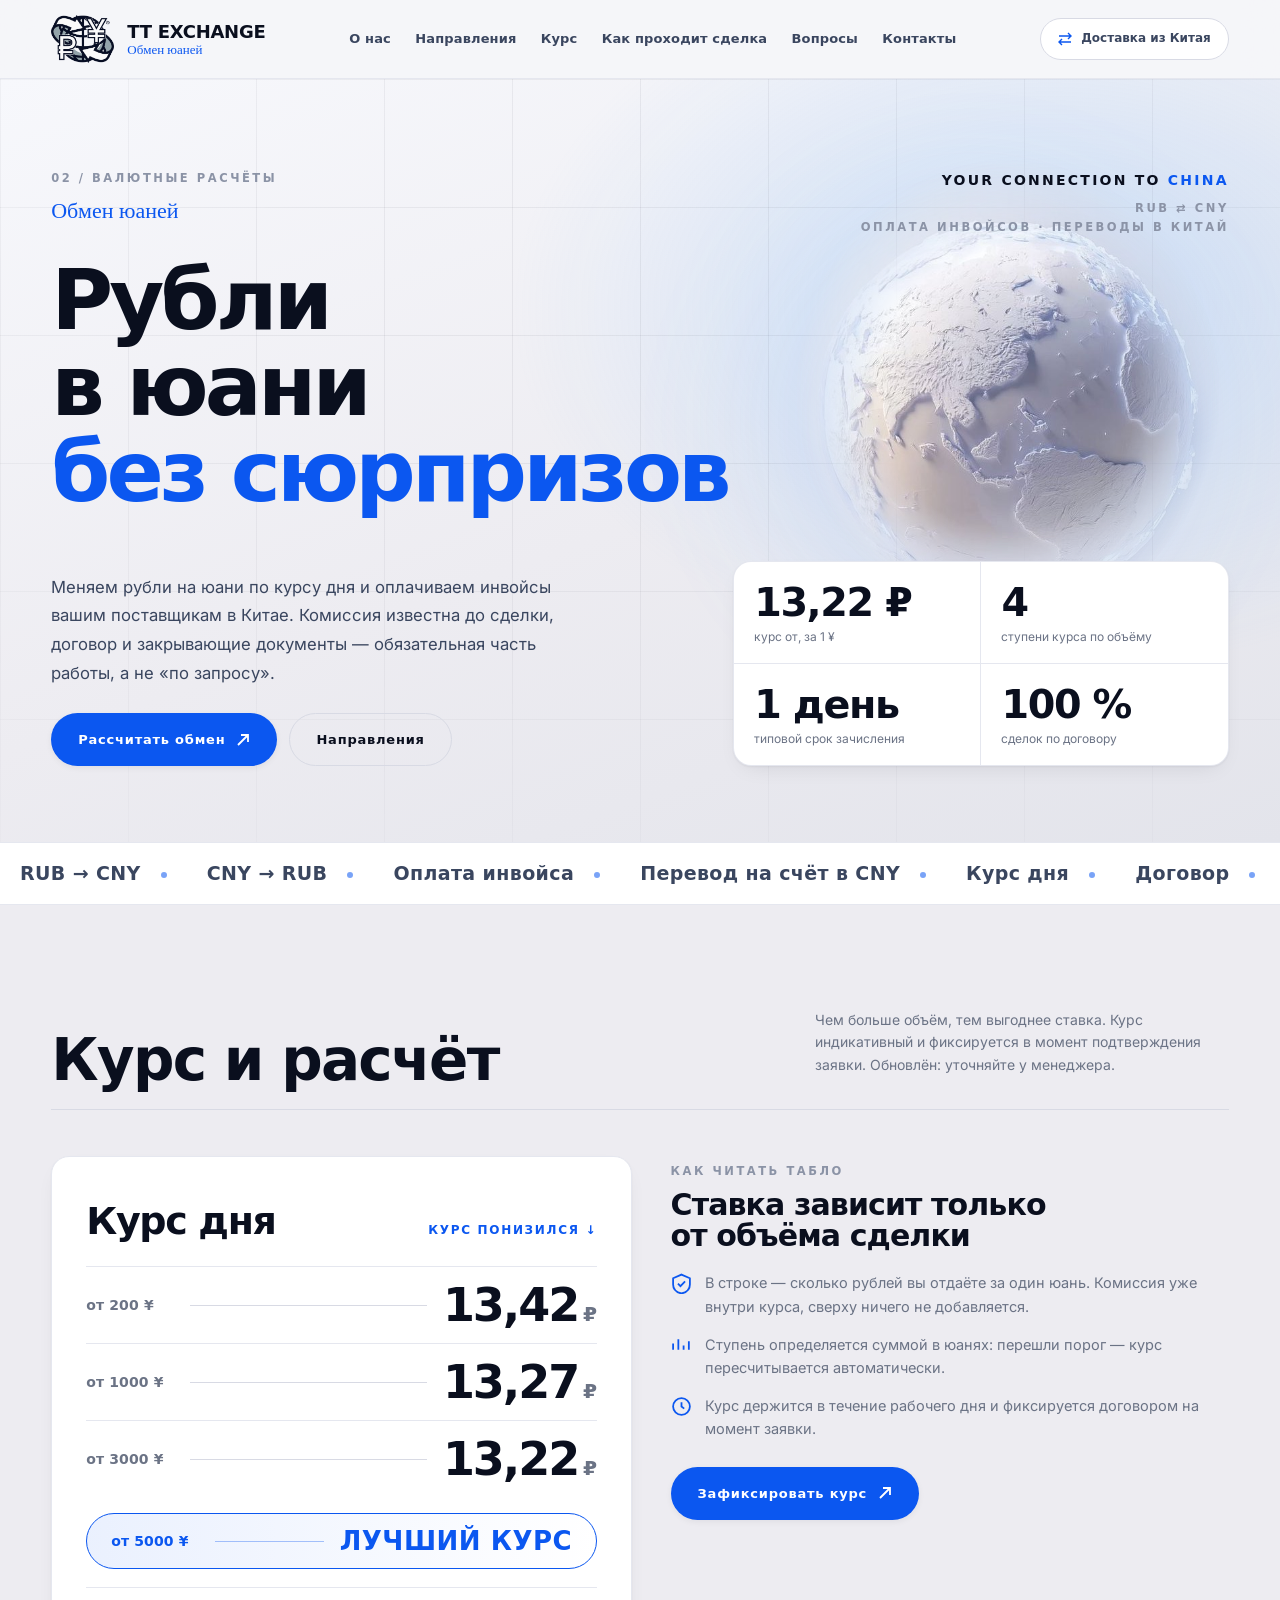
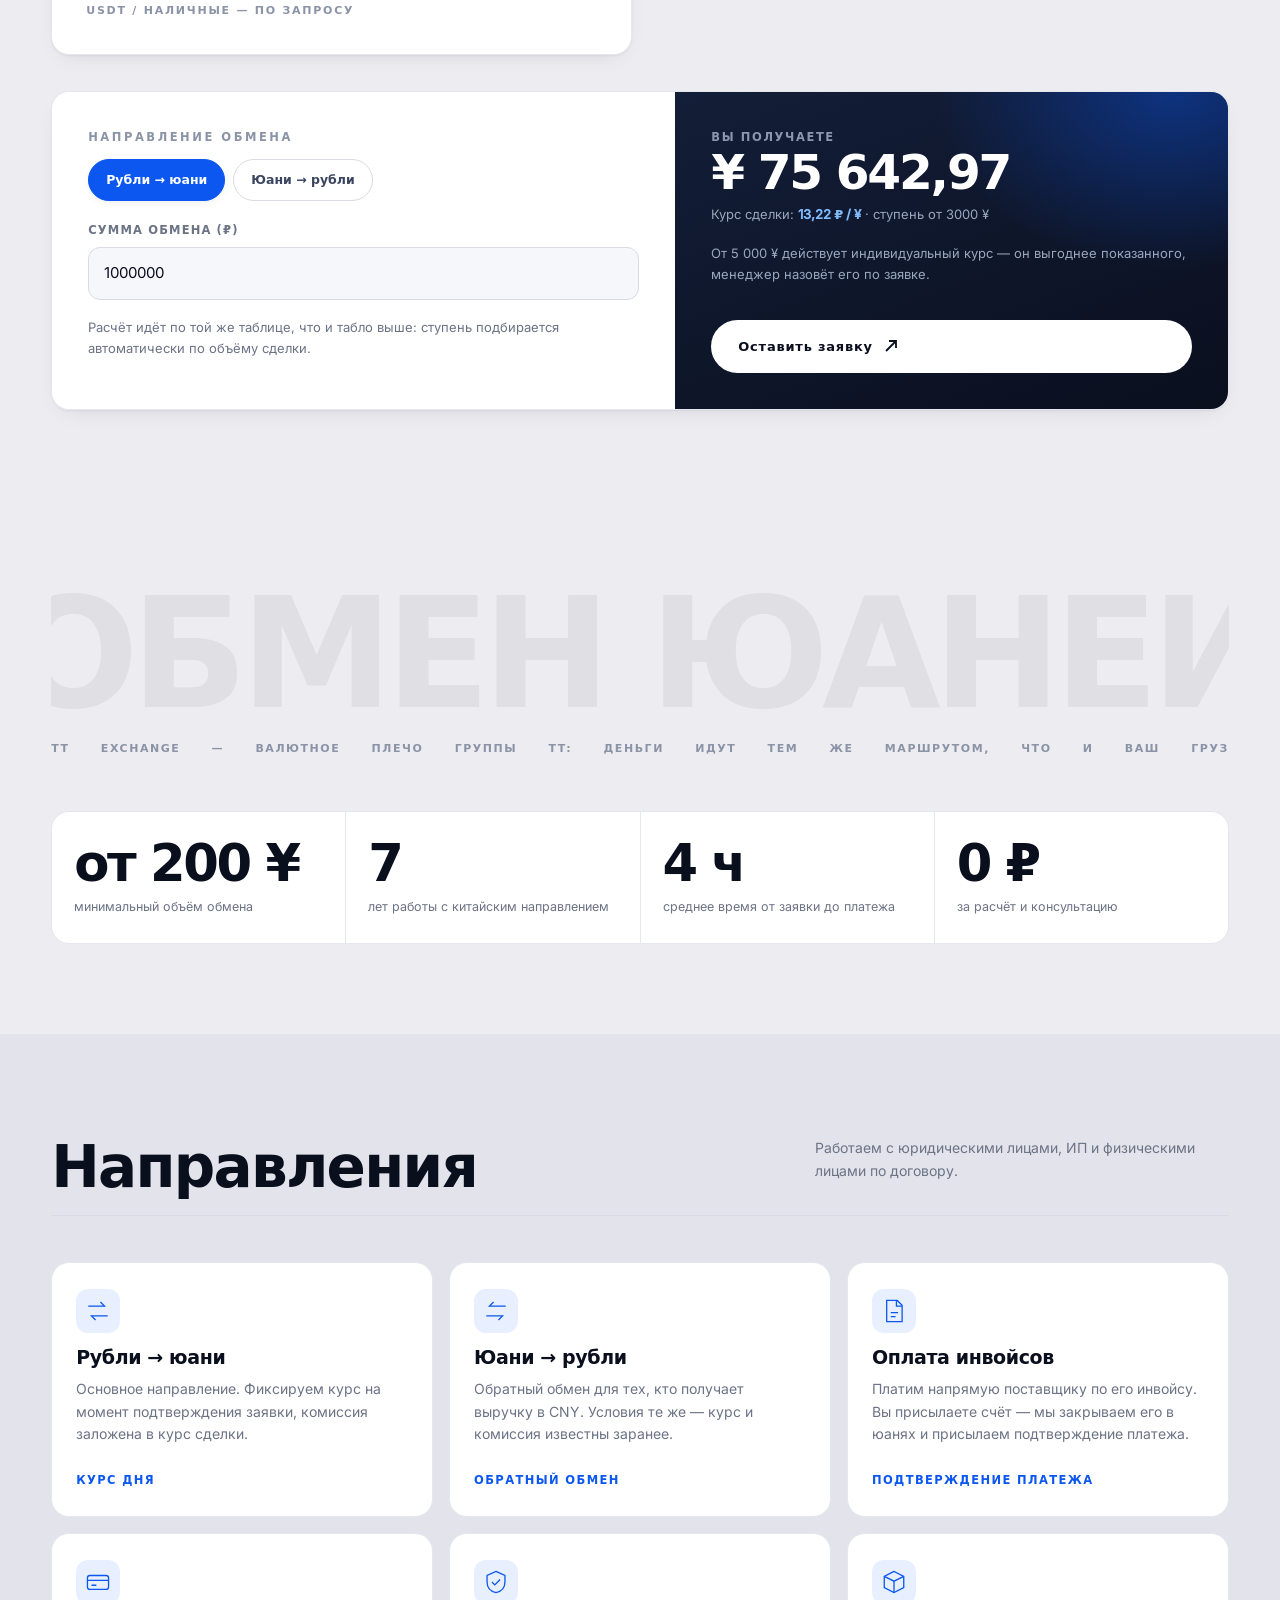
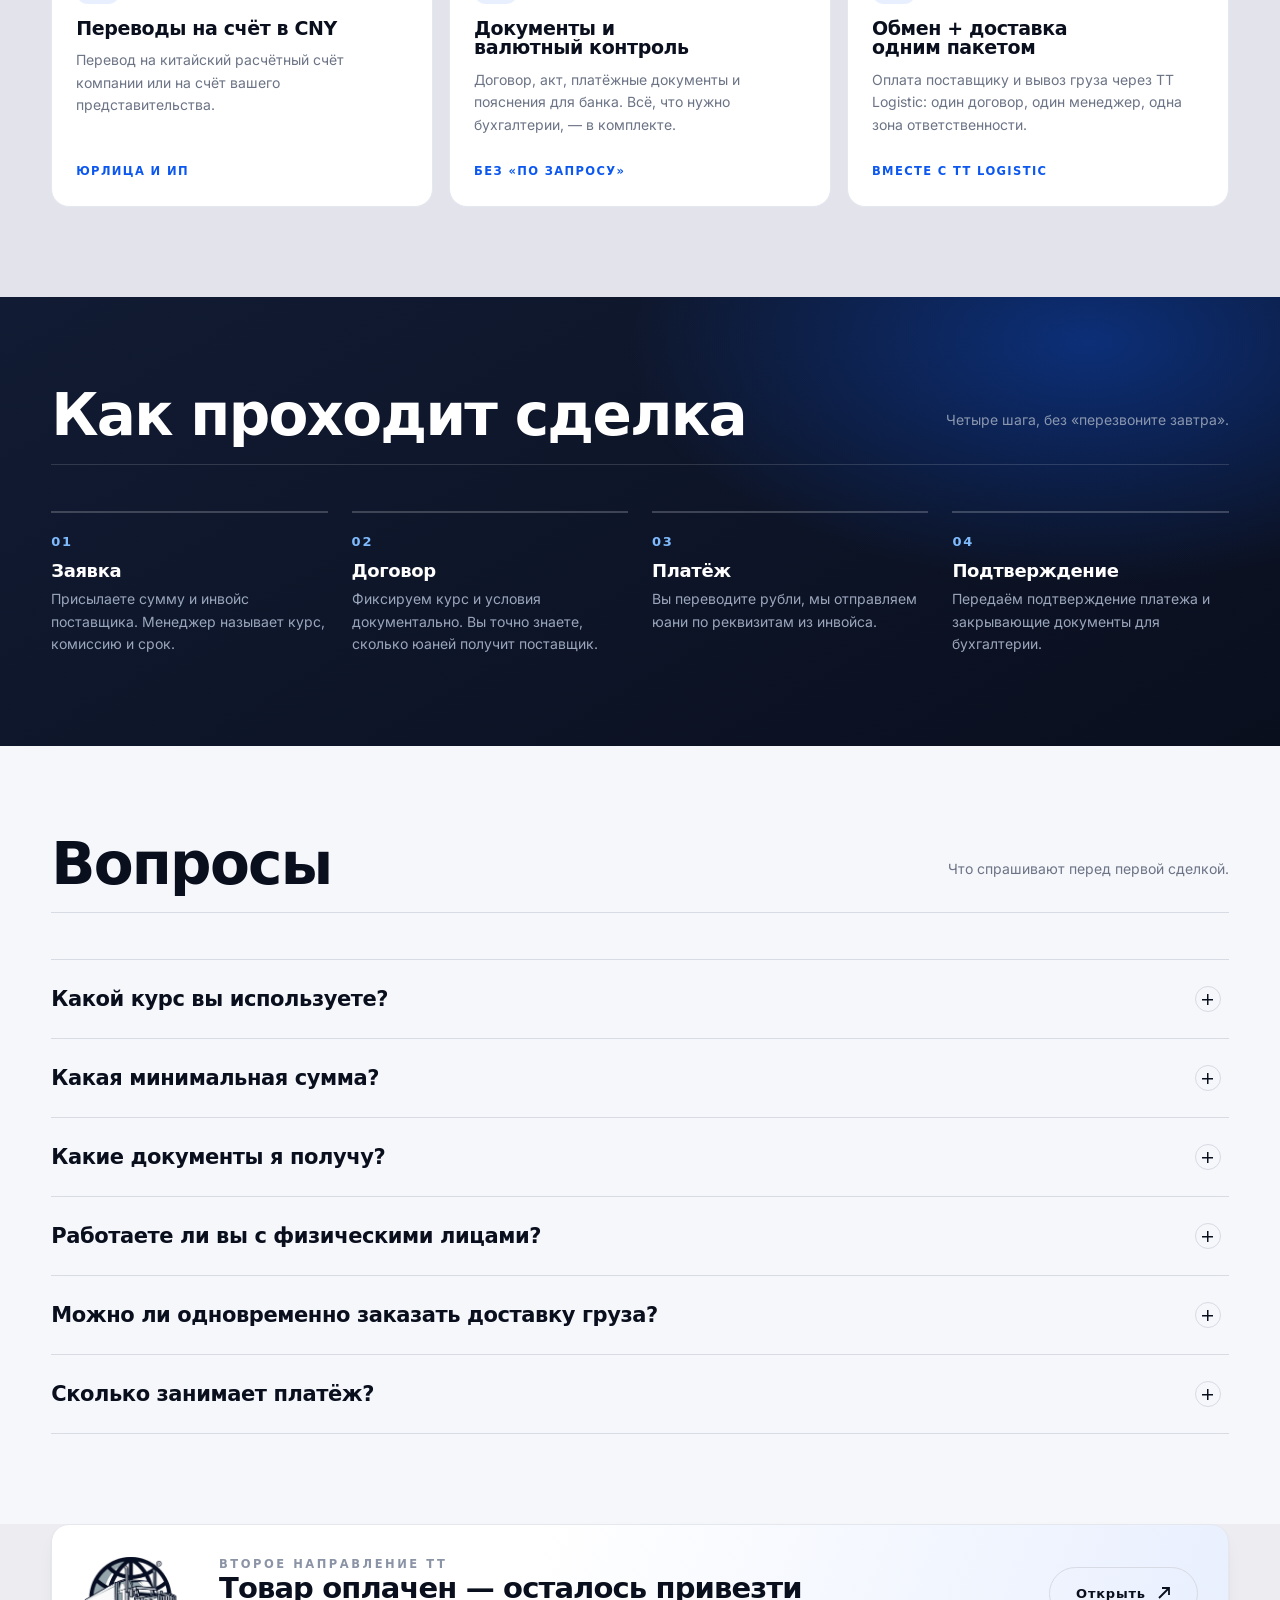
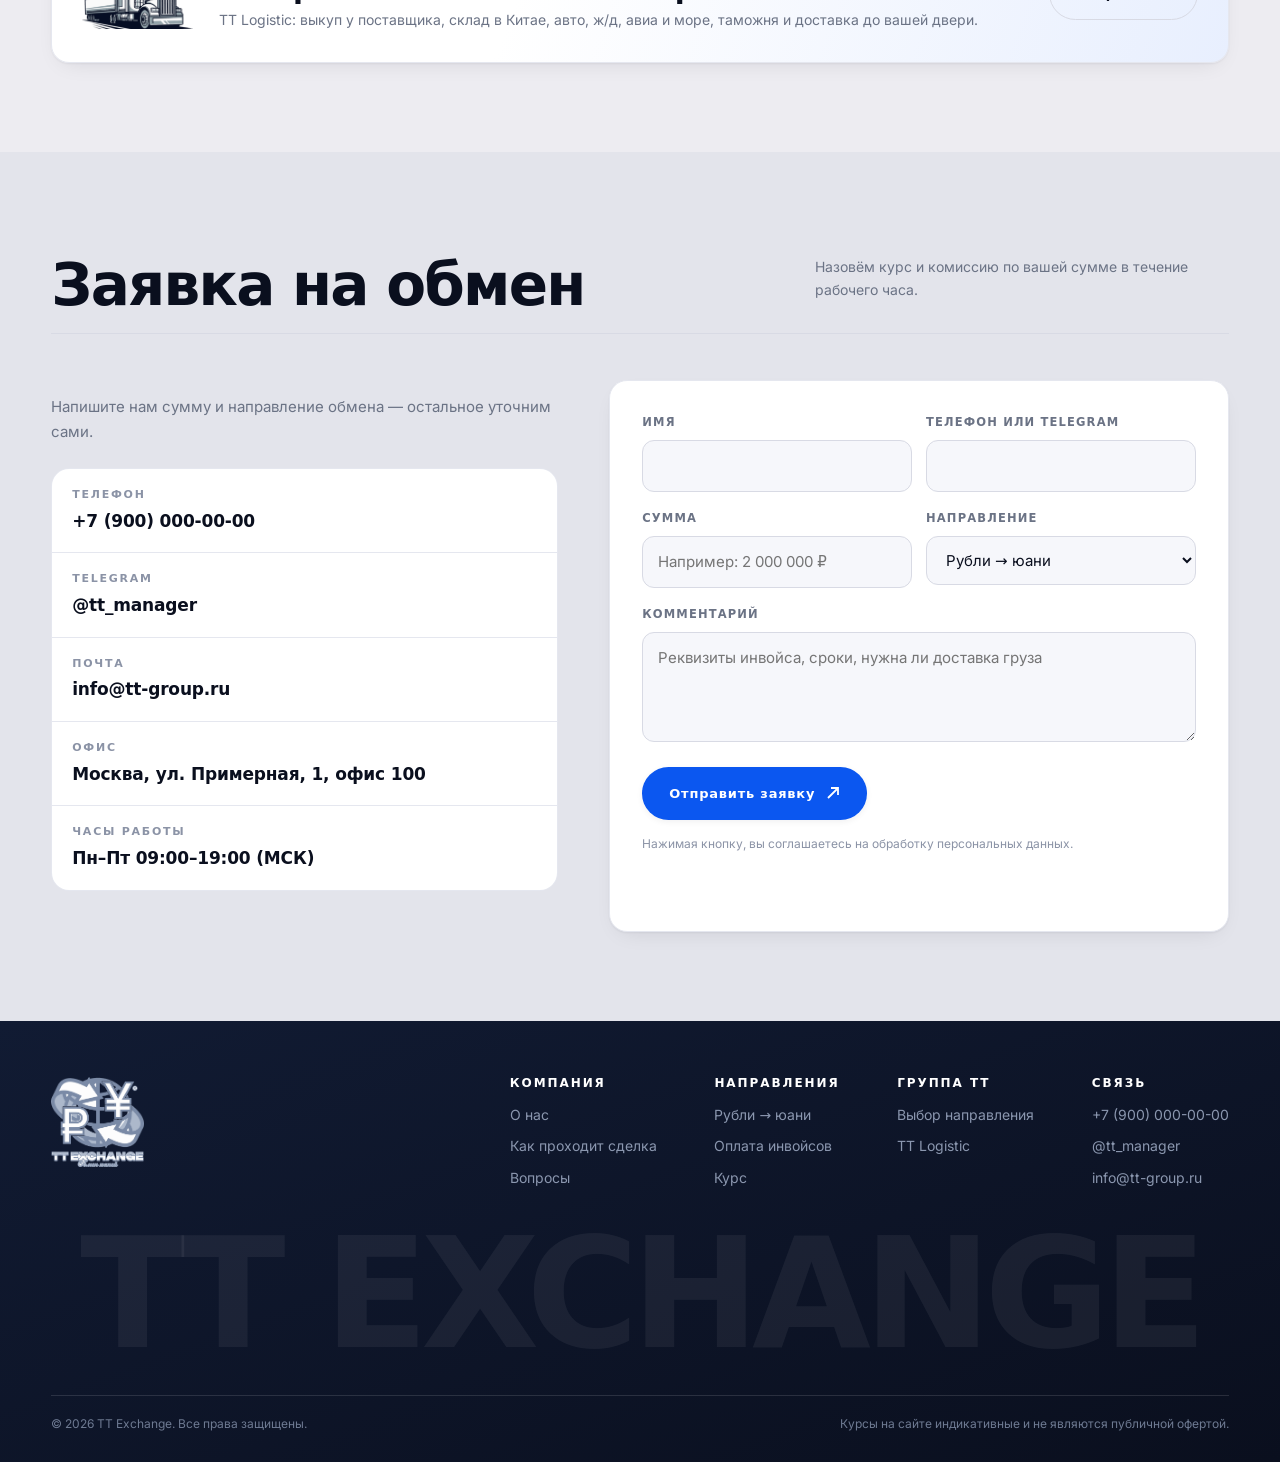
==== commit 748492a0: "Фотографии контейнера и глобуса в первых экранах Нарисованная векторная графика в героях заменена пр" ====
--- a/exchange.html
+++ b/exchange.html
@@ -49,23 +49,8 @@
 <section class="hero">
   <div class="grid-bg"></div>
   <div class="glow hero__glow"></div>
-  <div class="hero__art" aria-hidden="true">
-    <svg viewBox="0 0 900 700" fill="none">
-      <g opacity=".26" stroke="#0A0F1E" stroke-width="2">
-        <circle cx="470" cy="330" r="235"/>
-        <ellipse cx="470" cy="330" rx="235" ry="80"/>
-        <ellipse cx="470" cy="330" rx="235" ry="165"/>
-        <ellipse cx="470" cy="330" rx="80" ry="235"/>
-        <ellipse cx="470" cy="330" rx="165" ry="235"/>
-        <path d="M235 330h470M470 95v470"/>
-      </g>
-      <g opacity=".5" stroke="#0B57F0" stroke-width="4" stroke-linecap="round" stroke-linejoin="round">
-        <path d="M170 250c120-120 380-150 560-60"/>
-        <path d="M700 160l32 30-38 26"/>
-        <path d="M770 420c-120 120-380 150-560 60"/>
-        <path d="M240 510l-32-30 38-26"/>
-      </g>
-    </svg>
+  <div class="hero__art hero__art--globe" aria-hidden="true">
+    <img src="assets/img/hero-globe.jpg" alt="" width="656" height="720" loading="eager" decoding="async">
   </div>
 
   <div class="hero__in">
--- a/assets/css/site.css
+++ b/assets/css/site.css
@@ -109,9 +109,28 @@
 .hero__fact > span{font-size:12px;color:var(--muted);letter-spacing:0;line-height:1.45;display:block;margin-top:4px}
 .hero__art{position:absolute;inset:0;z-index:1;pointer-events:none}
 .hero__art svg{position:absolute;right:-4%;top:50%;transform:translateY(-50%);width:min(58vw,820px);height:auto}
+.hero__art img{
+  position:absolute;right:2%;top:46%;
+  transform:translateY(-50%);
+  width:auto;max-width:none;
+}
+/* Контейнер: фотография с вырезанным фоном */
+.hero__art--container img{
+  height:clamp(190px,26vw,330px);
+}
+/* Глобус: белый на светлом не вырезается, поэтому растворяем кадр
+   маской и умножением — фон снимка уходит в фон страницы */
+.hero__art--globe img{
+  height:clamp(260px,38vw,540px);
+  right:4%;top:41%;
+  mix-blend-mode:multiply;
+  -webkit-mask-image:radial-gradient(closest-side,#000 58%,rgba(0,0,0,.45) 78%,transparent 96%);
+          mask-image:radial-gradient(closest-side,#000 58%,rgba(0,0,0,.45) 78%,transparent 96%);
+}
 @media (max-width:900px){
   .hero__grid{grid-template-columns:1fr}
-  .hero__art{opacity:.5}
+  .hero__art{opacity:.42}
+  .hero__art img{right:-6%}
 }
 
 /* Бегущая строка */
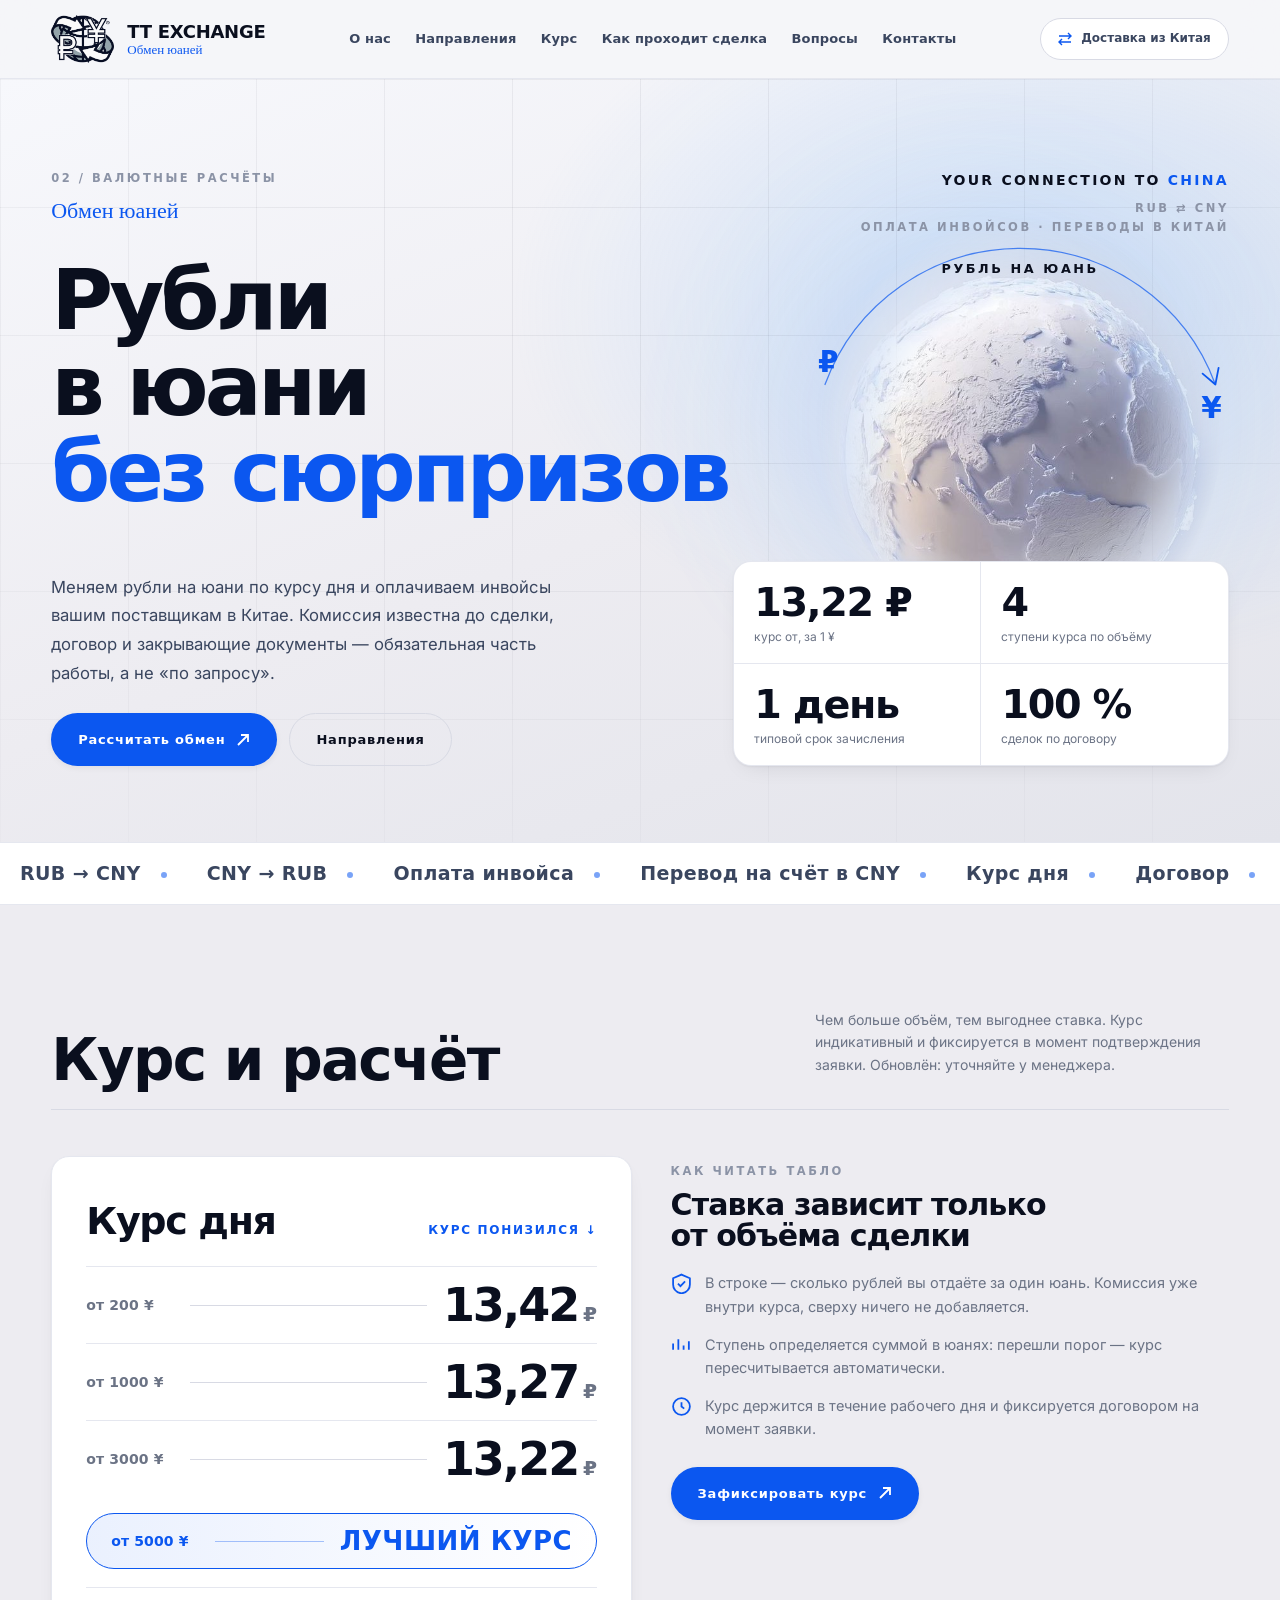
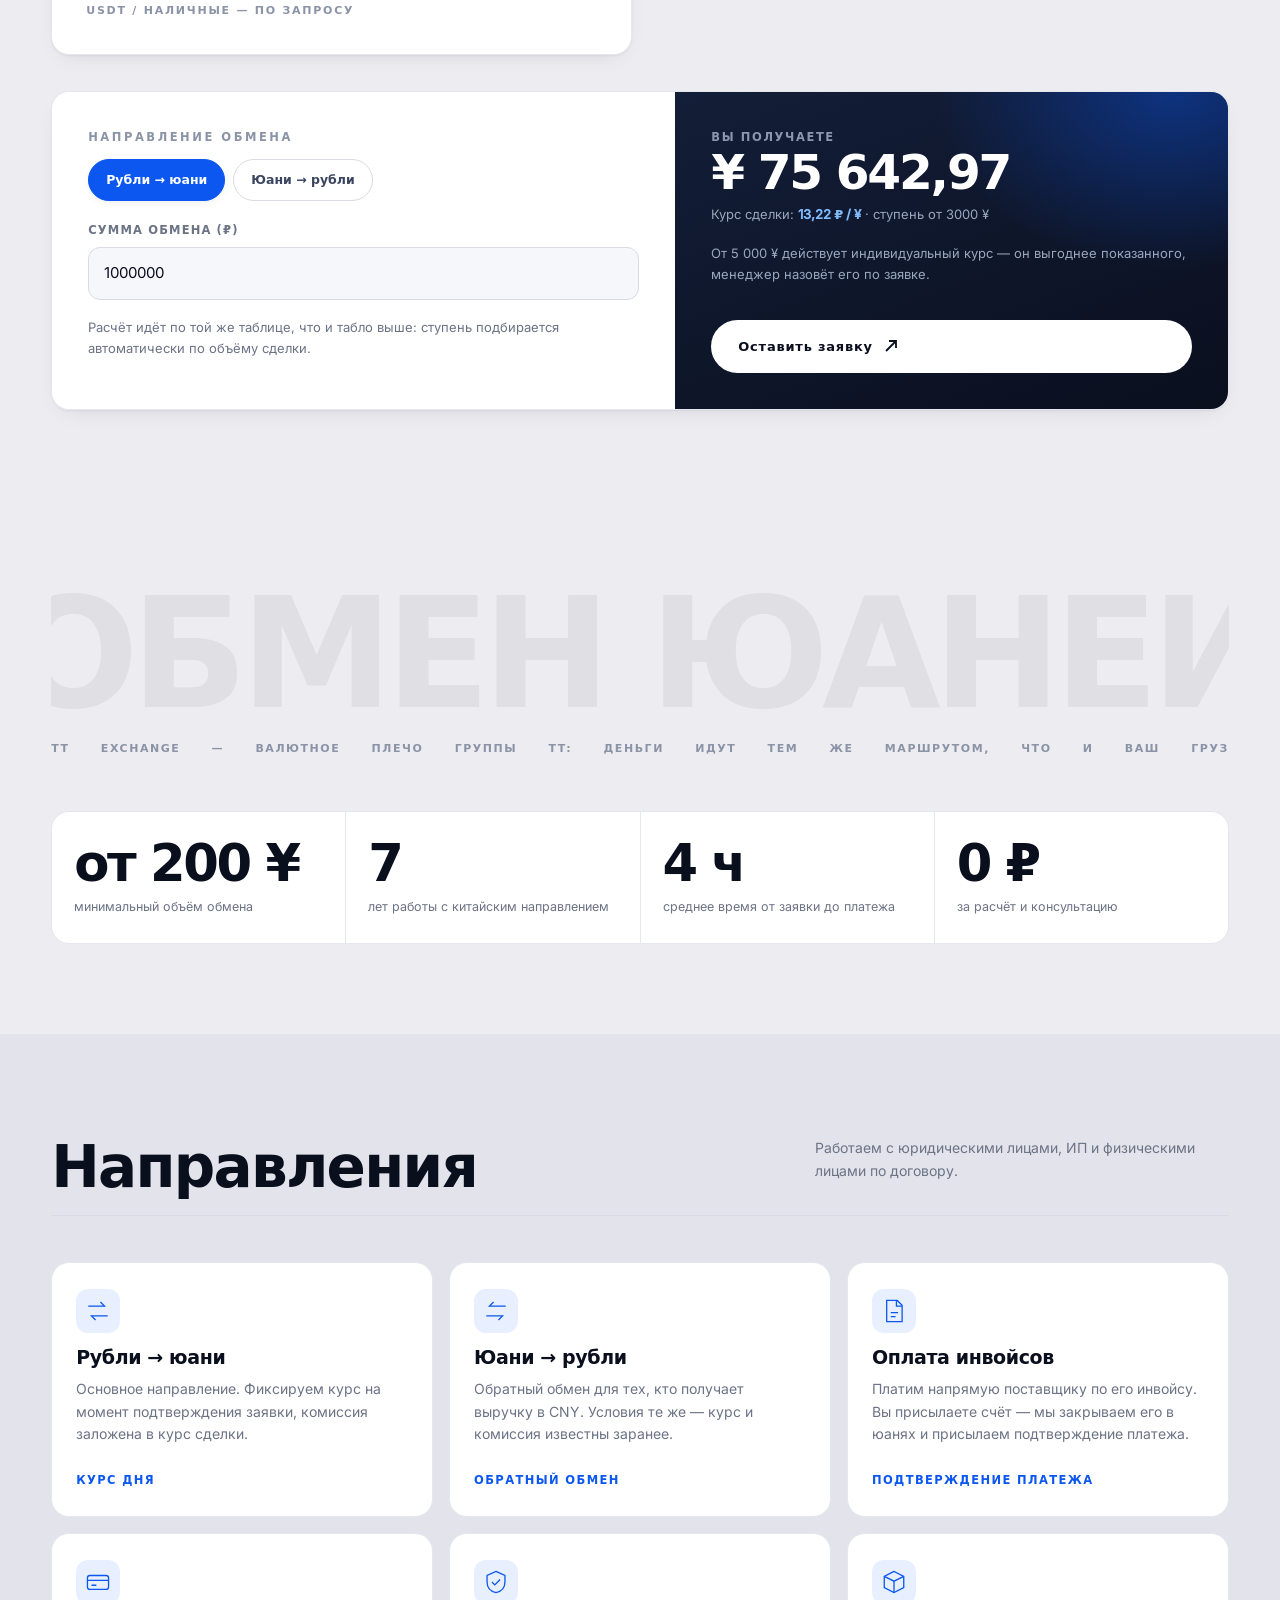
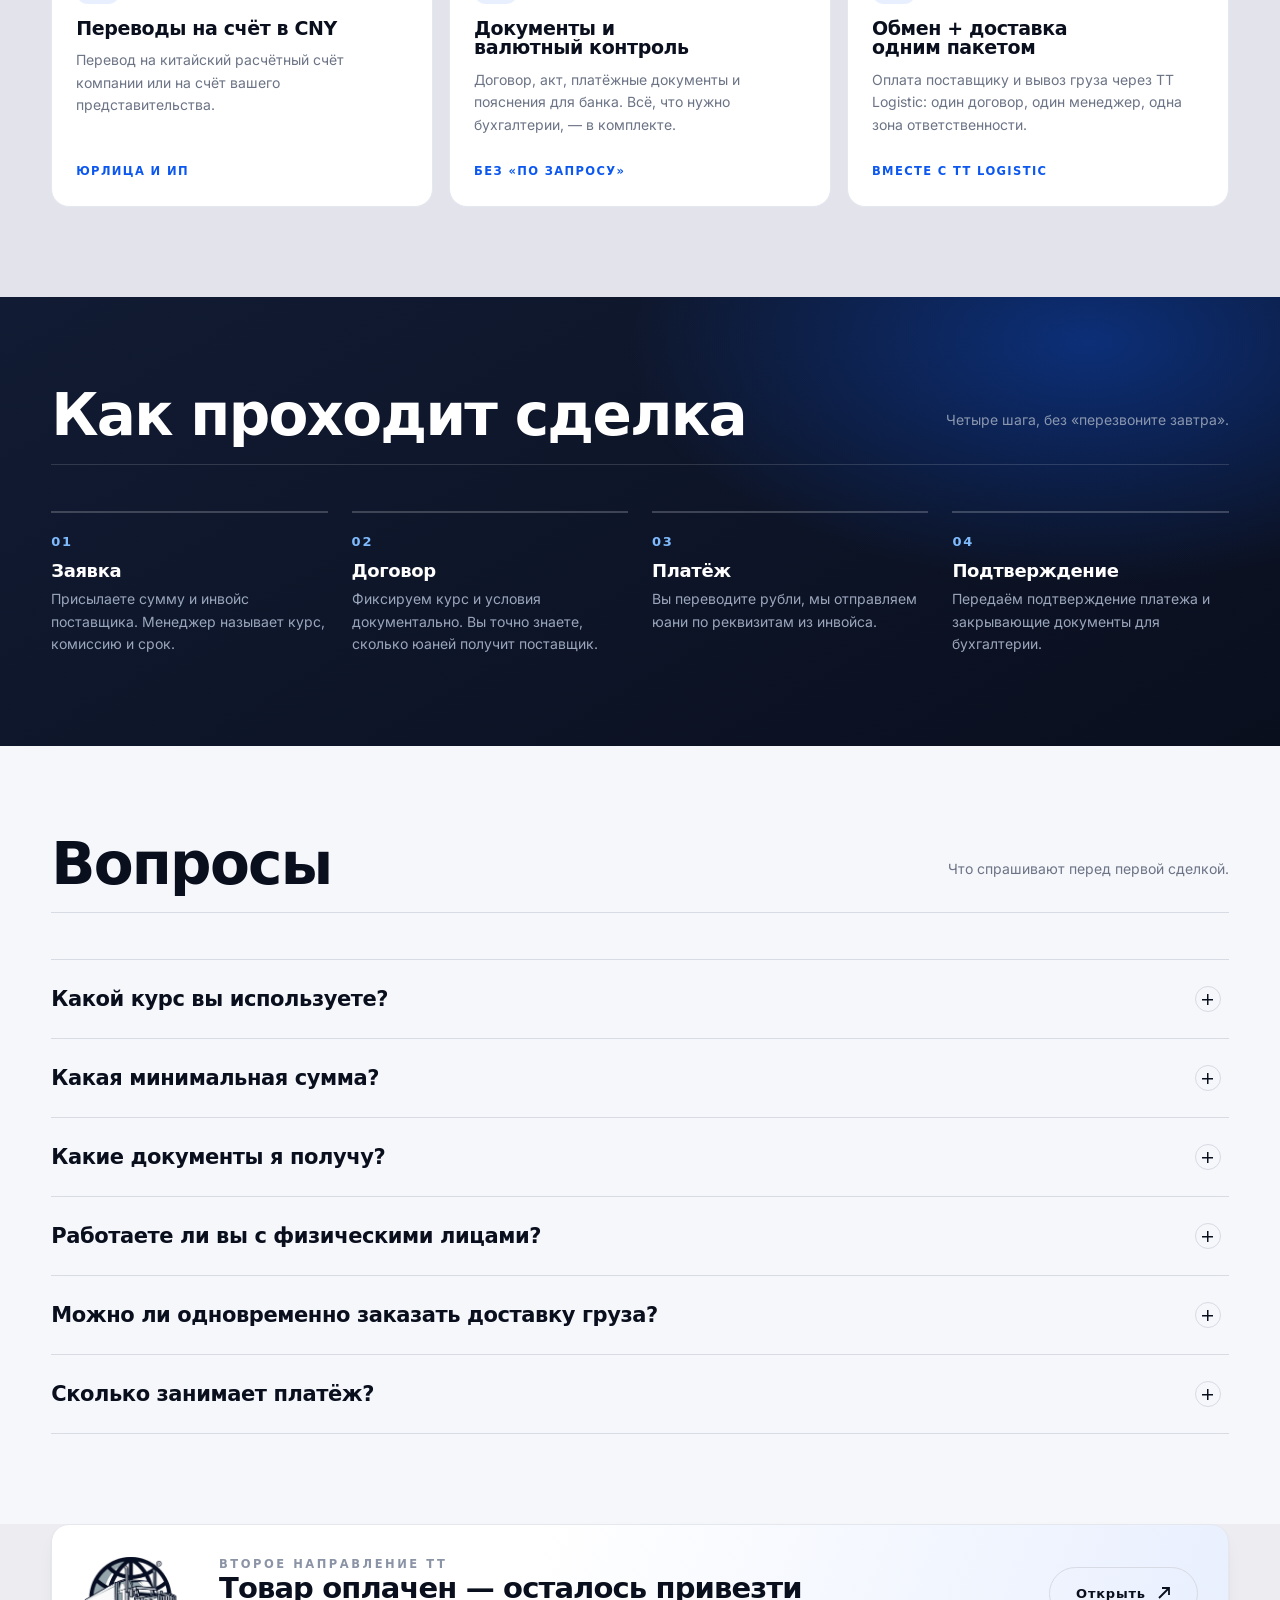
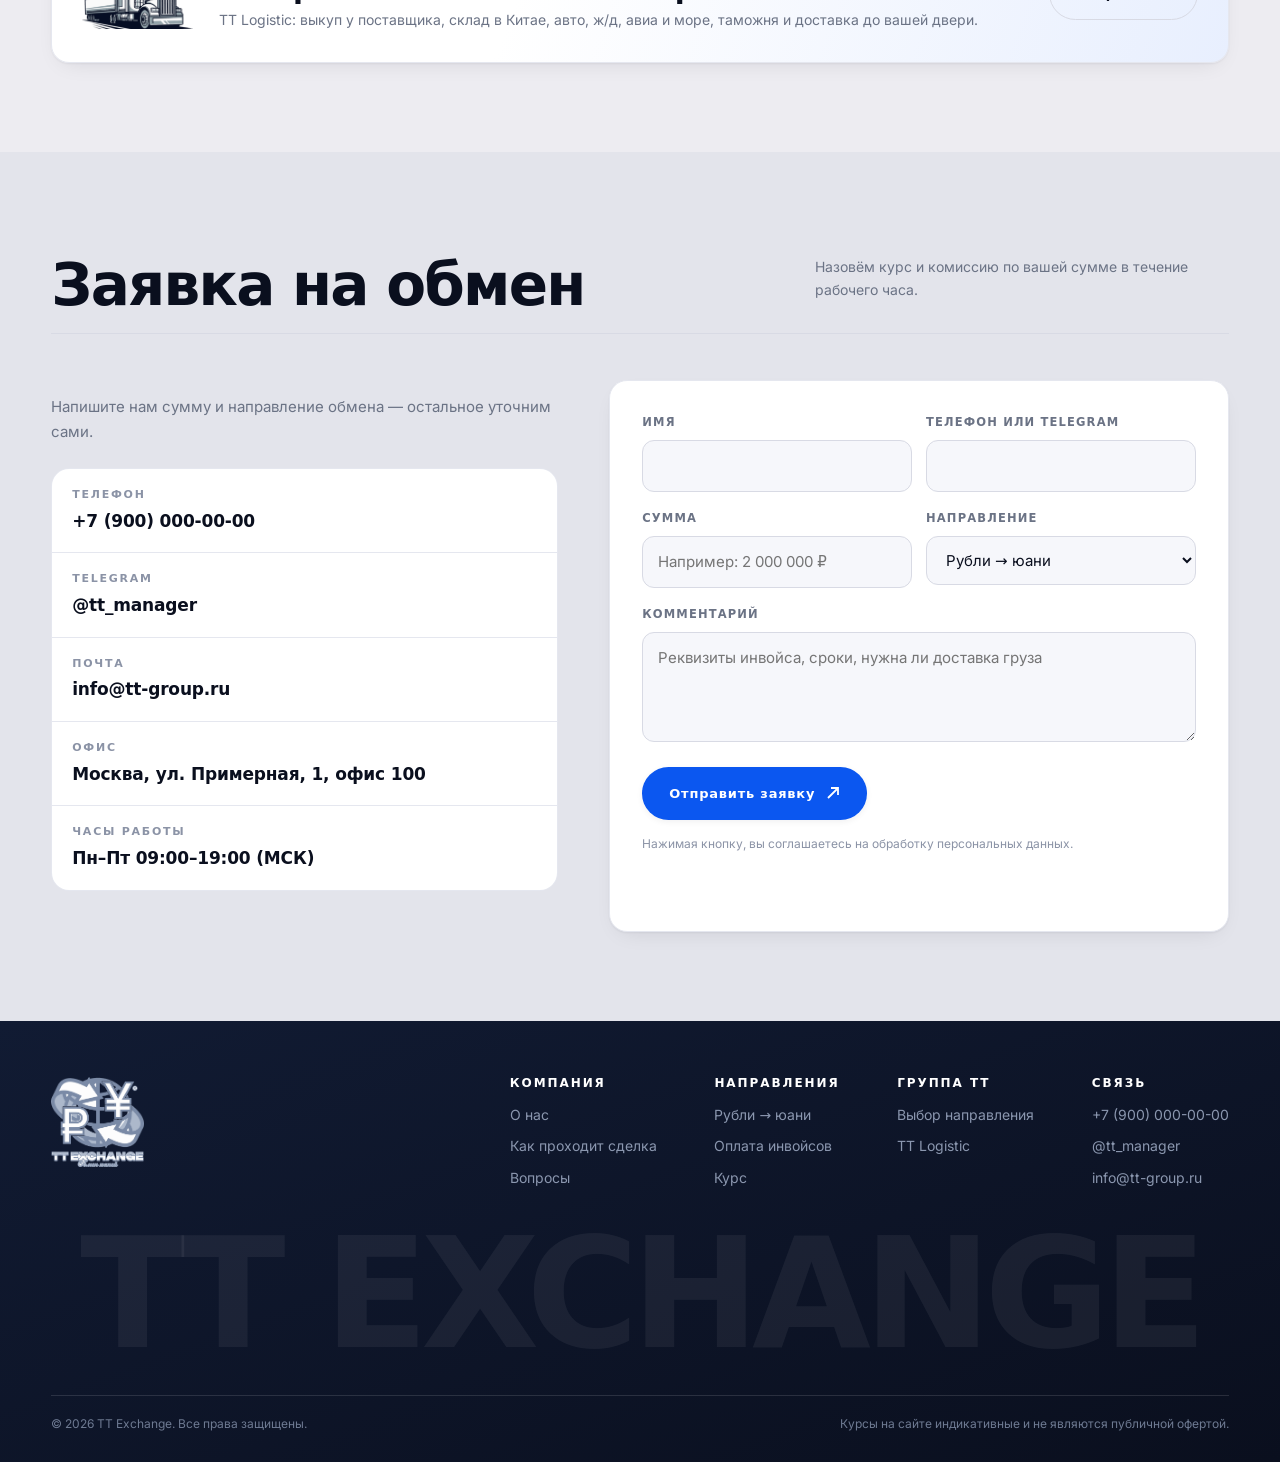
==== commit 548cc4f9: "TT на контейнере и стрелка обмена у глобуса Контейнер: плейсхолдер шаблона MD заменён на TT на обеих" ====
--- a/exchange.html
+++ b/exchange.html
@@ -50,7 +50,16 @@
   <div class="grid-bg"></div>
   <div class="glow hero__glow"></div>
   <div class="hero__art hero__art--globe" aria-hidden="true">
-    <img src="assets/img/hero-globe.jpg" alt="" width="656" height="720" loading="eager" decoding="async">
+    <div class="hero__orb">
+      <img src="assets/img/hero-globe.jpg" alt="" width="656" height="720" loading="eager" decoding="async">
+      <svg class="swap" viewBox="0 0 656 720" fill="none" xmlns="http://www.w3.org/2000/svg">
+        <path class="swap__arc" d="M25 277A325 325 0 0 1 635 277"/>
+        <path class="swap__tip" d="M640 251 635 277 615 260"/>
+        <text class="swap__cur" x="14" y="258">₽</text>
+        <text class="swap__cur swap__cur--end" x="644" y="330">¥</text>
+        <text class="swap__cap" x="330" y="103">Рубль на юань</text>
+      </svg>
+    </div>
   </div>
 
   <div class="hero__in">
--- a/assets/css/site.css
+++ b/assets/css/site.css
@@ -120,12 +120,40 @@
 }
 /* Глобус: белый на светлом не вырезается, поэтому растворяем кадр
    маской и умножением — фон снимка уходит в фон страницы */
-.hero__art--globe img{
-  height:clamp(260px,38vw,540px);
-  right:4%;top:41%;
+.hero__orb{
+  position:absolute;right:4%;top:47%;
+  transform:translateY(-50%);
+  height:clamp(260px,36vw,520px);
+  aspect-ratio:656/720;
+}
+.hero__orb img{
+  position:absolute;inset:0;
+  width:100%;height:100%;max-width:none;
+  transform:none;
   mix-blend-mode:multiply;
   -webkit-mask-image:radial-gradient(closest-side,#000 58%,rgba(0,0,0,.45) 78%,transparent 96%);
           mask-image:radial-gradient(closest-side,#000 58%,rgba(0,0,0,.45) 78%,transparent 96%);
+}
+
+/* Стрелка обмена поверх глобуса — тонкая дуга, знаки валют и подпись */
+.swap{position:absolute;inset:0;width:100%;height:100%;overflow:visible}
+.swap__arc{
+  fill:none;stroke:var(--accent);stroke-width:2;stroke-linecap:round;
+  opacity:.7;
+}
+.swap__tip{
+  fill:none;stroke:var(--accent);stroke-width:2.8;
+  stroke-linecap:round;stroke-linejoin:round;
+}
+.swap__cur{
+  fill:var(--accent);font-family:var(--display);font-weight:800;
+  font-size:46px;letter-spacing:-.02em;
+}
+.swap__cur--end{text-anchor:end}
+.swap__cap{
+  fill:var(--ink);font-family:var(--display);font-weight:700;
+  font-size:20px;letter-spacing:.2em;text-anchor:middle;
+  text-transform:uppercase;
 }
 @media (max-width:900px){
   .hero__grid{grid-template-columns:1fr}
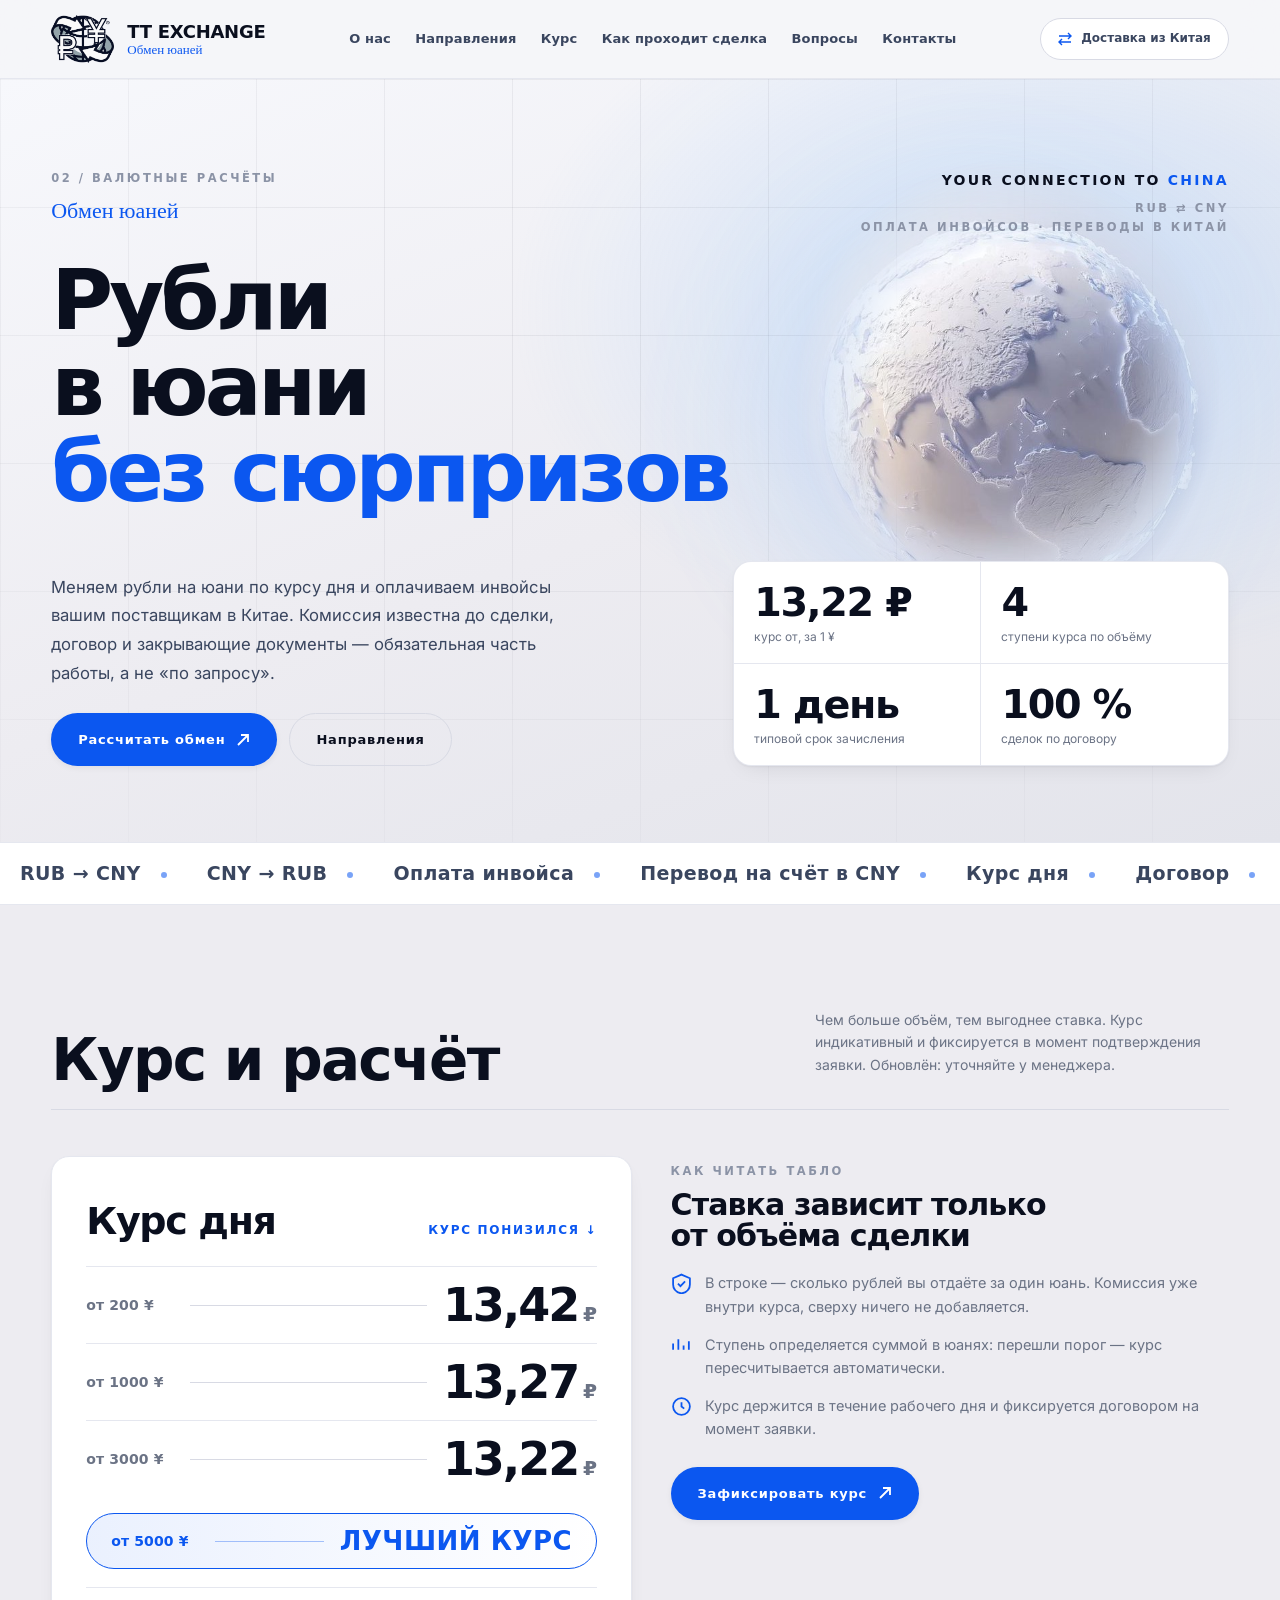
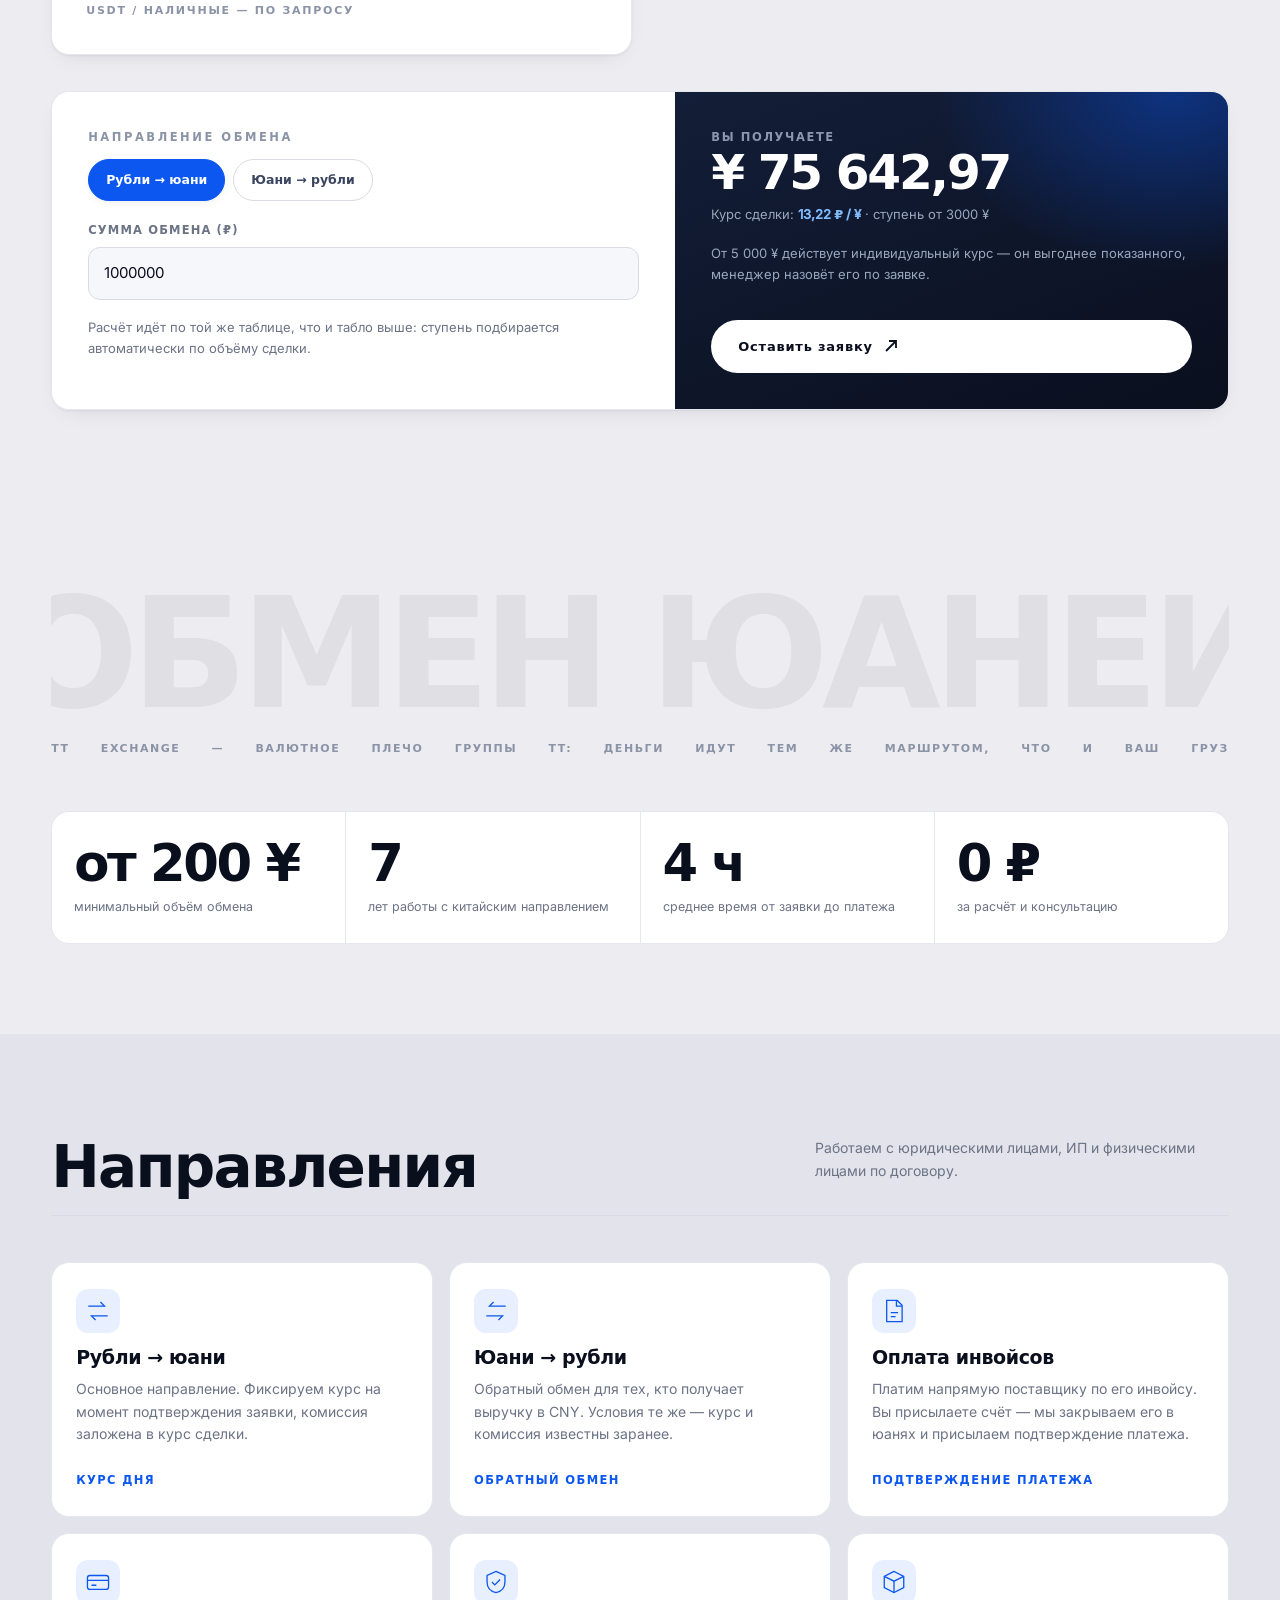
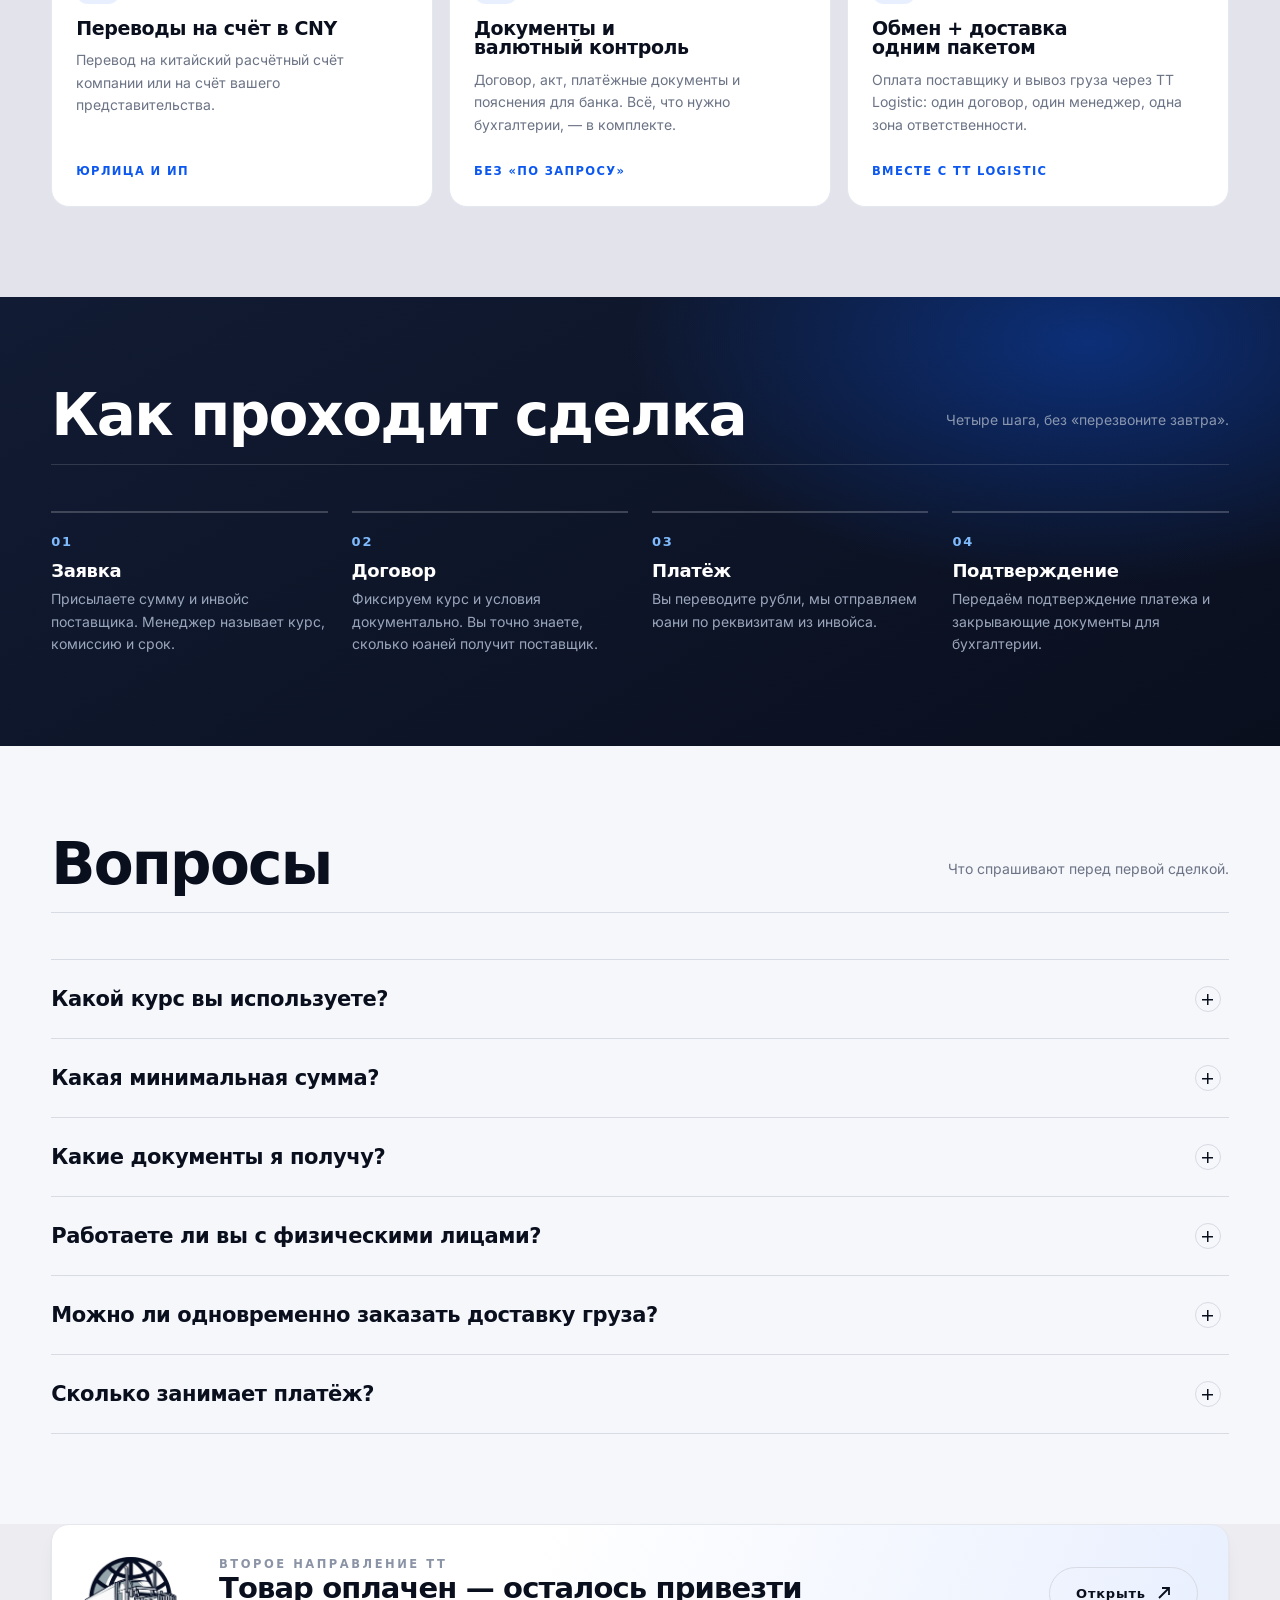
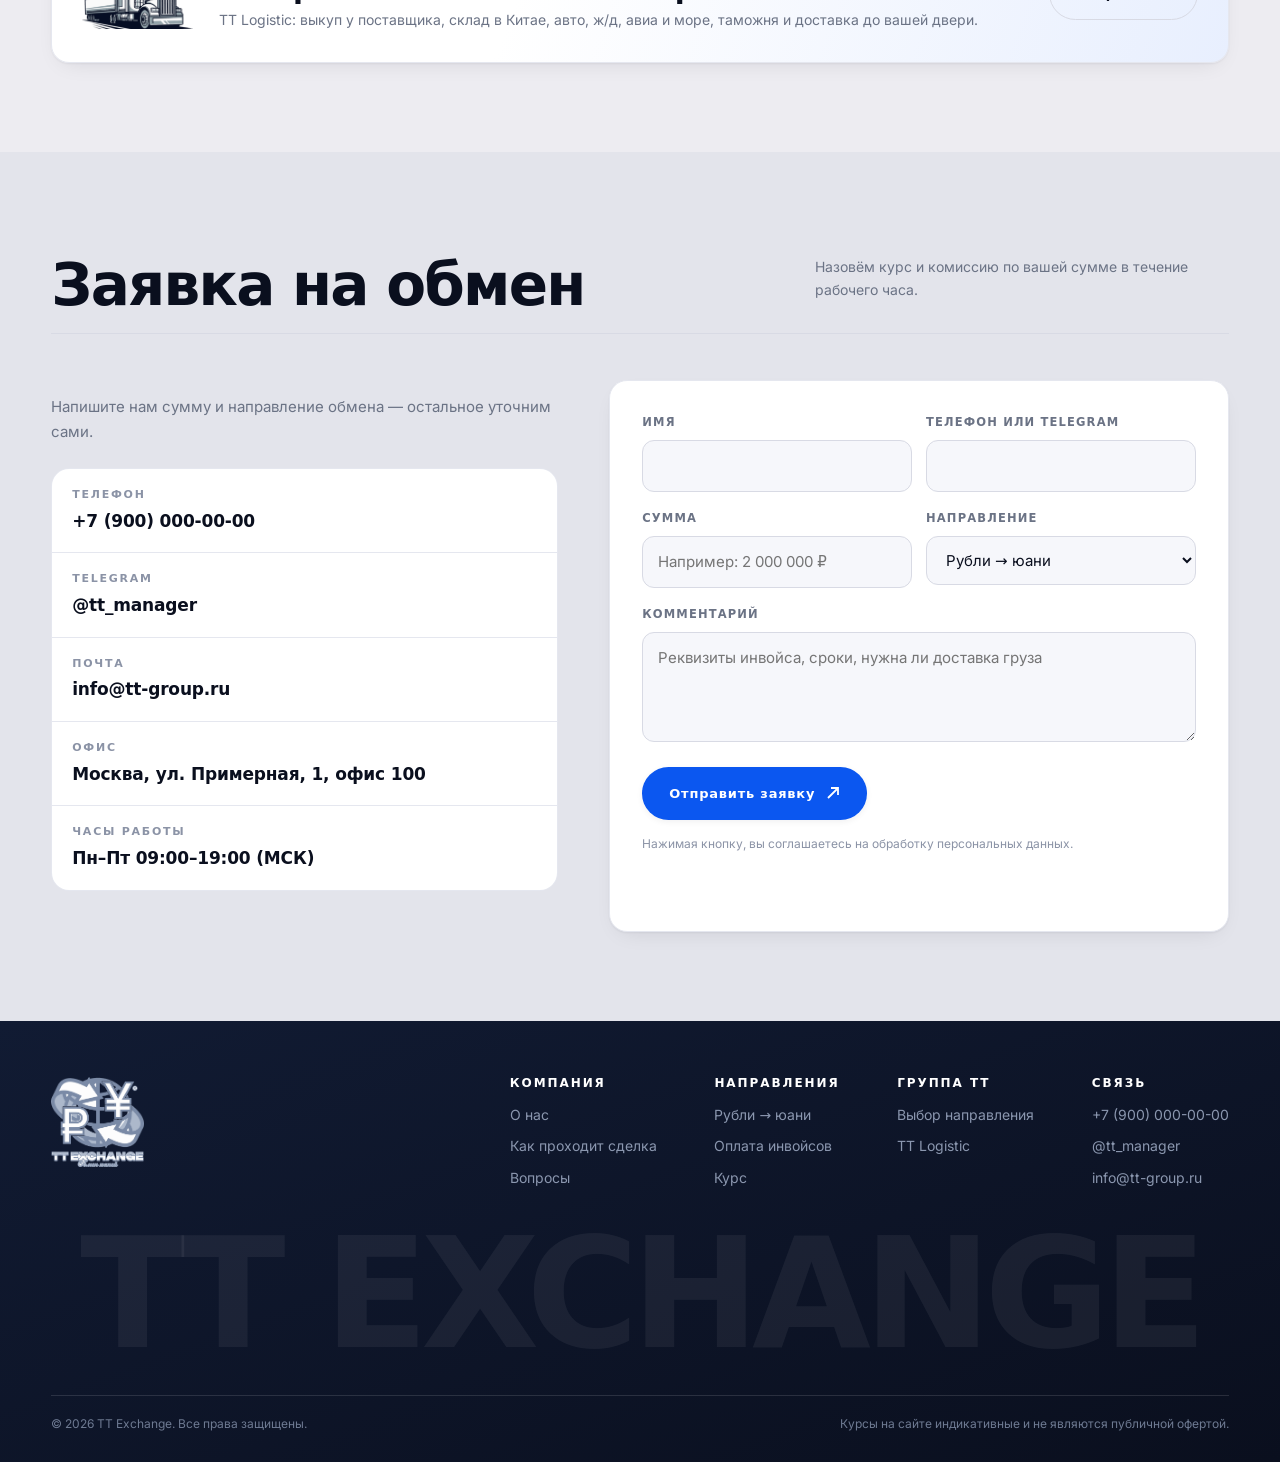
==== commit 01590e3e: "Откат: TT на контейнере и стрелка обмена у глобуса Отменяет 548cc4f по просьбе заказчика. Возвращает" ====
--- a/exchange.html
+++ b/exchange.html
@@ -50,16 +50,7 @@
   <div class="grid-bg"></div>
   <div class="glow hero__glow"></div>
   <div class="hero__art hero__art--globe" aria-hidden="true">
-    <div class="hero__orb">
-      <img src="assets/img/hero-globe.jpg" alt="" width="656" height="720" loading="eager" decoding="async">
-      <svg class="swap" viewBox="0 0 656 720" fill="none" xmlns="http://www.w3.org/2000/svg">
-        <path class="swap__arc" d="M25 277A325 325 0 0 1 635 277"/>
-        <path class="swap__tip" d="M640 251 635 277 615 260"/>
-        <text class="swap__cur" x="14" y="258">₽</text>
-        <text class="swap__cur swap__cur--end" x="644" y="330">¥</text>
-        <text class="swap__cap" x="330" y="103">Рубль на юань</text>
-      </svg>
-    </div>
+    <img src="assets/img/hero-globe.jpg" alt="" width="656" height="720" loading="eager" decoding="async">
   </div>
 
   <div class="hero__in">
--- a/assets/css/site.css
+++ b/assets/css/site.css
@@ -120,40 +120,12 @@
 }
 /* Глобус: белый на светлом не вырезается, поэтому растворяем кадр
    маской и умножением — фон снимка уходит в фон страницы */
-.hero__orb{
-  position:absolute;right:4%;top:47%;
-  transform:translateY(-50%);
-  height:clamp(260px,36vw,520px);
-  aspect-ratio:656/720;
-}
-.hero__orb img{
-  position:absolute;inset:0;
-  width:100%;height:100%;max-width:none;
-  transform:none;
+.hero__art--globe img{
+  height:clamp(260px,38vw,540px);
+  right:4%;top:41%;
   mix-blend-mode:multiply;
   -webkit-mask-image:radial-gradient(closest-side,#000 58%,rgba(0,0,0,.45) 78%,transparent 96%);
           mask-image:radial-gradient(closest-side,#000 58%,rgba(0,0,0,.45) 78%,transparent 96%);
-}
-
-/* Стрелка обмена поверх глобуса — тонкая дуга, знаки валют и подпись */
-.swap{position:absolute;inset:0;width:100%;height:100%;overflow:visible}
-.swap__arc{
-  fill:none;stroke:var(--accent);stroke-width:2;stroke-linecap:round;
-  opacity:.7;
-}
-.swap__tip{
-  fill:none;stroke:var(--accent);stroke-width:2.8;
-  stroke-linecap:round;stroke-linejoin:round;
-}
-.swap__cur{
-  fill:var(--accent);font-family:var(--display);font-weight:800;
-  font-size:46px;letter-spacing:-.02em;
-}
-.swap__cur--end{text-anchor:end}
-.swap__cap{
-  fill:var(--ink);font-family:var(--display);font-weight:700;
-  font-size:20px;letter-spacing:.2em;text-anchor:middle;
-  text-transform:uppercase;
 }
 @media (max-width:900px){
   .hero__grid{grid-template-columns:1fr}
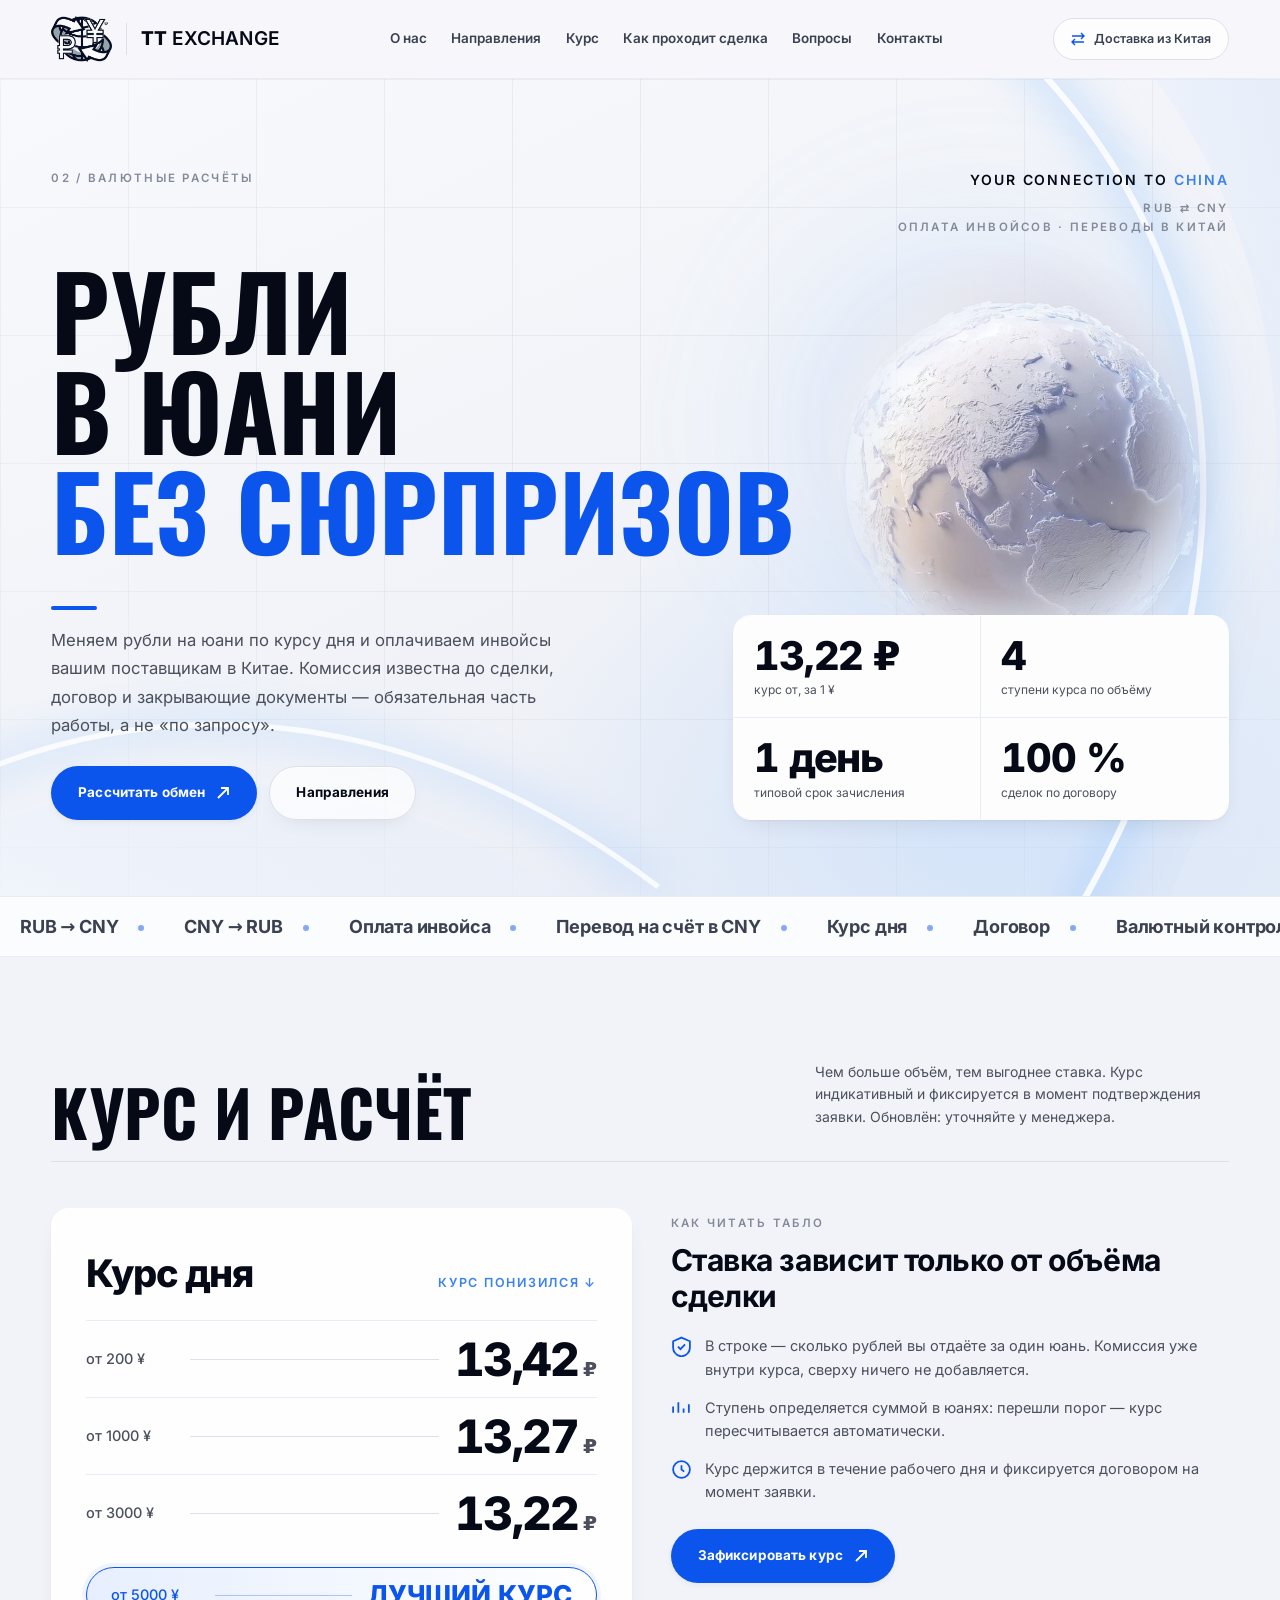
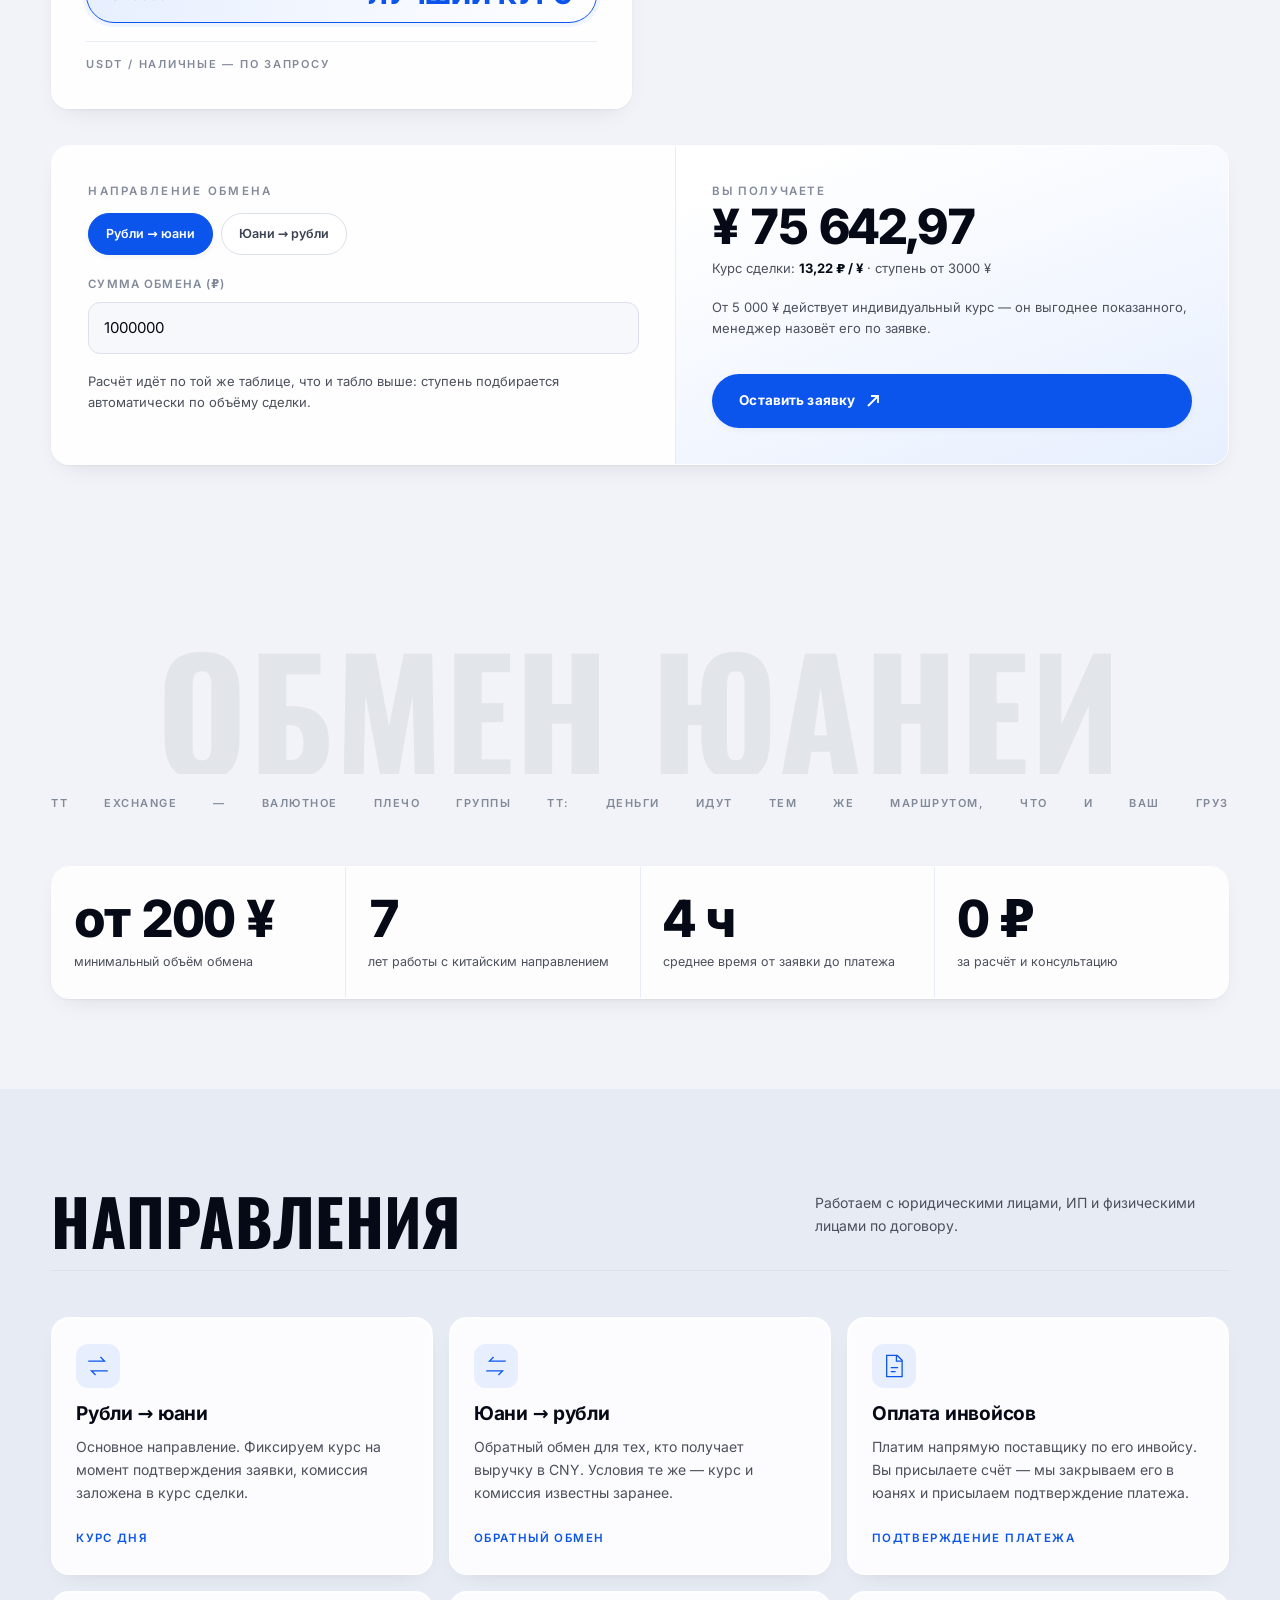
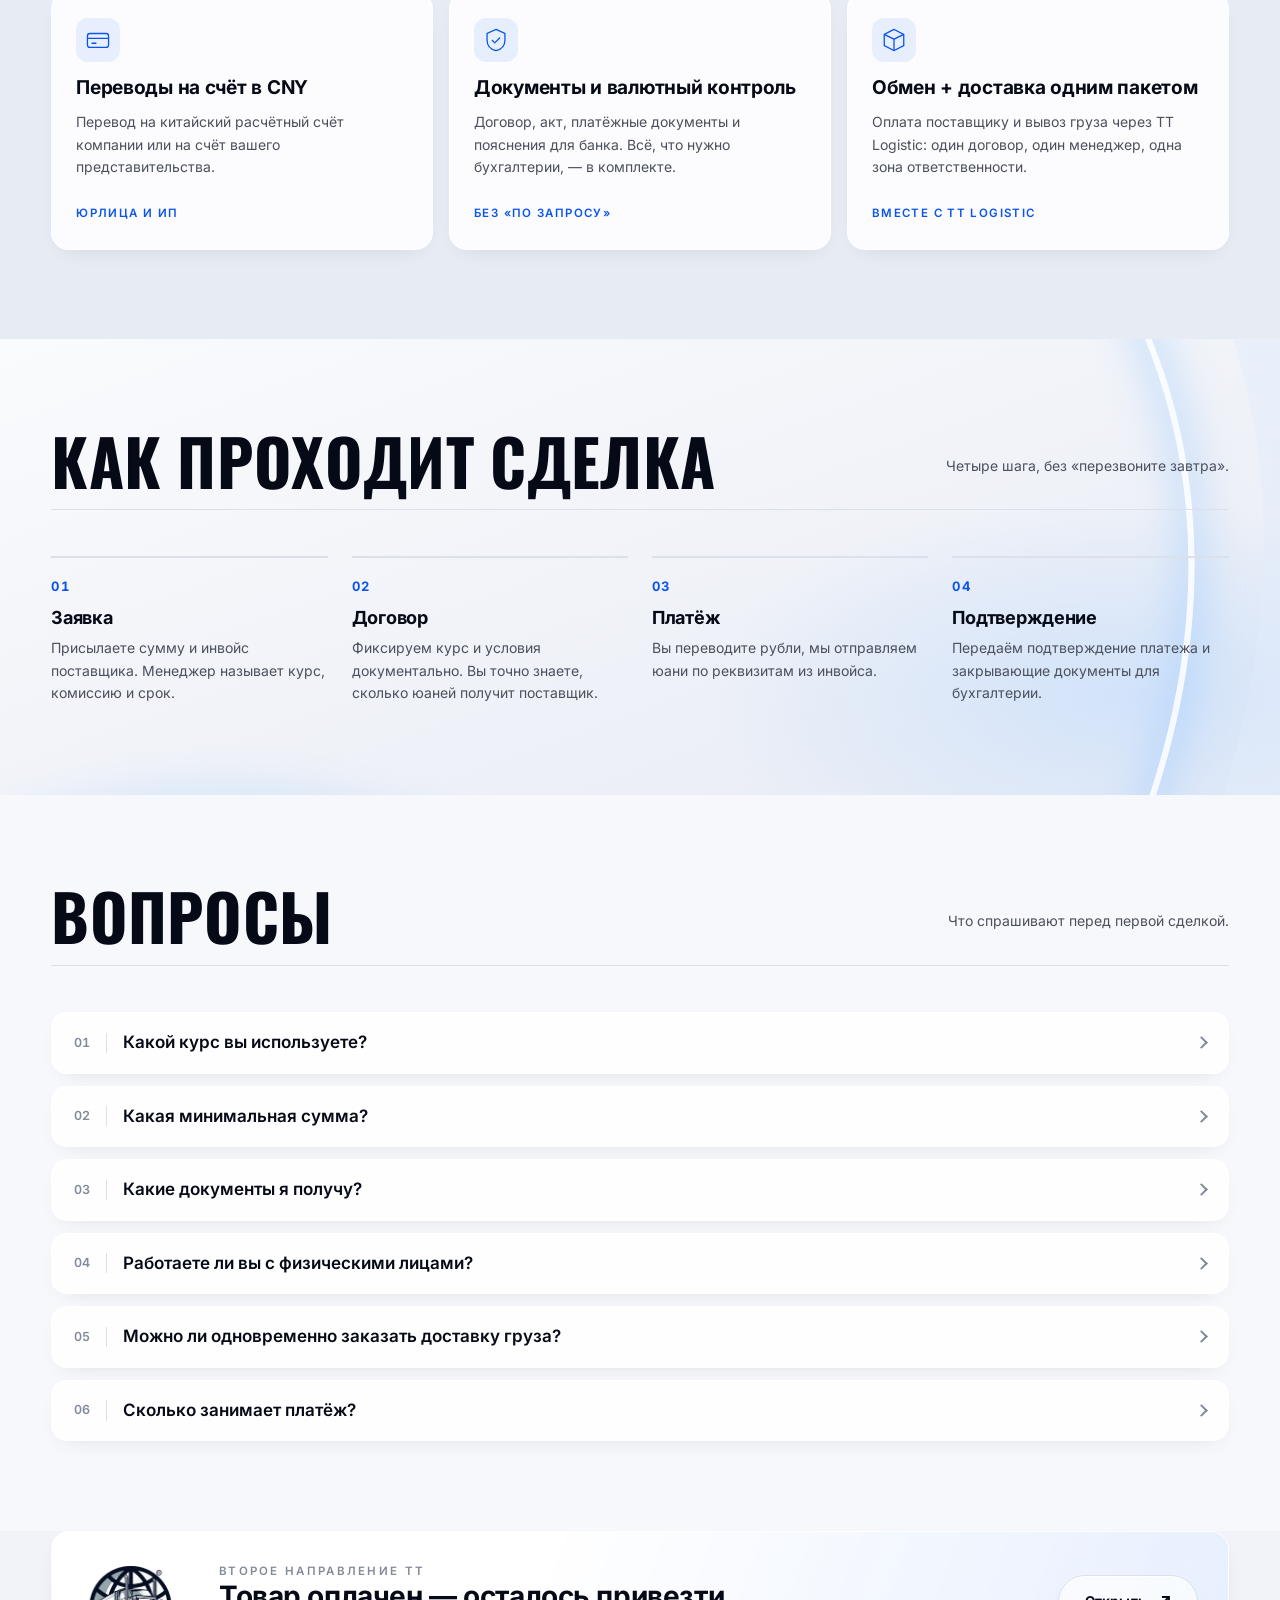
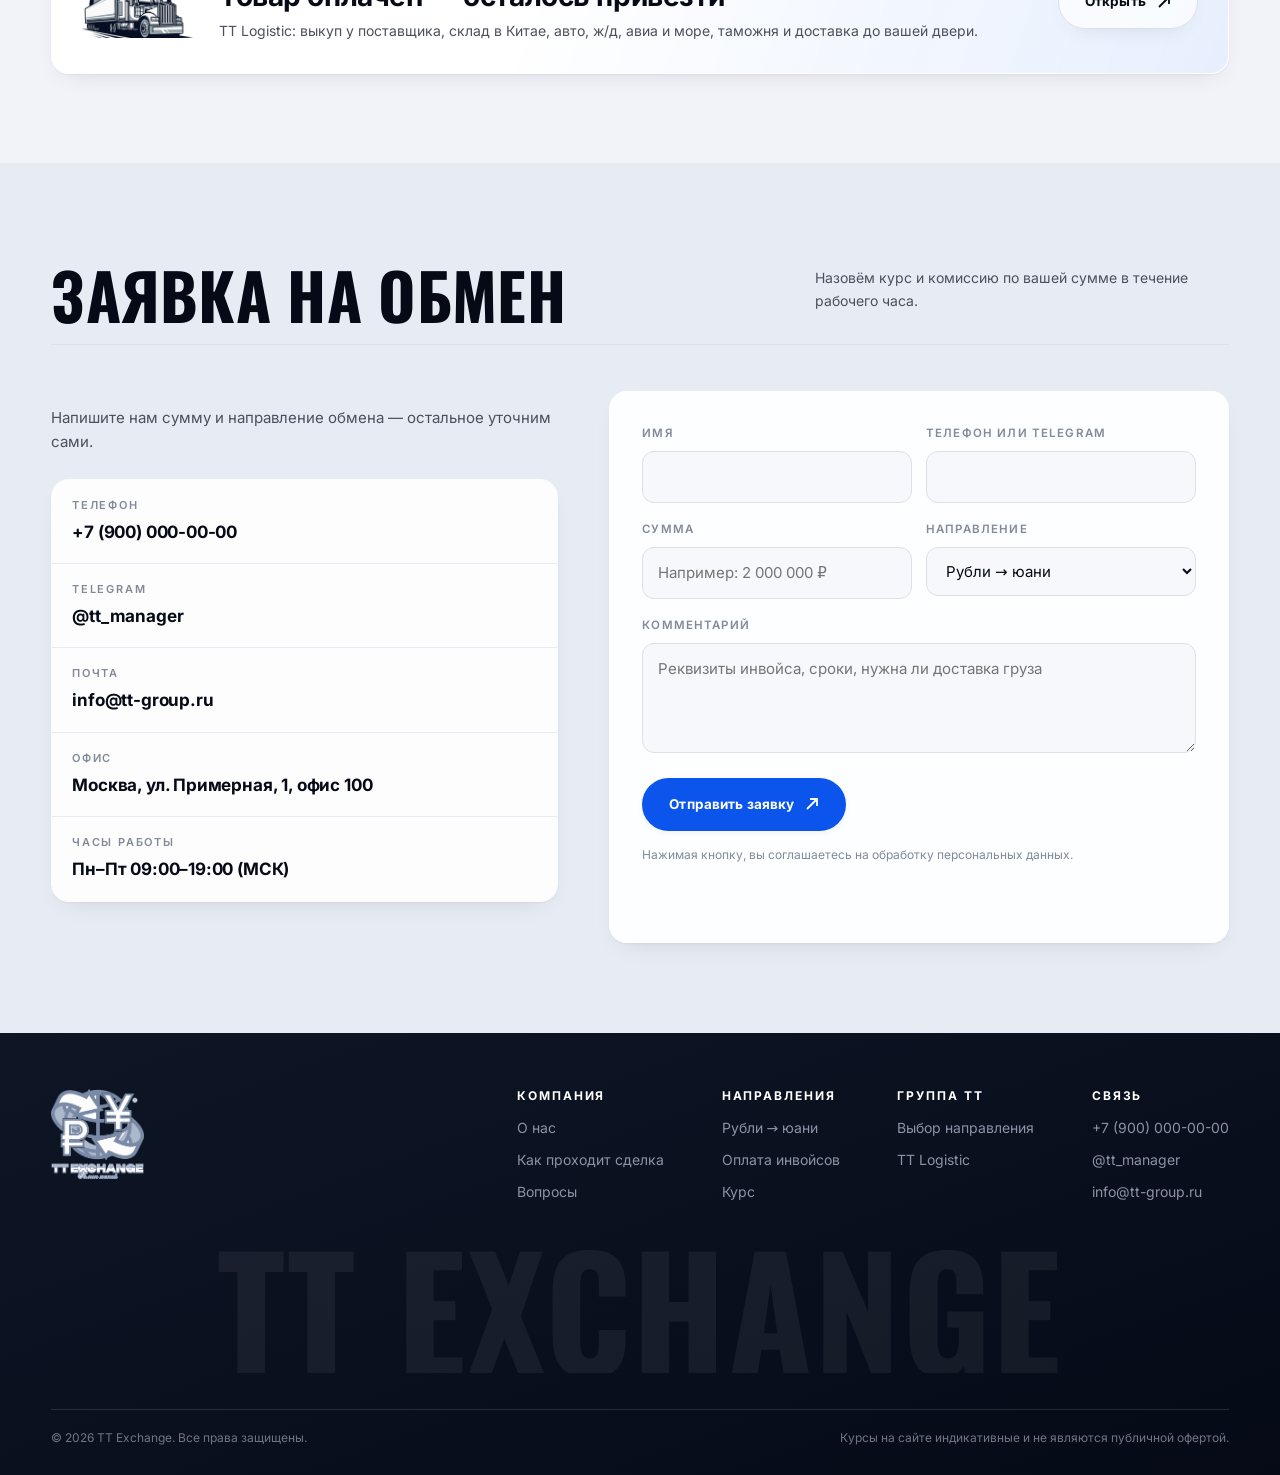
==== commit 7404a3f6: "Дизайн приведён к стилю фирменных карточек Палитра снята пипеткой с присланных карточек: фон #F1F3F8" ====
--- a/exchange.html
+++ b/exchange.html
@@ -7,7 +7,7 @@
 <meta name="description" content="TT Exchange: обмен рублей на юани по курсу дня, оплата инвойсов китайским поставщикам, переводы в CNY. Договор, прозрачная комиссия, документы для валютного контроля.">
 <meta name="theme-color" content="#EDECF1">
 <link rel="icon" href="assets/img/favicon.svg" type="image/svg+xml">
-<link rel="preload" as="font" type="font/woff2" href="assets/fonts/manrope-800-cyrillic.woff2" crossorigin>
+<link rel="preload" as="font" type="font/woff2" href="assets/fonts/oswald-700-cyrillic.woff2" crossorigin>
 <link rel="preload" as="font" type="font/woff2" href="assets/fonts/inter-400-cyrillic.woff2" crossorigin>
 <link rel="stylesheet" href="assets/css/fonts.css">
 <link rel="stylesheet" href="assets/css/base.css">
@@ -20,10 +20,8 @@
   <div class="hdr__in">
     <a class="hdr__logo logo" href="index.html" aria-label="TT Exchange — на главную">
       <img class="logo__mark" src="assets/img/mark-exchange.png" alt="" width="460" height="350">
-      <span class="logo__text">
-        <span class="logo__name">TT Exchange</span>
-        <span class="logo__sub">Обмен юаней</span>
-      </span>
+      <span class="logo__rule"></span>
+      <span class="logo__name"><b>TT</b> Exchange</span>
     </a>
     <nav class="hdr__nav" aria-label="Основная навигация">
       <a href="#about">О нас</a>
@@ -48,6 +46,29 @@
 <!-- ================= ГЕРОЙ ================= -->
 <section class="hero">
   <div class="grid-bg"></div>
+  <div class="sheen" aria-hidden="true">
+    <svg viewBox="0 0 1440 900" preserveAspectRatio="xMidYMid slice">
+      <defs>
+        <linearGradient id="shA11" x1="1" y1="0" x2="0" y2="1">
+          <stop offset="0" stop-color="#C6DBFB" stop-opacity=".55"/>
+          <stop offset="1" stop-color="#FFFFFF" stop-opacity="0"/>
+        </linearGradient>
+        <linearGradient id="shB11" x1="0" y1="1" x2="1" y2="0">
+          <stop offset="0" stop-color="#FFFFFF" stop-opacity=".95"/>
+          <stop offset="1" stop-color="#DCE8FB" stop-opacity=".12"/>
+        </linearGradient>
+        <filter id="shF11" x="-40%" y="-40%" width="180%" height="180%">
+          <feGaussianBlur stdDeviation="22"/>
+        </filter>
+      </defs>
+      <path d="M1150-140C1470 110 1520 540 1230 1040H1620V-140Z" fill="url(#shA11)"/>
+      <path d="M1060-100C1390 150 1440 570 1150 1000" fill="none" stroke="#8FC2FC" stroke-width="26" opacity=".5" filter="url(#shF11)"/>
+      <path d="M1060-100C1390 150 1440 570 1150 1000" fill="none" stroke="#FFFFFF" stroke-width="7" opacity=".85"/>
+      <path d="M-260 1000C40 700 420 720 700 940V1060H-260Z" fill="url(#shB11)"/>
+      <path d="M-260 930C60 630 440 660 740 890" fill="none" stroke="#9CC7FB" stroke-width="22" opacity=".45" filter="url(#shF11)"/>
+      <path d="M-260 930C60 630 440 660 740 890" fill="none" stroke="#FFFFFF" stroke-width="6" opacity=".8"/>
+    </svg>
+  </div>
   <div class="glow hero__glow"></div>
   <div class="hero__art hero__art--globe" aria-hidden="true">
     <img src="assets/img/hero-globe.jpg" alt="" width="656" height="720" loading="eager" decoding="async">
@@ -57,7 +78,6 @@
     <div class="hero__top">
       <div>
         <div class="eyebrow">02 / Валютные расчёты</div>
-        <div class="script" style="font-size:22px;margin-top:6px">Обмен юаней</div>
       </div>
       <div style="text-align:right">
         <p class="tagline" style="margin:0 0 8px">Your connection to <b>China</b></p>
@@ -69,6 +89,7 @@
 
     <div class="hero__grid">
       <div>
+        <span class="bar"></span>
         <p class="hero__lead">
           Меняем рубли на юани по курсу дня и оплачиваем инвойсы вашим поставщикам в Китае.
           Комиссия известна до сделки, договор и закрывающие документы — обязательная часть работы,
@@ -242,7 +263,30 @@
 
 
 <!-- ================= КАК ПРОХОДИТ СДЕЛКА ================= -->
-<section class="sec sec--dark" id="how">
+<section class="sec sec--sheen" id="how">
+  <div class="sheen" aria-hidden="true">
+    <svg viewBox="0 0 1440 900" preserveAspectRatio="xMidYMid slice">
+      <defs>
+        <linearGradient id="shA12" x1="1" y1="0" x2="0" y2="1">
+          <stop offset="0" stop-color="#C6DBFB" stop-opacity=".55"/>
+          <stop offset="1" stop-color="#FFFFFF" stop-opacity="0"/>
+        </linearGradient>
+        <linearGradient id="shB12" x1="0" y1="1" x2="1" y2="0">
+          <stop offset="0" stop-color="#FFFFFF" stop-opacity=".95"/>
+          <stop offset="1" stop-color="#DCE8FB" stop-opacity=".12"/>
+        </linearGradient>
+        <filter id="shF12" x="-40%" y="-40%" width="180%" height="180%">
+          <feGaussianBlur stdDeviation="22"/>
+        </filter>
+      </defs>
+      <path d="M1150-140C1470 110 1520 540 1230 1040H1620V-140Z" fill="url(#shA12)"/>
+      <path d="M1060-100C1390 150 1440 570 1150 1000" fill="none" stroke="#8FC2FC" stroke-width="26" opacity=".5" filter="url(#shF12)"/>
+      <path d="M1060-100C1390 150 1440 570 1150 1000" fill="none" stroke="#FFFFFF" stroke-width="7" opacity=".85"/>
+      <path d="M-260 1000C40 700 420 720 700 940V1060H-260Z" fill="url(#shB12)"/>
+      <path d="M-260 930C60 630 440 660 740 890" fill="none" stroke="#9CC7FB" stroke-width="22" opacity=".45" filter="url(#shF12)"/>
+      <path d="M-260 930C60 630 440 660 740 890" fill="none" stroke="#FFFFFF" stroke-width="6" opacity=".8"/>
+    </svg>
+  </div>
   <div class="shell">
     <div class="sec__head reveal">
       <h2 class="sec__title">Как проходит сделка</h2>
--- a/assets/css/fonts.css
+++ b/assets/css/fonts.css
@@ -1,7 +1,7 @@
 /* Локальные шрифты — без внешних CDN.
-   Manrope — заголовки и цифры (геометричный гротеск фирменного стиля),
-   Pacifico — рукописные подписи «Обмен юаней» / «Доставка из Китая»,
-   Inter — основной текст. Кириллица + латиница. */
+   Oswald — крупные заголовки (узкий гротеск с фирменных макетов),
+   Inter — цифры, подписи и основной текст (как на карточках),
+   Кириллица + латиница. */
 @font-face {
   font-family: 'Inter';
   font-style: normal;
@@ -35,82 +35,114 @@
   unicode-range: U+0000-00FF, U+0131, U+0152-0153, U+02BB-02BC, U+02C6, U+02DA, U+02DC, U+0304, U+0308, U+0329, U+2000-206F, U+20AC, U+2122, U+2191, U+2193, U+2212, U+2215, U+FEFF, U+FFFD;
 }
 @font-face {
-  font-family: 'Pacifico';
+  font-family: 'Inter';
   font-style: normal;
-  font-weight: 400;
+  font-weight: 600;
   font-display: swap;
-  src: url(../fonts/pacifico-400-cyrillic.woff2) format('woff2');
+  src: url(../fonts/inter-600-cyrillic.woff2) format('woff2');
   unicode-range: U+0301, U+0400-045F, U+0490-0491, U+04B0-04B1, U+2116;
 }
 @font-face {
-  font-family: 'Pacifico';
+  font-family: 'Inter';
   font-style: normal;
-  font-weight: 400;
+  font-weight: 600;
   font-display: swap;
-  src: url(../fonts/pacifico-400-latin.woff2) format('woff2');
+  src: url(../fonts/inter-600-latin.woff2) format('woff2');
   unicode-range: U+0000-00FF, U+0131, U+0152-0153, U+02BB-02BC, U+02C6, U+02DA, U+02DC, U+0304, U+0308, U+0329, U+2000-206F, U+20AC, U+2122, U+2191, U+2193, U+2212, U+2215, U+FEFF, U+FFFD;
 }
 @font-face {
-  font-family: 'Manrope';
+  font-family: 'Inter';
+  font-style: normal;
+  font-weight: 700;
+  font-display: swap;
+  src: url(../fonts/inter-700-cyrillic.woff2) format('woff2');
+  unicode-range: U+0301, U+0400-045F, U+0490-0491, U+04B0-04B1, U+2116;
+}
+@font-face {
+  font-family: 'Inter';
+  font-style: normal;
+  font-weight: 700;
+  font-display: swap;
+  src: url(../fonts/inter-700-latin.woff2) format('woff2');
+  unicode-range: U+0000-00FF, U+0131, U+0152-0153, U+02BB-02BC, U+02C6, U+02DA, U+02DC, U+0304, U+0308, U+0329, U+2000-206F, U+20AC, U+2122, U+2191, U+2193, U+2212, U+2215, U+FEFF, U+FFFD;
+}
+@font-face {
+  font-family: 'Inter';
+  font-style: normal;
+  font-weight: 800;
+  font-display: swap;
+  src: url(../fonts/inter-800-cyrillic.woff2) format('woff2');
+  unicode-range: U+0301, U+0400-045F, U+0490-0491, U+04B0-04B1, U+2116;
+}
+@font-face {
+  font-family: 'Inter';
+  font-style: normal;
+  font-weight: 800;
+  font-display: swap;
+  src: url(../fonts/inter-800-latin.woff2) format('woff2');
+  unicode-range: U+0000-00FF, U+0131, U+0152-0153, U+02BB-02BC, U+02C6, U+02DA, U+02DC, U+0304, U+0308, U+0329, U+2000-206F, U+20AC, U+2122, U+2191, U+2193, U+2212, U+2215, U+FEFF, U+FFFD;
+}
+@font-face {
+  font-family: 'Inter';
+  font-style: normal;
+  font-weight: 900;
+  font-display: swap;
+  src: url(../fonts/inter-900-cyrillic.woff2) format('woff2');
+  unicode-range: U+0301, U+0400-045F, U+0490-0491, U+04B0-04B1, U+2116;
+}
+@font-face {
+  font-family: 'Inter';
+  font-style: normal;
+  font-weight: 900;
+  font-display: swap;
+  src: url(../fonts/inter-900-latin.woff2) format('woff2');
+  unicode-range: U+0000-00FF, U+0131, U+0152-0153, U+02BB-02BC, U+02C6, U+02DA, U+02DC, U+0304, U+0308, U+0329, U+2000-206F, U+20AC, U+2122, U+2191, U+2193, U+2212, U+2215, U+FEFF, U+FFFD;
+}
+@font-face {
+  font-family: 'Oswald';
   font-style: normal;
   font-weight: 500;
   font-display: swap;
-  src: url(../fonts/manrope-500-cyrillic.woff2) format('woff2');
+  src: url(../fonts/oswald-500-cyrillic.woff2) format('woff2');
   unicode-range: U+0301, U+0400-045F, U+0490-0491, U+04B0-04B1, U+2116;
 }
 @font-face {
-  font-family: 'Manrope';
+  font-family: 'Oswald';
   font-style: normal;
   font-weight: 500;
   font-display: swap;
-  src: url(../fonts/manrope-500-latin.woff2) format('woff2');
+  src: url(../fonts/oswald-500-latin.woff2) format('woff2');
   unicode-range: U+0000-00FF, U+0131, U+0152-0153, U+02BB-02BC, U+02C6, U+02DA, U+02DC, U+0304, U+0308, U+0329, U+2000-206F, U+20AC, U+2122, U+2191, U+2193, U+2212, U+2215, U+FEFF, U+FFFD;
 }
 @font-face {
-  font-family: 'Manrope';
+  font-family: 'Oswald';
   font-style: normal;
   font-weight: 600;
   font-display: swap;
-  src: url(../fonts/manrope-600-cyrillic.woff2) format('woff2');
+  src: url(../fonts/oswald-600-cyrillic.woff2) format('woff2');
   unicode-range: U+0301, U+0400-045F, U+0490-0491, U+04B0-04B1, U+2116;
 }
 @font-face {
-  font-family: 'Manrope';
+  font-family: 'Oswald';
   font-style: normal;
   font-weight: 600;
   font-display: swap;
-  src: url(../fonts/manrope-600-latin.woff2) format('woff2');
+  src: url(../fonts/oswald-600-latin.woff2) format('woff2');
   unicode-range: U+0000-00FF, U+0131, U+0152-0153, U+02BB-02BC, U+02C6, U+02DA, U+02DC, U+0304, U+0308, U+0329, U+2000-206F, U+20AC, U+2122, U+2191, U+2193, U+2212, U+2215, U+FEFF, U+FFFD;
 }
 @font-face {
-  font-family: 'Manrope';
+  font-family: 'Oswald';
   font-style: normal;
   font-weight: 700;
   font-display: swap;
-  src: url(../fonts/manrope-700-cyrillic.woff2) format('woff2');
+  src: url(../fonts/oswald-700-cyrillic.woff2) format('woff2');
   unicode-range: U+0301, U+0400-045F, U+0490-0491, U+04B0-04B1, U+2116;
 }
 @font-face {
-  font-family: 'Manrope';
+  font-family: 'Oswald';
   font-style: normal;
   font-weight: 700;
   font-display: swap;
-  src: url(../fonts/manrope-700-latin.woff2) format('woff2');
+  src: url(../fonts/oswald-700-latin.woff2) format('woff2');
   unicode-range: U+0000-00FF, U+0131, U+0152-0153, U+02BB-02BC, U+02C6, U+02DA, U+02DC, U+0304, U+0308, U+0329, U+2000-206F, U+20AC, U+2122, U+2191, U+2193, U+2212, U+2215, U+FEFF, U+FFFD;
 }
-@font-face {
-  font-family: 'Manrope';
-  font-style: normal;
-  font-weight: 800;
-  font-display: swap;
-  src: url(../fonts/manrope-800-cyrillic.woff2) format('woff2');
-  unicode-range: U+0301, U+0400-045F, U+0490-0491, U+04B0-04B1, U+2116;
-}
-@font-face {
-  font-family: 'Manrope';
-  font-style: normal;
-  font-weight: 800;
-  font-display: swap;
-  src: url(../fonts/manrope-800-latin.woff2) format('woff2');
-  unicode-range: U+0000-00FF, U+0131, U+0152-0153, U+02BB-02BC, U+02C6, U+02DA, U+02DC, U+0304, U+0308, U+0329, U+2000-206F, U+20AC, U+2122, U+2191, U+2193, U+2212, U+2215, U+FEFF, U+FFFD;
-}
--- a/assets/css/base.css
+++ b/assets/css/base.css
@@ -1,42 +1,43 @@
 /* ============================================================
    TT — общая дизайн-система
-   Светлая гамма фирменного стиля: холодный жемчужный фон,
-   тёмно-синие чернила с логотипов, электрик-синий акцент
-   и небесно-голубой для глобуса и свечений.
+   Палитра и типографика сняты с фирменных карточек TT EXCHANGE:
+   жемчужный фон с голубым свечением, почти чёрные чернила,
+   электрик-синий акцент, узкий гротеск в заголовках.
    ============================================================ */
 
 :root{
-  /* Чернила — тёмно-синий с логотипов */
-  --ink:#0A0F1E;
-  --ink-2:#18213A;
-  --ink-3:#3A465F;
-  --muted:#6B7385;
-  --muted-2:#8B93A6;
+  /* Чернила */
+  --ink:#050A16;
+  --ink-2:#161C2A;
+  --ink-3:#3A4150;
+  --muted:#4B505C;
+  --muted-2:#828A99;
 
   /* Поверхности */
-  --bg:#EDECF1;
-  --bg-2:#E3E4EB;
-  --bg-3:#F6F7FB;
+  --bg:#F1F3F8;
+  --bg-2:#E7EBF4;
+  --bg-3:#F7F8FB;
   --surface:#FFFFFF;
-  --hairline:#D8DAE4;
-  --hairline-soft:#E5E7EF;
+  --hairline:#DBE0EA;
+  --hairline-soft:#E8ECF4;
 
   /* Акценты */
-  --accent:#0B57F0;         /* электрик-синий, как «ЛУЧШИЙ КУРС» */
+  --accent:#0B55EC;         /* «ЛУЧШИЙ КУРС», кнопки, акцентные слова */
   --accent-ink:#0A3FB0;
-  --accent-soft:#7FBAFC;    /* небесный, точки глобуса */
-  --accent-wash:#E8EFFE;
-
-  --steel:#9BA7B4;          /* серый с логотипов */
-
-  /* Тени — мягкие, холодные */
-  --sh-1:0 1px 2px rgba(10,15,30,.05), 0 8px 24px -12px rgba(10,15,30,.14);
-  --sh-2:0 2px 6px rgba(10,15,30,.06), 0 26px 60px -28px rgba(11,87,240,.35);
+  --accent-2:#3B82EE;       /* вторая строка заголовка */
+  --accent-soft:#7FBAFC;    /* свечения */
+  --accent-wash:#E7EFFE;
+  --bloom:#D2E3FA;          /* голубой разлив в фоне */
+
+  /* Тени */
+  --sh-1:0 1px 2px rgba(5,10,22,.04), 0 10px 28px -14px rgba(5,10,22,.14);
+  --sh-2:0 2px 6px rgba(5,10,22,.05), 0 26px 60px -28px rgba(11,85,236,.4);
+  --sh-glass:0 1px 1px rgba(255,255,255,.9) inset, 0 8px 24px -14px rgba(5,10,22,.16);
 
   /* Типографика */
-  --display:'Manrope',"Segoe UI",system-ui,sans-serif;
-  --script:'Pacifico',"Segoe Script",cursive;
-  --text:'Inter',system-ui,-apple-system,"Segoe UI",Roboto,sans-serif;
+  --display:'Oswald',"Arial Narrow",Impact,sans-serif;   /* крупные заголовки */
+  --ui:'Inter',system-ui,-apple-system,"Segoe UI",Roboto,sans-serif;
+  --text:var(--ui);
 
   --shell:min(1280px,92vw);
   --r:18px;
@@ -53,7 +54,7 @@
   margin:0;
   background:var(--bg);
   color:var(--ink-2);
-  font-family:var(--text);
+  font-family:var(--ui);
   font-size:16px;
   line-height:1.62;
   -webkit-font-smoothing:antialiased;
@@ -66,41 +67,52 @@
 
 ::selection{background:var(--accent);color:#fff}
 
-h1,h2,h3,h4{
+/* Крупные заявления — узкий гротеск, как на карточках */
+h1,h2{
   font-family:var(--display);
-  font-weight:800;
-  line-height:1.02;
-  letter-spacing:-.03em;
+  font-weight:700;
+  line-height:.98;
+  letter-spacing:.005em;
+  text-transform:uppercase;
   margin:0;
   color:var(--ink);
   text-wrap:balance;
 }
+/* Подзаголовки и названия карточек — обычный гротеск */
+h3,h4{
+  font-family:var(--ui);
+  font-weight:700;
+  line-height:1.2;
+  letter-spacing:-.015em;
+  margin:0;
+  color:var(--ink);
+}
 
 .shell{width:var(--shell);margin-inline:auto}
 
 /* --- утилиты -------------------------------------------------- */
 .eyebrow{
-  font-family:var(--display);
+  font-family:var(--ui);
   font-weight:600;
   font-size:11.5px;
-  letter-spacing:.22em;
+  letter-spacing:.2em;
   text-transform:uppercase;
   color:var(--muted-2);
-}
-.script{
-  font-family:var(--script);
-  letter-spacing:0;
-  color:var(--accent);
 }
 .muted{color:var(--muted)}
 .accent{color:var(--accent)}
-.num{font-family:var(--display);font-weight:800;font-variant-numeric:tabular-nums;letter-spacing:-.03em}
+
+/* Синяя черта над подписью — приём с карточек */
+.bar{
+  display:block;width:46px;height:4px;border-radius:2px;
+  background:var(--accent);margin-bottom:16px;
+}
 
 /* Растянутая по ширине служебная строка */
 .justified{
   text-align:justify;
   text-align-last:justify;
-  font-family:var(--display);
+  font-family:var(--ui);
   font-size:11px;
   font-weight:600;
   letter-spacing:.14em;
@@ -109,26 +121,26 @@
   line-height:2;
 }
 
-/* Слоган с акцентным словом — приём с фирменного макета */
+/* Слоган с акцентным словом */
 .tagline{
-  font-family:var(--display);
-  font-weight:700;
-  font-size:clamp(12px,1.15vw,14px);
-  letter-spacing:.16em;
+  font-family:var(--ui);
+  font-weight:600;
+  font-size:clamp(12px,1.1vw,14px);
+  letter-spacing:.14em;
   text-transform:uppercase;
   color:var(--ink);
 }
-.tagline b{color:var(--accent);font-weight:700}
+.tagline b{color:var(--accent-2);font-weight:600}
 
 /* Крупная фоновая надпись */
 .mega{
   font-family:var(--display);
-  font-weight:800;
+  font-weight:700;
   text-transform:uppercase;
   line-height:.85;
-  letter-spacing:-.05em;
+  letter-spacing:.01em;
   font-size:clamp(48px,12vw,180px);
-  color:rgba(10,15,30,.06);
+  color:rgba(5,10,22,.06);
   white-space:nowrap;
   user-select:none;
   pointer-events:none;
@@ -138,8 +150,8 @@
 .grid-bg{
   position:absolute;inset:0;
   background-image:
-    linear-gradient(to right,rgba(10,15,30,.055) 1px,transparent 1px),
-    linear-gradient(to bottom,rgba(10,15,30,.055) 1px,transparent 1px);
+    linear-gradient(to right,rgba(5,10,22,.05) 1px,transparent 1px),
+    linear-gradient(to bottom,rgba(5,10,22,.05) 1px,transparent 1px);
   background-size:clamp(76px,10vw,150px) clamp(76px,10vw,150px);
   -webkit-mask-image:radial-gradient(115% 100% at 50% 28%,#000 25%,transparent 100%);
           mask-image:radial-gradient(115% 100% at 50% 28%,#000 25%,transparent 100%);
@@ -150,7 +162,18 @@
 .glow{
   position:absolute;border-radius:50%;
   pointer-events:none;filter:blur(60px);
-  background:radial-gradient(circle,rgba(11,87,240,.22),rgba(127,186,252,.12) 45%,transparent 70%);
+  background:radial-gradient(circle,rgba(11,85,236,.2),rgba(127,186,252,.12) 45%,transparent 70%);
+}
+
+/* --- Глянцевые ленты фона (с фирменных карточек) --------------- */
+.sheen{
+  position:absolute;inset:0;
+  overflow:hidden;pointer-events:none;
+  z-index:0;
+}
+.sheen svg{
+  position:absolute;inset:0;
+  width:100%;height:100%;
 }
 
 /* Пунктирная линия-выноска между подписью и значением */
@@ -163,18 +186,16 @@
   padding:15px 26px;
   background:var(--bg-btn);color:var(--fg);
   border:1px solid var(--bd);border-radius:999px;
-  font-family:var(--display);font-weight:700;font-size:13px;
-  letter-spacing:.06em;
+  font-family:var(--ui);font-weight:700;font-size:13.5px;
+  letter-spacing:.01em;
   cursor:pointer;
   box-shadow:var(--sh-2);
   transition:transform .25s var(--ease),background .25s,color .25s,border-color .25s,box-shadow .25s;
 }
 .btn:hover{transform:translateY(-2px);background:var(--accent-ink)}
 .btn:active{transform:translateY(0)}
-.btn--ghost{--bg-btn:transparent;--fg:var(--ink);--bd:var(--hairline);box-shadow:none}
-.btn--ghost:hover{background:var(--surface);border-color:var(--accent);color:var(--accent)}
-.btn--light{--bg-btn:var(--surface);--fg:var(--ink);box-shadow:var(--sh-1)}
-.btn--light:hover{background:var(--surface);color:var(--accent)}
+.btn--ghost{--bg-btn:rgba(255,255,255,.7);--fg:var(--ink);--bd:var(--hairline);box-shadow:var(--sh-glass)}
+.btn--ghost:hover{background:#fff;border-color:var(--accent);color:var(--accent)}
 .btn__arrow{transition:transform .25s var(--ease)}
 .btn:hover .btn__arrow{transform:translate(3px,-3px)}
 
@@ -193,18 +214,15 @@
 
 /* --- Логотип ---------------------------------------------------
    В крупных местах (портал, подвал, плашка перехода) стоит цельный
-   логотип. В шапке — фирменный знак и название набором: надпись на
-   оригинале перекрыта тенью грузовика и не отделяется без потерь. */
-.logo{display:inline-flex;align-items:center;gap:13px}
+   логотип. В шапке, как на фирменных карточках, — знак, вертикальная
+   черта и название набором. */
+.logo{display:inline-flex;align-items:center;gap:14px}
 .logo__mark{height:var(--logo-mark,46px);width:auto;flex:none}
-.logo__text{display:flex;flex-direction:column;gap:2px;line-height:1}
+.logo__rule{width:1px;height:var(--logo-rule,30px);background:var(--hairline);flex:none}
 .logo__name{
-  font-family:var(--display);font-weight:800;
-  font-size:var(--logo-name,17px);letter-spacing:-.015em;color:var(--ink);
-  text-transform:uppercase;
-}
-.logo__sub{
-  font-family:var(--script);
-  font-size:var(--logo-sub,12.5px);color:var(--accent);letter-spacing:0;
-}
+  font-family:var(--ui);font-weight:600;
+  font-size:var(--logo-name,19px);letter-spacing:.005em;color:var(--ink);
+  text-transform:uppercase;white-space:nowrap;
+}
+.logo__name b{font-weight:800}
 .logo--lockup img{height:var(--logo-lockup,120px);width:auto}
--- a/assets/css/site.css
+++ b/assets/css/site.css
@@ -5,7 +5,7 @@
 /* --- Шапка ---------------------------------------------------- */
 .hdr{
   position:sticky;top:0;z-index:40;
-  background:rgba(246,247,251,.86);
+  background:rgba(247,248,251,.88);
   -webkit-backdrop-filter:blur(16px);backdrop-filter:blur(16px);
   border-bottom:1px solid var(--hairline-soft);
 }
@@ -14,13 +14,12 @@
   display:flex;align-items:center;justify-content:space-between;gap:20px;
   height:78px;
 }
-.hdr__logo{--logo-mark:48px;--logo-name:18px;--logo-sub:13px}
+.hdr__logo{--logo-mark:46px;--logo-rule:32px;--logo-name:19px}
 .hdr__nav{display:flex;align-items:center;gap:clamp(12px,1.9vw,28px)}
 .hdr__nav a{
   position:relative;
-  font-family:var(--display);font-weight:600;font-size:13px;
-  letter-spacing:.01em;color:var(--ink-3);
-  padding:6px 0;
+  font-weight:600;font-size:13.5px;
+  color:var(--ink-3);padding:6px 0;
   transition:color .25s;
 }
 .hdr__nav a::after{
@@ -34,8 +33,8 @@
 .hdr__switch{
   display:inline-flex;align-items:center;gap:9px;
   padding:10px 17px;border:1px solid var(--hairline);border-radius:999px;
-  background:var(--surface);
-  font-family:var(--display);font-weight:600;font-size:12px;
+  background:rgba(255,255,255,.8);
+  font-weight:600;font-size:12.5px;
   color:var(--ink-3);transition:border-color .25s,color .25s,box-shadow .25s;
 }
 .hdr__switch svg{color:var(--accent)}
@@ -56,20 +55,20 @@
 body.nav-open .hdr__burger span::before{transform:translateY(6px) rotate(45deg)}
 body.nav-open .hdr__burger span::after{transform:translateY(-6px) rotate(-45deg)}
 
-@media (max-width:940px){
+@media (max-width:960px){
   .hdr__burger{display:flex}
   .hdr__nav{
     position:fixed;inset:78px 0 auto;
     flex-direction:column;align-items:flex-start;gap:0;
     background:var(--bg-3);border-bottom:1px solid var(--hairline);
-    padding:8px 4vw 22px;
-    box-shadow:var(--sh-1);
+    padding:8px 4vw 22px;box-shadow:var(--sh-1);
     transform:translateY(-130%);transition:transform .4s var(--ease);
   }
   .hdr__nav a{width:100%;padding:15px 0;border-bottom:1px solid var(--hairline-soft);font-size:15px}
   .hdr__nav a::after{display:none}
   body.nav-open .hdr__nav{transform:none}
   .hdr__switch span{display:none}
+  .hdr__logo{--logo-name:16px;--logo-mark:40px;--logo-rule:26px}
 }
 
 /* --- Герой ---------------------------------------------------- */
@@ -77,52 +76,43 @@
   position:relative;overflow:hidden;
   padding:clamp(44px,7vw,92px) 0 clamp(40px,6vw,76px);
   background:
-    radial-gradient(70% 80% at 82% 30%,rgba(127,186,252,.32),transparent 60%),
-    linear-gradient(160deg,#F7F8FC 0%,var(--bg) 55%,var(--bg-2) 100%);
-}
-.hero__glow{width:min(46vw,560px);aspect-ratio:1;right:2%;top:8%;opacity:.75}
-.hero__in{position:relative;z-index:2;width:var(--shell);margin-inline:auto}
+    radial-gradient(60% 70% at 78% 88%,var(--bloom),transparent 62%),
+    linear-gradient(155deg,#F8F9FC 0%,var(--bg) 52%,var(--bg-2) 100%);
+}
+.hero__glow{width:min(46vw,560px);aspect-ratio:1;right:2%;top:8%;opacity:.7}
+.hero__in{position:relative;z-index:3;width:var(--shell);margin-inline:auto}
 .hero__top{display:flex;justify-content:space-between;align-items:flex-start;gap:30px;flex-wrap:wrap}
 .hero__title{
-  font-size:clamp(40px,6.6vw,92px);
-  letter-spacing:-.045em;margin:20px 0 0;
+  font-size:clamp(46px,8vw,116px);
+  letter-spacing:.005em;margin:22px 0 0;
 }
 .hero__title em{font-style:normal;color:var(--accent)}
 .hero__grid{
   display:grid;grid-template-columns:1.12fr .88fr;gap:clamp(24px,4vw,58px);
   align-items:end;margin-top:clamp(24px,3.6vw,48px);
 }
-.hero__lead{font-size:clamp(15px,1.3vw,17.5px);line-height:1.72;color:var(--ink-3);margin:0 0 26px;max-width:54ch}
+.hero__lead{font-size:clamp(15px,1.3vw,17.5px);line-height:1.72;color:var(--muted);margin:0 0 26px;max-width:54ch}
 .hero__cta{display:flex;flex-wrap:wrap;gap:12px}
 .hero__facts{
   display:grid;grid-template-columns:1fr 1fr;gap:1px;
   background:var(--hairline-soft);
-  border:1px solid var(--hairline-soft);border-radius:var(--r);overflow:hidden;
+  border:1px solid rgba(255,255,255,.9);border-radius:var(--r);overflow:hidden;
   box-shadow:var(--sh-1);
 }
-.hero__fact{background:var(--surface);padding:20px 20px 18px}
+.hero__fact{background:rgba(255,255,255,.92);padding:20px 20px 18px}
 .hero__fact b{
-  display:block;font-family:var(--display);font-weight:800;
+  display:block;font-family:var(--ui);font-weight:800;
   font-size:clamp(26px,3.1vw,40px);color:var(--ink);line-height:1.05;
-  letter-spacing:-.035em;font-variant-numeric:tabular-nums;
-}
-.hero__fact > span{font-size:12px;color:var(--muted);letter-spacing:0;line-height:1.45;display:block;margin-top:4px}
-.hero__art{position:absolute;inset:0;z-index:1;pointer-events:none}
-.hero__art svg{position:absolute;right:-4%;top:50%;transform:translateY(-50%);width:min(58vw,820px);height:auto}
-.hero__art img{
-  position:absolute;right:2%;top:46%;
-  transform:translateY(-50%);
-  width:auto;max-width:none;
-}
-/* Контейнер: фотография с вырезанным фоном */
-.hero__art--container img{
-  height:clamp(190px,26vw,330px);
-}
-/* Глобус: белый на светлом не вырезается, поэтому растворяем кадр
-   маской и умножением — фон снимка уходит в фон страницы */
+  letter-spacing:-.03em;font-variant-numeric:tabular-nums;
+}
+.hero__fact > span{font-size:12px;color:var(--muted);line-height:1.45;display:block;margin-top:4px}
+.hero__art{position:absolute;inset:0;z-index:2;pointer-events:none}
+.hero__art img{position:absolute;right:2%;top:46%;transform:translateY(-50%);width:auto;max-width:none}
+.hero__art--container img{height:clamp(190px,26vw,330px)}
+/* Глобус: белый на светлом не вырезается — растворяем кадр маской и умножением */
 .hero__art--globe img{
-  height:clamp(260px,38vw,540px);
-  right:4%;top:41%;
+  height:clamp(260px,36vw,520px);
+  right:4%;top:47%;
   mix-blend-mode:multiply;
   -webkit-mask-image:radial-gradient(closest-side,#000 58%,rgba(0,0,0,.45) 78%,transparent 96%);
           mask-image:radial-gradient(closest-side,#000 58%,rgba(0,0,0,.45) 78%,transparent 96%);
@@ -136,42 +126,38 @@
 /* Бегущая строка */
 .ticker{
   border-block:1px solid var(--hairline-soft);
-  background:var(--surface);
+  background:rgba(255,255,255,.75);
   overflow:hidden;padding:15px 0;
 }
 .ticker__track{display:flex;width:max-content;animation:ticker 36s linear infinite}
 .ticker__track span{
-  font-family:var(--display);font-weight:700;font-size:clamp(14px,1.5vw,19px);
-  letter-spacing:.02em;color:var(--ink-3);
+  font-weight:700;font-size:clamp(14px,1.5vw,18px);
+  letter-spacing:-.01em;color:var(--ink-3);
   padding-inline:20px;
 }
-.ticker__track span::after{content:"";display:inline-block;width:6px;height:6px;border-radius:50%;background:var(--accent);margin-left:20px;vertical-align:middle;opacity:.55}
+.ticker__track span::after{content:"";display:inline-block;width:6px;height:6px;border-radius:50%;background:var(--accent);margin-left:20px;vertical-align:middle;opacity:.5}
 @keyframes ticker{to{transform:translateX(-50%)}}
 @media (prefers-reduced-motion:reduce){.ticker__track{animation:none}}
 
 /* --- Секции --------------------------------------------------- */
 .sec{padding:clamp(52px,7vw,100px) 0;position:relative}
+.sec > .shell{position:relative;z-index:2}
 .sec--tint{background:var(--bg-2)}
 .sec--paper{background:var(--bg-3)}
-.sec--dark{
+/* Секция с глянцевыми лентами — как фон фирменных карточек */
+.sec--sheen{
   background:
-    radial-gradient(60% 90% at 85% 10%,rgba(11,87,240,.4),transparent 60%),
-    linear-gradient(150deg,#111B33,var(--ink));
-  color:#C7CEDD;
-}
-.sec--dark h2,.sec--dark h3{color:#fff}
-.sec--dark .eyebrow,.sec--dark .sec__note{color:#8B97AF}
-.sec--dark .sec__head{border-color:rgba(255,255,255,.14)}
-.sec--dark .step{border-color:rgba(255,255,255,.2)}
-.sec--dark .step b{color:var(--accent-soft)}
-.sec--dark .step p{color:#9AA6BC}
+    radial-gradient(55% 70% at 88% 78%,var(--bloom),transparent 60%),
+    linear-gradient(160deg,#FAFBFD,var(--bg-2));
+  overflow:hidden;
+}
 
 .sec__head{
   display:flex;justify-content:space-between;align-items:flex-end;gap:24px;
   flex-wrap:wrap;margin-bottom:clamp(26px,3.6vw,46px);
   border-bottom:1px solid var(--hairline);padding-bottom:18px;
 }
-.sec__title{font-size:clamp(28px,4.6vw,58px)}
+.sec__title{font-size:clamp(30px,5vw,64px)}
 .sec__note{max-width:46ch;font-size:14px;color:var(--muted)}
 
 /* Карточки услуг */
@@ -179,10 +165,11 @@
 @media (max-width:1000px){.cards{grid-template-columns:repeat(2,1fr)}}
 @media (max-width:620px){.cards{grid-template-columns:1fr}}
 .card{
-  background:var(--surface);
-  border:1px solid var(--hairline-soft);border-radius:var(--r);
-  padding:26px 24px 26px;
+  background:rgba(255,255,255,.86);
+  border:1px solid rgba(255,255,255,.9);border-radius:var(--r);
+  padding:26px 24px;
   display:flex;flex-direction:column;gap:11px;
+  box-shadow:var(--sh-glass);
   transition:transform .3s var(--ease),box-shadow .3s var(--ease),border-color .3s;
 }
 .card:hover{transform:translateY(-4px);box-shadow:var(--sh-2);border-color:#C9D8FA}
@@ -192,81 +179,74 @@
   background:var(--accent-wash);color:var(--accent);
   margin-bottom:4px;
 }
-.card h3{font-size:19px;letter-spacing:-.02em}
+.card h3{font-size:19px}
 .card p{margin:0;font-size:14px;line-height:1.62;color:var(--muted)}
 .card__meta{
   margin-top:auto;padding-top:14px;
-  font-family:var(--display);font-weight:600;font-size:11.5px;
+  font-weight:600;font-size:11.5px;
   letter-spacing:.12em;text-transform:uppercase;color:var(--accent);
 }
 
-/* --- Табло курса (приём с фирменного макета) ------------------- */
+/* --- Табло курса ---------------------------------------------- */
 .board{
-  background:var(--surface);
-  border:1px solid var(--hairline-soft);border-radius:var(--r);
+  background:rgba(255,255,255,.9);
+  border:1px solid rgba(255,255,255,.9);border-radius:var(--r);
   padding:clamp(22px,3vw,34px);
   box-shadow:var(--sh-1);
 }
-.board__head{
-  display:flex;justify-content:space-between;align-items:baseline;
-  gap:16px;flex-wrap:wrap;margin-bottom:6px;
-}
-.board__date{font-family:var(--display);font-weight:800;font-size:clamp(24px,3.2vw,38px);color:var(--ink);letter-spacing:-.035em}
-.board__delta{
-  font-family:var(--display);font-weight:700;font-size:12px;
-  letter-spacing:.14em;text-transform:uppercase;color:var(--accent);
-}
-.board__rows{margin-top:14px}
-.board__row{
-  display:flex;align-items:center;gap:16px;
-  padding:15px 0;border-top:1px solid var(--hairline-soft);
-}
-.board__from{
-  font-family:var(--display);font-weight:600;font-size:14px;color:var(--muted);
-  min-width:88px;letter-spacing:.01em;
-}
+.board__head{display:flex;justify-content:space-between;align-items:baseline;gap:16px;flex-wrap:wrap;margin-bottom:2px}
+.board__date{font-family:var(--ui);font-weight:800;font-size:clamp(24px,3.2vw,38px);color:var(--ink);letter-spacing:-.03em}
+.board__delta{font-weight:600;font-size:12.5px;letter-spacing:.14em;text-transform:uppercase;color:var(--accent-2)}
+.board__rows{margin-top:16px}
+.board__row{display:flex;align-items:center;gap:16px;padding:15px 0;border-top:1px solid var(--hairline-soft)}
+.board__from{font-weight:500;font-size:14.5px;color:var(--muted);min-width:88px}
 .board__val{
-  font-family:var(--display);font-weight:800;
+  font-family:var(--ui);font-weight:800;
   font-size:clamp(26px,3.6vw,46px);color:var(--ink);
-  letter-spacing:-.045em;font-variant-numeric:tabular-nums;line-height:1;
+  letter-spacing:-.04em;font-variant-numeric:tabular-nums;line-height:1;
 }
 .board__cur{font-size:.44em;color:var(--muted);margin-left:5px;letter-spacing:0}
 .board__row--best{
   margin-top:16px;border-top:0;
   border:1.5px solid var(--accent);border-radius:999px;
   padding:14px 24px;
-  background:linear-gradient(90deg,rgba(232,239,254,.9),rgba(255,255,255,.4));
+  background:linear-gradient(90deg,var(--accent-wash),rgba(255,255,255,.45));
+  box-shadow:0 0 0 4px rgba(11,85,236,.06);
 }
 .board__row--best .board__from{color:var(--accent)}
-.board__row--best .board__val{
-  font-size:clamp(17px,2.1vw,26px);color:var(--accent);
-  letter-spacing:.02em;text-transform:uppercase;
-}
-.board__row--best .leader{background:var(--accent);opacity:.35}
+.board__row--best .board__val{font-size:clamp(17px,2.1vw,26px);color:var(--accent);letter-spacing:0;text-transform:uppercase}
+.board__row--best .leader{background:var(--accent);opacity:.3}
 .board__foot{
   margin-top:18px;padding-top:14px;border-top:1px solid var(--hairline-soft);
-  font-family:var(--display);font-weight:600;font-size:11px;
-  letter-spacing:.16em;text-transform:uppercase;color:var(--muted-2);
-}
+  font-weight:600;font-size:11px;letter-spacing:.16em;text-transform:uppercase;color:var(--muted-2);
+}
+
+/* Блок «курс на сегодня»: табло + пояснение */
+.rate{display:grid;grid-template-columns:1.02fr .98fr;gap:clamp(20px,3vw,44px);align-items:start}
+@media (max-width:900px){.rate{grid-template-columns:1fr}}
+.rate__side{padding-top:6px}
+.rate__list{display:grid;gap:15px;margin:20px 0 26px}
+.rate__li{display:flex;gap:13px;align-items:flex-start;font-size:14.5px;line-height:1.6;color:var(--muted)}
+.rate__li svg{flex:none;width:21px;height:21px;color:var(--accent);margin-top:2px}
 
 /* Шаги */
 .steps{display:grid;grid-template-columns:repeat(auto-fit,minmax(198px,1fr));gap:24px}
 .step{border-top:2px solid var(--hairline);padding-top:18px}
-.step b{display:block;font-family:var(--display);font-weight:800;font-size:13px;letter-spacing:.14em;color:var(--accent);margin-bottom:10px}
-.step h3{font-size:18px;margin-bottom:8px;letter-spacing:-.02em}
+.step b{display:block;font-weight:700;font-size:13px;letter-spacing:.1em;color:var(--accent);margin-bottom:10px;font-variant-numeric:tabular-nums}
+.step h3{font-size:18px;margin-bottom:8px}
 .step p{margin:0;font-size:14px;color:var(--muted)}
 
 /* Цифры */
 .stats{
   display:grid;grid-template-columns:repeat(auto-fit,minmax(176px,1fr));gap:1px;
-  background:var(--hairline-soft);border:1px solid var(--hairline-soft);
-  border-radius:var(--r);overflow:hidden;
-}
-.stat{background:var(--surface);padding:26px 22px}
+  background:var(--hairline-soft);border:1px solid rgba(255,255,255,.9);
+  border-radius:var(--r);overflow:hidden;box-shadow:var(--sh-1);
+}
+.stat{background:rgba(255,255,255,.92);padding:26px 22px}
 .stat b{
-  display:block;font-family:var(--display);font-weight:800;
+  display:block;font-family:var(--ui);font-weight:800;
   font-size:clamp(30px,4vw,52px);color:var(--ink);line-height:1;
-  letter-spacing:-.045em;font-variant-numeric:tabular-nums;
+  letter-spacing:-.04em;font-variant-numeric:tabular-nums;
 }
 .stat--sm b{font-size:clamp(22px,2.5vw,32px);line-height:1.1}
 .stat > span{font-size:12.5px;color:var(--muted);display:block;margin-top:8px}
@@ -274,20 +254,18 @@
 /* --- Калькулятор ---------------------------------------------- */
 .calc{
   display:grid;grid-template-columns:1.06fr .94fr;
-  border:1px solid var(--hairline-soft);border-radius:var(--r);overflow:hidden;
+  border:1px solid rgba(255,255,255,.9);border-radius:var(--r);overflow:hidden;
   box-shadow:var(--sh-1);
 }
-.calc__form{padding:clamp(24px,3vw,36px);background:var(--surface)}
+.calc__form{padding:clamp(24px,3vw,36px);background:rgba(255,255,255,.92)}
 .calc__out{
   padding:clamp(24px,3vw,36px);
-  background:
-    radial-gradient(70% 90% at 90% 0%,rgba(11,87,240,.42),transparent 62%),
-    linear-gradient(160deg,#131E38,var(--ink));
-  color:#C7CEDD;
+  background:linear-gradient(160deg,#FFFFFF 10%,var(--accent-wash));
+  border-left:1px solid var(--hairline-soft);
   display:flex;flex-direction:column;justify-content:space-between;gap:22px;
 }
 .field{display:block;margin-bottom:17px}
-.field > span{display:block;font-family:var(--display);font-weight:600;font-size:11.5px;letter-spacing:.1em;text-transform:uppercase;color:var(--muted);margin-bottom:8px}
+.field > span{display:block;font-weight:600;font-size:11.5px;letter-spacing:.1em;text-transform:uppercase;color:var(--muted-2);margin-bottom:8px}
 .field input,.field select,.field textarea{
   width:100%;padding:13px 15px;
   background:var(--bg-3);border:1px solid var(--hairline);border-radius:var(--r-sm);
@@ -296,7 +274,7 @@
 }
 .field input:focus,.field select:focus,.field textarea:focus{
   border-color:var(--accent);outline:none;background:var(--surface);
-  box-shadow:0 0 0 4px rgba(11,87,240,.12);
+  box-shadow:0 0 0 4px rgba(11,85,236,.12);
 }
 .field textarea{min-height:110px;resize:vertical}
 .field-row{display:grid;grid-template-columns:1fr 1fr;gap:14px}
@@ -305,66 +283,75 @@
 .seg label{
   padding:10px 17px;border:1px solid var(--hairline);border-radius:999px;
   background:var(--surface);
-  font-family:var(--display);font-weight:600;font-size:12.5px;
+  font-weight:600;font-size:12.5px;
   color:var(--ink-3);cursor:pointer;transition:.25s var(--ease);
 }
 .seg label:hover{border-color:var(--accent);color:var(--accent)}
 .seg input:checked + label{background:var(--accent);color:#fff;border-color:var(--accent);box-shadow:var(--sh-2)}
 .seg input:focus-visible + label{outline:2px solid var(--accent);outline-offset:3px}
 
-.result{border-top:1px solid rgba(255,255,255,.13);padding-top:16px}
+.result{border-top:1px solid var(--hairline);padding-top:16px}
 .result:first-child{border-top:0;padding-top:0}
-.result__label{font-family:var(--display);font-weight:600;font-size:11.5px;letter-spacing:.14em;text-transform:uppercase;color:#8B97AF}
+.result__label{font-weight:600;font-size:11.5px;letter-spacing:.14em;text-transform:uppercase;color:var(--muted-2)}
 .result__value{
-  font-family:var(--display);font-weight:800;
-  font-size:clamp(30px,3.8vw,50px);color:#fff;line-height:1.05;
-  letter-spacing:-.045em;font-variant-numeric:tabular-nums;
-}
-.result__sub{font-size:13px;color:#9AA6BC;margin-top:6px}
-.result__sub b{color:var(--accent-soft)}
-.disclaimer{font-size:12px;line-height:1.6;color:#8B97AF;border-left:2px solid rgba(127,186,252,.5);padding-left:12px}
-.calc__out .btn{--bg-btn:#fff;--fg:var(--ink);box-shadow:none}
-.calc__out .btn:hover{--bg-btn:var(--accent-soft)}
+  font-family:var(--ui);font-weight:800;
+  font-size:clamp(30px,3.8vw,50px);color:var(--ink);line-height:1.05;
+  letter-spacing:-.04em;font-variant-numeric:tabular-nums;
+}
+.result__sub{font-size:13px;color:var(--muted);margin-top:6px}
+.result__sub b{color:var(--ink)}
+.disclaimer{font-size:12px;line-height:1.6;color:var(--muted-2);border-left:2px solid var(--accent-soft);padding-left:12px}
 @media (max-width:840px){.calc{grid-template-columns:1fr}}
 
-/* --- FAQ ------------------------------------------------------ */
-.faq{border-top:1px solid var(--hairline)}
-.faq details{border-bottom:1px solid var(--hairline)}
+/* --- FAQ: строки-пилюли с номером и шевроном ------------------- */
+.faq{counter-reset:q;display:grid;gap:12px}
+.faq details{
+  background:rgba(255,255,255,.82);
+  border:1px solid rgba(255,255,255,.95);
+  border-radius:16px;
+  box-shadow:var(--sh-glass);
+  transition:box-shadow .3s var(--ease),border-color .3s;
+}
+.faq details[open]{border-color:#C9D8FA;box-shadow:var(--sh-2)}
 .faq summary{
-  list-style:none;cursor:pointer;padding:22px 44px 22px 0;position:relative;
-  font-family:var(--display);font-weight:700;font-size:clamp(16px,1.7vw,21px);
-  color:var(--ink);letter-spacing:-.02em;
-  transition:color .25s;
-}
-.faq summary:hover{color:var(--accent)}
+  list-style:none;cursor:pointer;
+  display:flex;align-items:center;gap:16px;
+  padding:16px 22px;
+  font-weight:600;font-size:clamp(14.5px,1.35vw,17px);
+  color:var(--ink);
+}
+.faq summary::-webkit-details-marker{display:none}
+.faq summary::before{
+  counter-increment:q;content:counter(q,decimal-leading-zero);
+  flex:none;font-weight:600;font-size:12.5px;color:var(--muted-2);
+  font-variant-numeric:tabular-nums;
+  padding-right:16px;border-right:1px solid var(--hairline);
+}
+.faq summary::after{
+  content:"";flex:none;margin-left:auto;
+  width:9px;height:9px;
+  border-right:2px solid var(--muted-2);border-bottom:2px solid var(--muted-2);
+  transform:rotate(-45deg);
+  transition:transform .3s var(--ease),border-color .25s;
+}
 .faq details[open] summary{color:var(--accent)}
-.faq summary::-webkit-details-marker{display:none}
-.faq summary::after{
-  content:"";position:absolute;right:8px;top:50%;
-  width:26px;height:26px;margin-top:-13px;border-radius:50%;
-  border:1px solid var(--hairline);
-  background:
-    linear-gradient(currentColor,currentColor) center/11px 1.5px no-repeat,
-    linear-gradient(currentColor,currentColor) center/1.5px 11px no-repeat;
-  transition:transform .3s var(--ease),border-color .25s;
-}
-.faq details[open] summary::after{transform:rotate(135deg);border-color:var(--accent)}
-.faq p{margin:0 0 22px;max-width:80ch;font-size:15px;line-height:1.7;color:var(--muted)}
+.faq details[open] summary::after{transform:rotate(45deg);border-color:var(--accent)}
+.faq p{margin:0;padding:0 22px 20px 62px;max-width:84ch;font-size:14.5px;line-height:1.7;color:var(--muted)}
 
 /* --- Контакты ------------------------------------------------- */
 .contact{display:grid;grid-template-columns:.9fr 1.1fr;gap:clamp(24px,4vw,56px)}
 @media (max-width:840px){.contact{grid-template-columns:1fr}}
 .contact__list{
   display:grid;gap:1px;background:var(--hairline-soft);
-  border:1px solid var(--hairline-soft);border-radius:var(--r);overflow:hidden;
-  margin-top:24px;
-}
-.contact__item{background:var(--surface);padding:17px 20px}
-.contact__item > span{display:block;font-family:var(--display);font-weight:600;font-size:11px;letter-spacing:.16em;text-transform:uppercase;color:var(--muted-2);margin-bottom:4px}
-.contact__item a,.contact__item b{font-family:var(--display);font-weight:700;font-size:17px;color:var(--ink);letter-spacing:-.01em}
+  border:1px solid rgba(255,255,255,.9);border-radius:var(--r);overflow:hidden;
+  margin-top:24px;box-shadow:var(--sh-1);
+}
+.contact__item{background:rgba(255,255,255,.92);padding:17px 20px}
+.contact__item > span{display:block;font-weight:600;font-size:11px;letter-spacing:.16em;text-transform:uppercase;color:var(--muted-2);margin-bottom:4px}
+.contact__item a,.contact__item b{font-weight:700;font-size:17px;color:var(--ink);letter-spacing:-.01em}
 .contact__item a:hover{color:var(--accent)}
 .form{
-  background:var(--surface);border:1px solid var(--hairline-soft);
+  background:rgba(255,255,255,.92);border:1px solid rgba(255,255,255,.9);
   border-radius:var(--r);padding:clamp(22px,3vw,32px);box-shadow:var(--sh-1);
 }
 .form-note{font-size:12px;color:var(--muted-2);margin-top:14px}
@@ -372,21 +359,21 @@
 
 /* --- Подвал --------------------------------------------------- */
 .ftr{
-  background:linear-gradient(160deg,#111B33,var(--ink));
-  color:#8B97AF;
+  background:linear-gradient(160deg,#0E1626,var(--ink));
+  color:#8B93A6;
   padding:56px 0 28px;position:relative;overflow:hidden;
 }
 .ftr__in{width:var(--shell);margin-inline:auto;position:relative;z-index:2}
 .ftr__top{display:flex;justify-content:space-between;gap:30px;flex-wrap:wrap;align-items:flex-start}
 .ftr__logo img{height:clamp(78px,7vw,98px);width:auto}
 .ftr__cols{display:flex;gap:clamp(22px,4.5vw,72px);flex-wrap:wrap}
-.ftr__col h4{font-family:var(--display);font-weight:700;font-size:12px;letter-spacing:.16em;text-transform:uppercase;color:#fff;margin-bottom:14px}
-.ftr__col a,.ftr__col p{display:block;font-size:14px;color:#8B97AF;margin:0 0 9px;transition:color .2s}
+.ftr__col h4{font-size:12px;letter-spacing:.16em;text-transform:uppercase;color:#fff;margin-bottom:14px}
+.ftr__col a,.ftr__col p{display:block;font-size:14px;color:#8B93A6;margin:0 0 9px;transition:color .2s}
 .ftr__col a:hover{color:var(--accent-soft)}
 .ftr__bottom{
   margin-top:36px;padding-top:18px;border-top:1px solid rgba(255,255,255,.12);
   display:flex;justify-content:space-between;gap:16px;flex-wrap:wrap;
-  font-size:12px;color:#6E7A92;
+  font-size:12px;color:#6E7688;
 }
 .ftr__mega{margin-top:30px;display:flex;justify-content:center;overflow:hidden}
 .ftr .mega{color:rgba(255,255,255,.06)}
@@ -396,26 +383,13 @@
 .crosslink{
   display:grid;grid-template-columns:auto 1fr auto;align-items:center;gap:26px;
   padding:clamp(20px,2.6vw,30px);
-  border:1px solid var(--hairline-soft);border-radius:var(--r);
-  background:linear-gradient(110deg,var(--surface) 40%,var(--accent-wash));
+  border:1px solid rgba(255,255,255,.9);border-radius:var(--r);
+  background:linear-gradient(110deg,rgba(255,255,255,.94) 40%,var(--accent-wash));
   box-shadow:var(--sh-1);
   transition:transform .3s var(--ease),box-shadow .3s var(--ease);
 }
 .crosslink:hover{transform:translateY(-3px);box-shadow:var(--sh-2)}
 .crosslink img{height:72px;width:auto}
-.crosslink h3{font-size:clamp(19px,2.3vw,29px);margin-bottom:6px;letter-spacing:-.03em}
+.crosslink h3{font-size:clamp(19px,2.2vw,28px);margin-bottom:6px}
 .crosslink p{margin:0;font-size:14px;color:var(--muted)}
-@media (max-width:760px){
-  .crosslink{grid-template-columns:1fr;text-align:left;gap:16px}
-}
-
-/* --- Блок «курс на сегодня»: табло + пояснение ----------------- */
-.rate{
-  display:grid;grid-template-columns:1.02fr .98fr;
-  gap:clamp(20px,3vw,44px);align-items:start;
-}
-@media (max-width:900px){.rate{grid-template-columns:1fr}}
-.rate__side{padding-top:6px}
-.rate__list{display:grid;gap:15px;margin:20px 0 26px}
-.rate__li{display:flex;gap:13px;align-items:flex-start;font-size:14.5px;line-height:1.6;color:var(--muted)}
-.rate__li svg{flex:none;width:21px;height:21px;color:var(--accent);margin-top:2px}
+@media (max-width:760px){.crosslink{grid-template-columns:1fr;text-align:left;gap:16px}}
